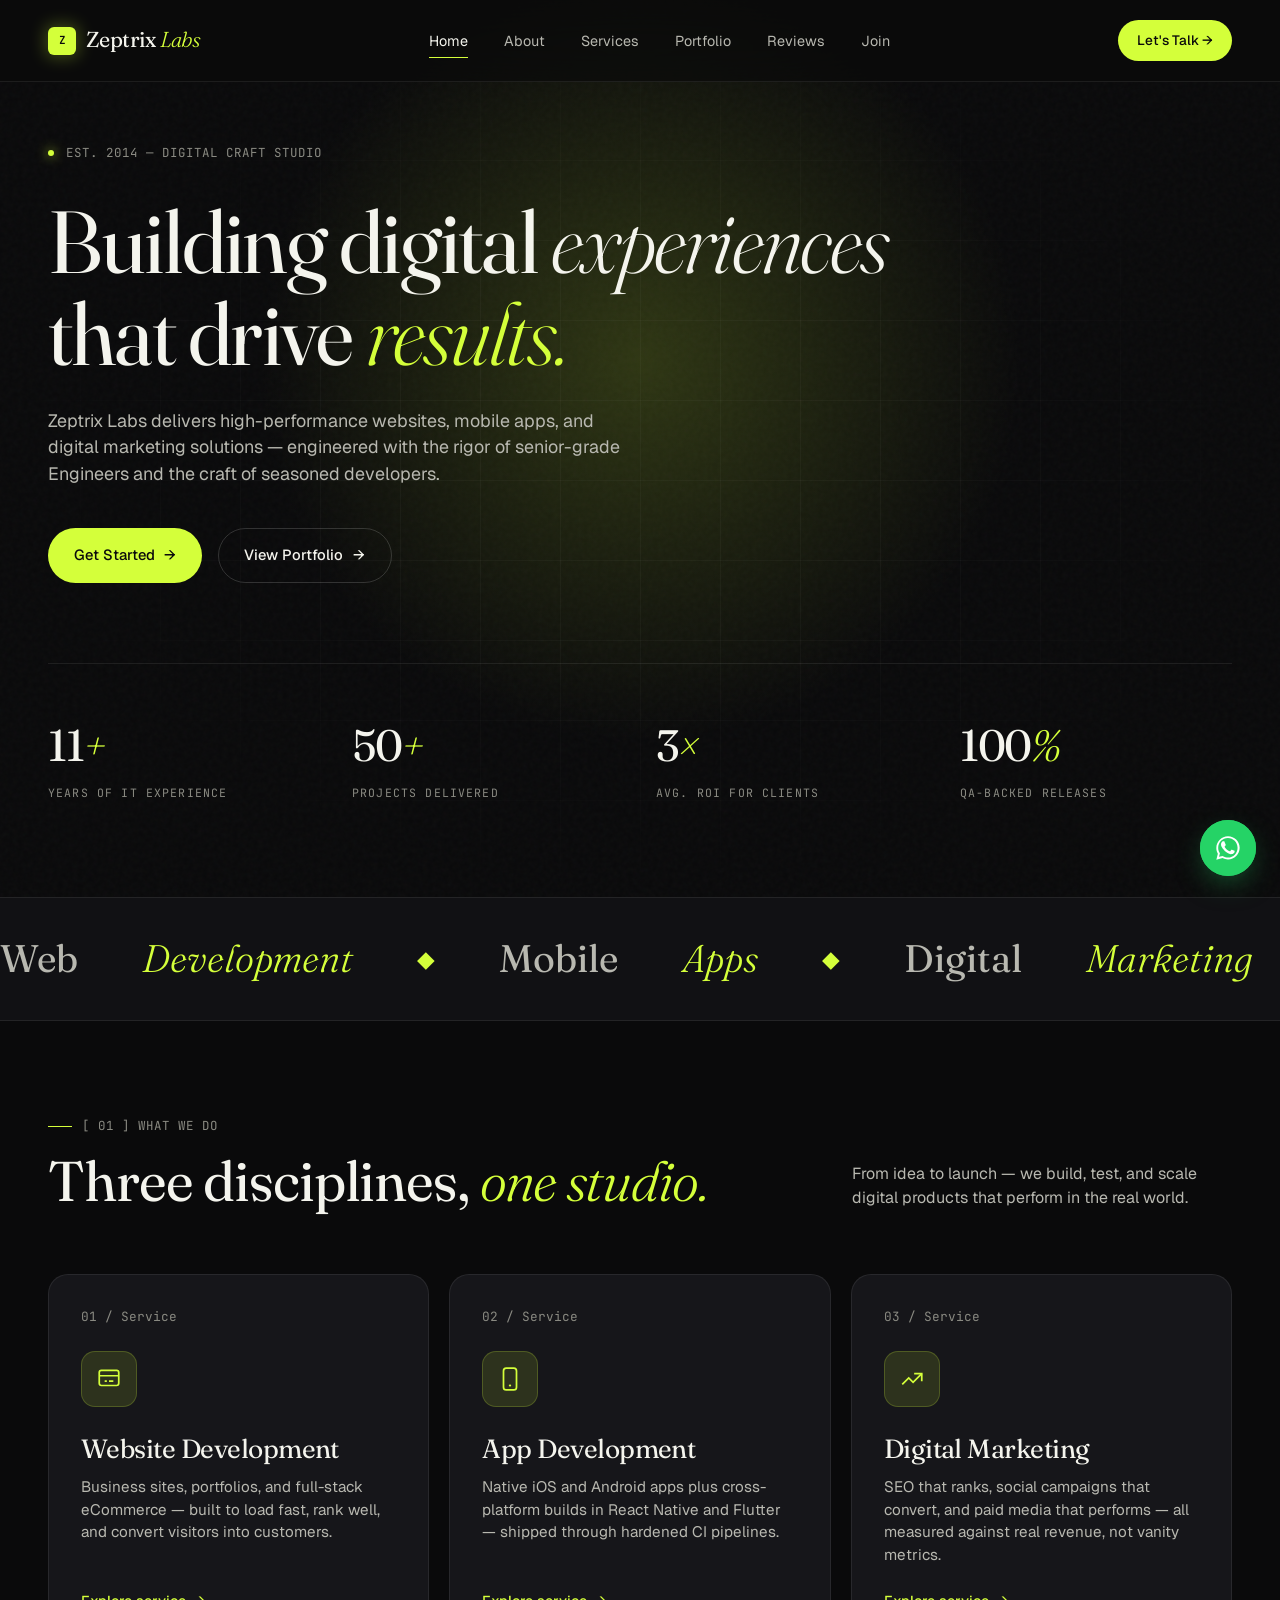
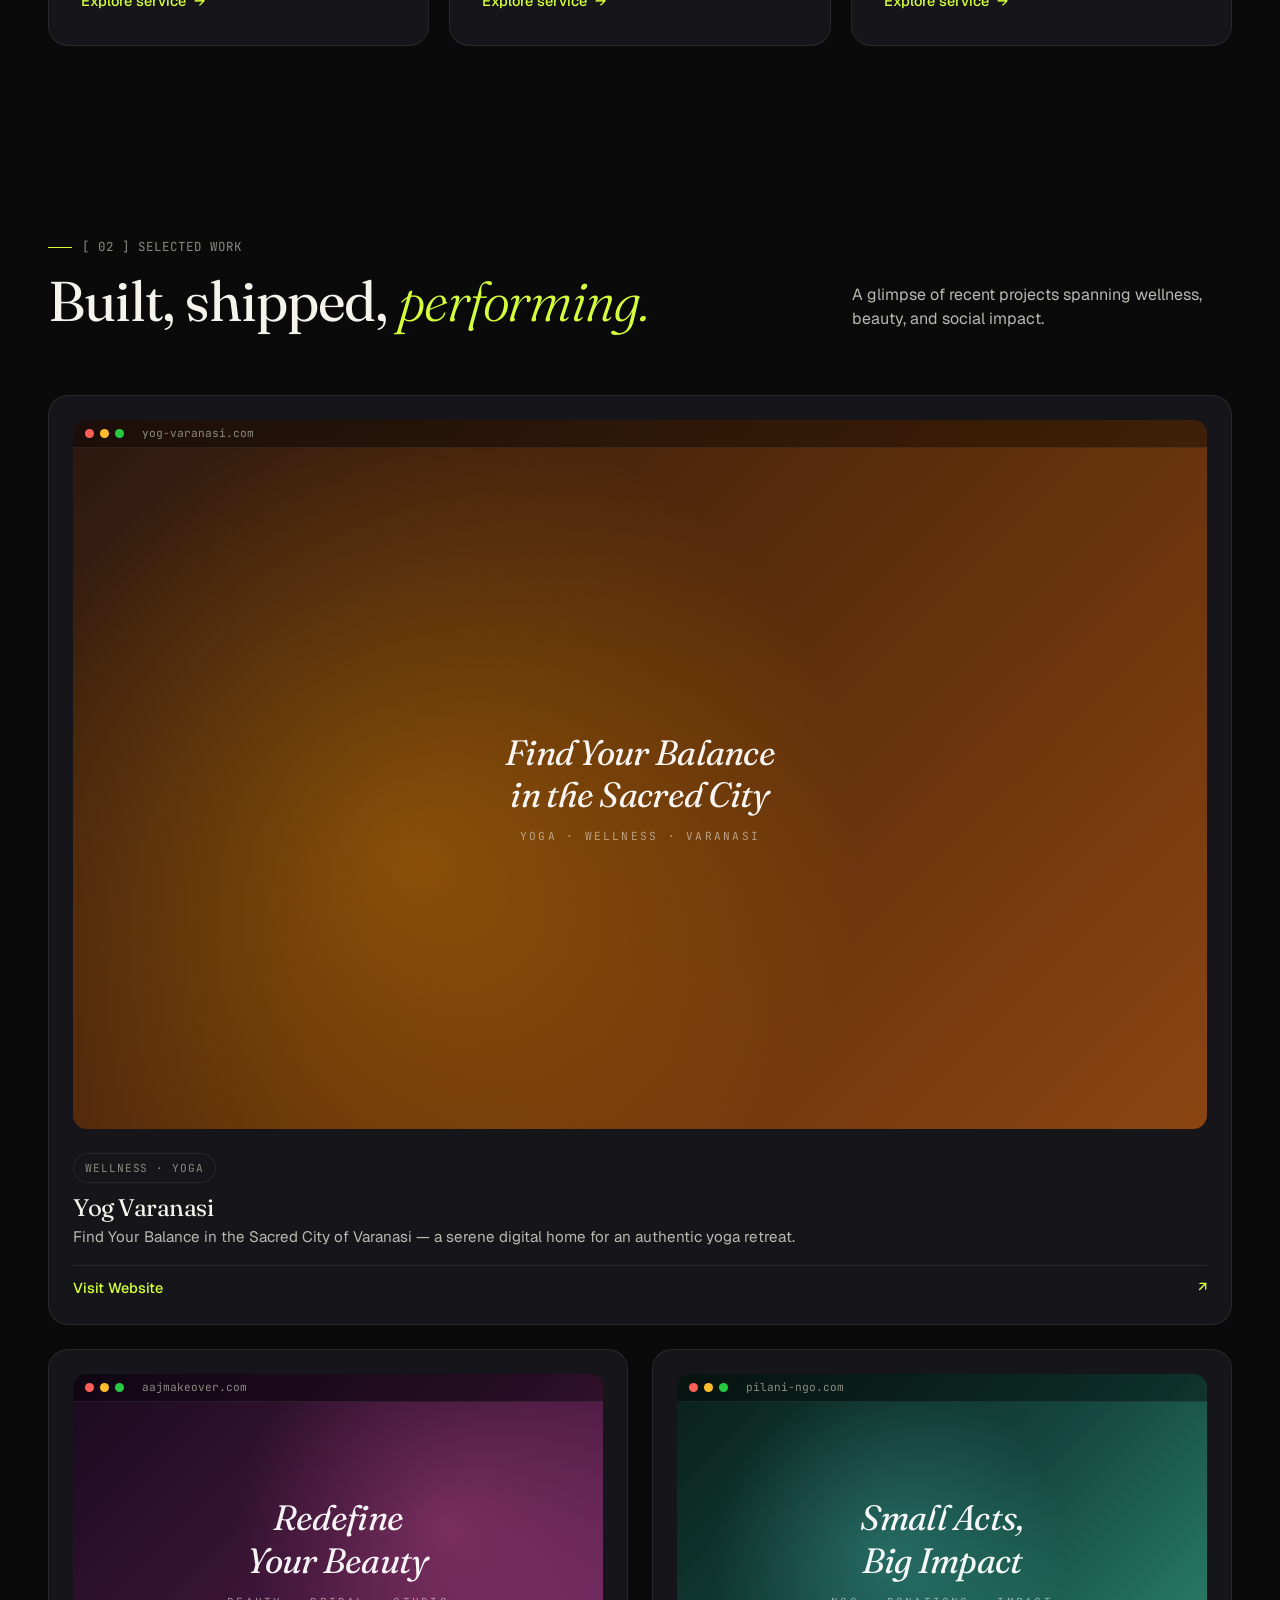
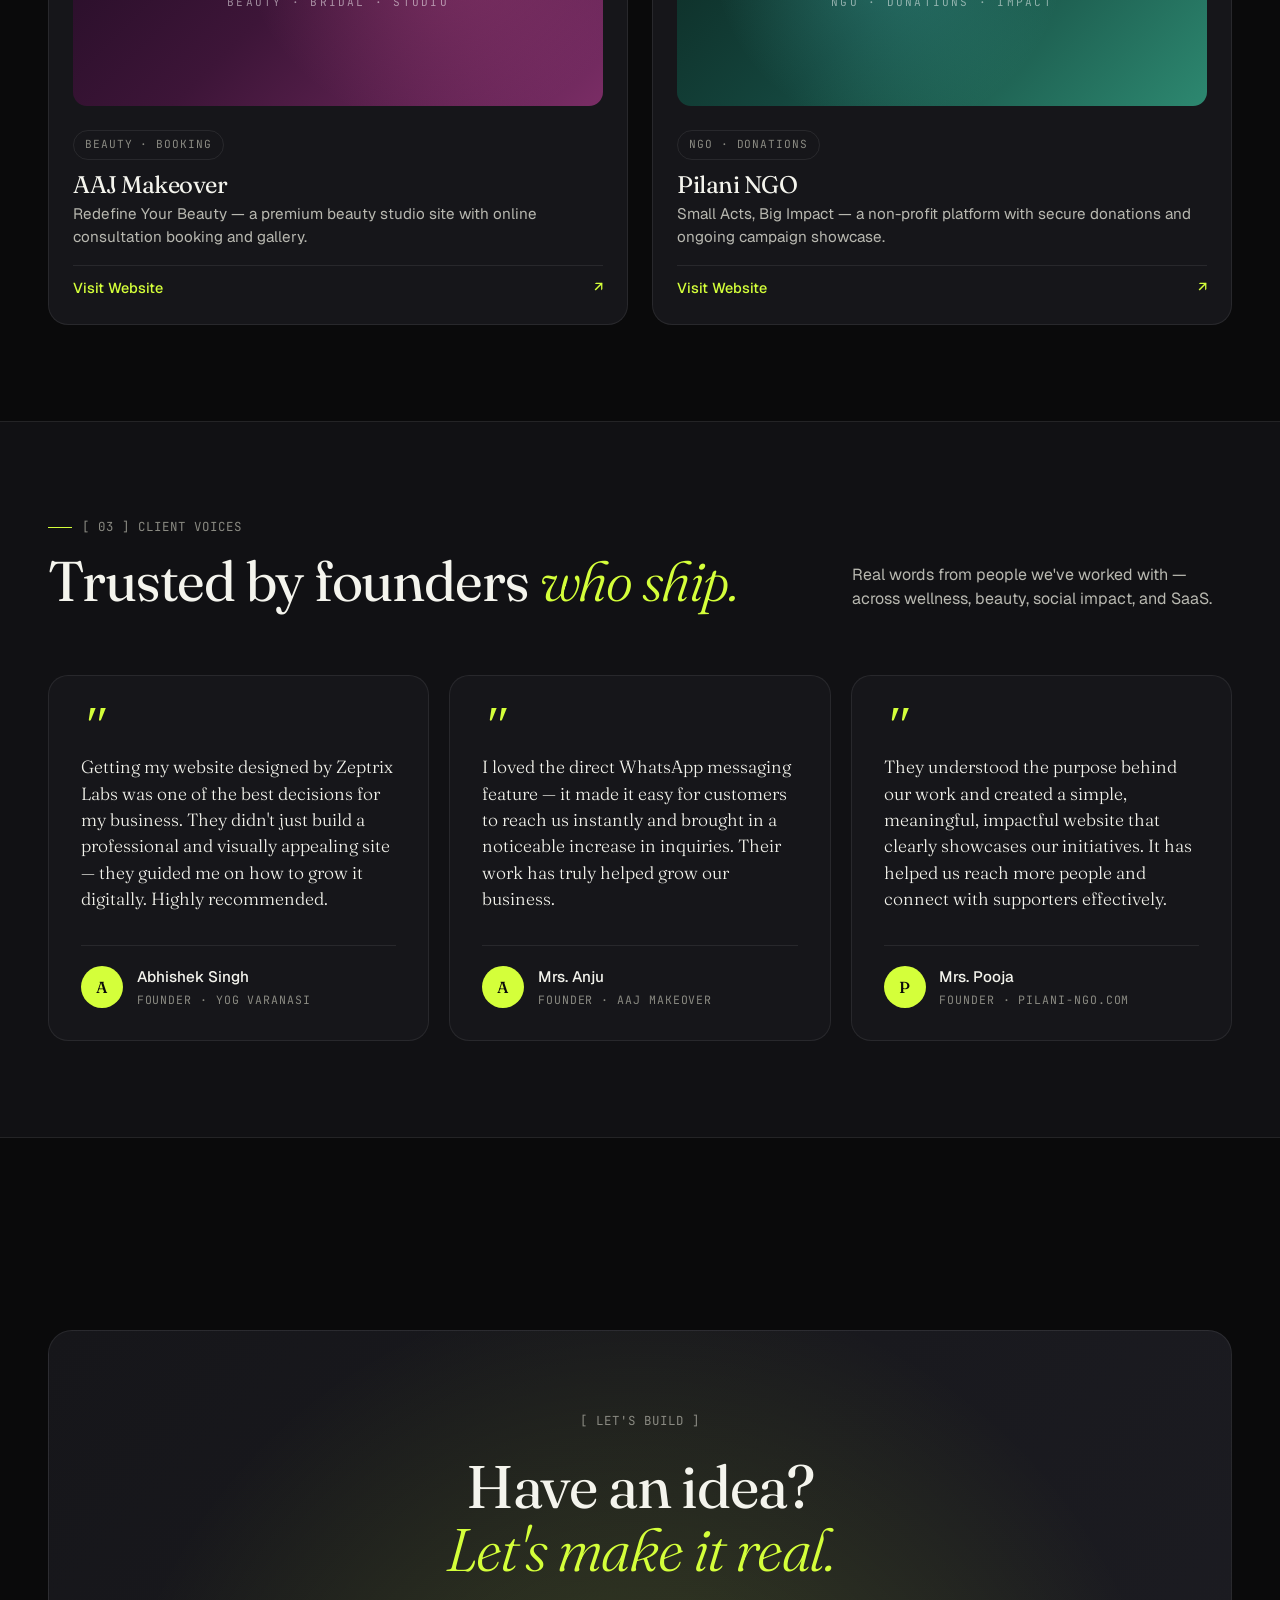
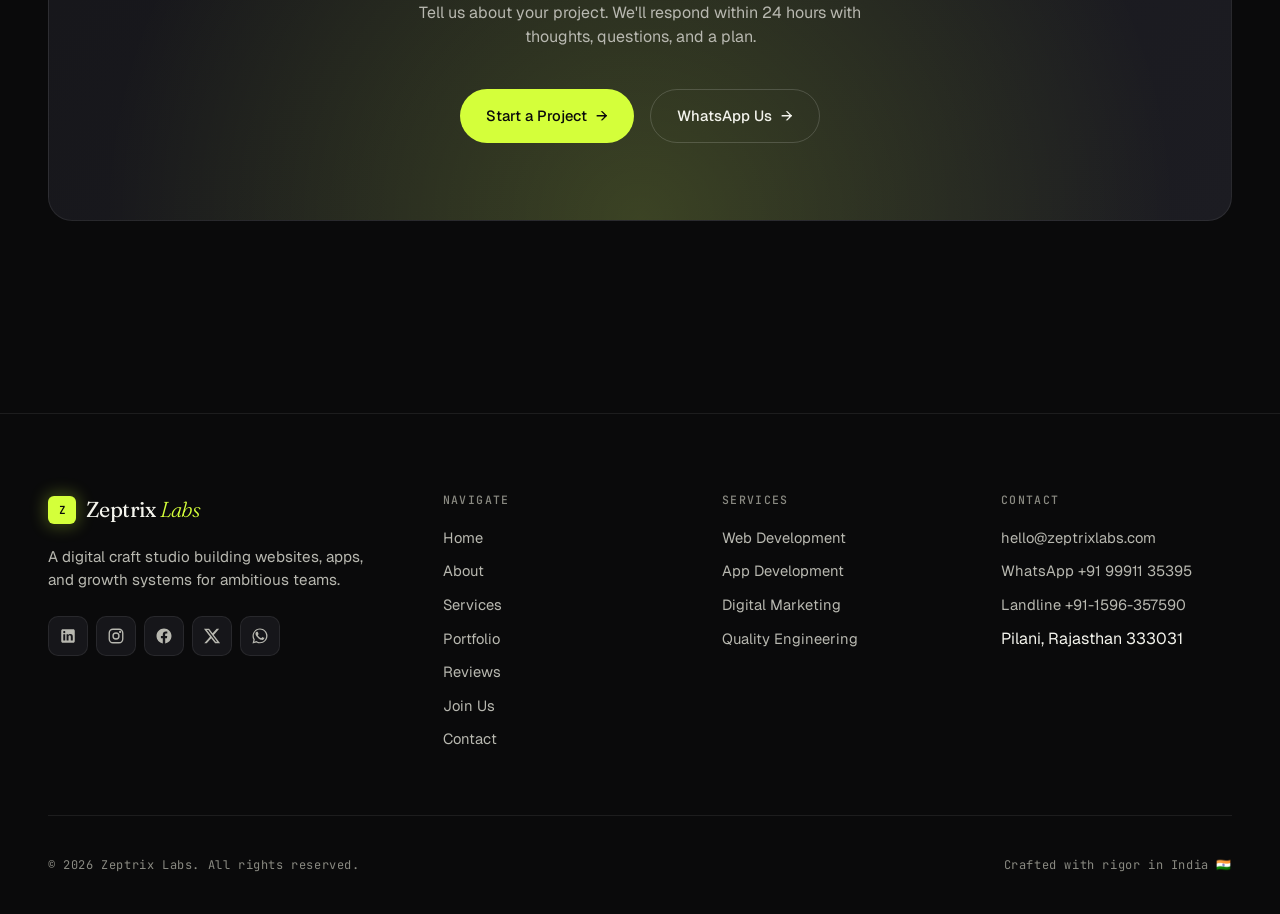
==== index.html @ 1b00766f "Add files via upload" ====
<!DOCTYPE html>
<html lang="en">
<head>
  <meta charset="UTF-8">
  <meta name="viewport" content="width=device-width, initial-scale=1.0">
  <title>Zeptrix Labs — Building Digital Experiences That Drive Results</title>
  <meta name="description" content="Zeptrix Labs delivers high-performance websites, mobile apps, and digital marketing solutions backed by 11+ years of IT experience.">
  <meta name="keywords" content="web development, app development, digital marketing, Zeptrix Labs, India">
  <link rel="stylesheet" href="styles.css">
  <link rel="icon" href="data:image/svg+xml,%3Csvg xmlns='http://www.w3.org/2000/svg' viewBox='0 0 100 100'%3E%3Crect width='100' height='100' rx='22' fill='%23d4ff3a'/%3E%3Ctext x='50' y='66' font-family='monospace' font-size='52' font-weight='600' text-anchor='middle' fill='%230a0a0b'%3EZ%3C/text%3E%3C/svg%3E">
</head>
<body>

  <!-- NAVIGATION -->
  <nav class="nav">
    <div class="container nav-inner">
      <a href="index.html" class="logo">
        <span class="logo-mark">Z</span>
        <span>Zeptrix <span class="italic">Labs</span></span>
      </a>
      <ul class="nav-links">
        <li><a href="index.html" class="active">Home</a></li>
        <li><a href="about.html">About</a></li>
        <li><a href="services.html">Services</a></li>
        <li><a href="portfolio.html">Portfolio</a></li>
        <li><a href="testimonials.html">Reviews</a></li>
        <li><a href="join.html">Join</a></li>
        <li class="nav-link-mobile"><a href="contact.html">Contact</a></li>
      </ul>
      <a href="contact.html" class="nav-cta">Let's Talk →</a>
      <button class="nav-toggle" aria-label="Menu"><span></span><span></span><span></span></button>
    </div>
  </nav>

  <!-- HERO -->
  <section class="hero">
    <div class="container">
      <div class="hero-meta mono">
        <span class="dot"></span>
        <span>EST. 2014 — DIGITAL CRAFT STUDIO</span>
      </div>
      <h1>
        Building digital <span class="italic">experiences</span><br>
        that drive <span class="lime italic">results.</span>
      </h1>
      <p class="lead">
        Zeptrix Labs delivers high-performance websites, mobile apps, and digital
        marketing solutions — engineered with the rigor of senior-grade Engineers
        and the craft of seasoned developers.
      </p>
      <div class="hero-actions">
        <a href="contact.html" class="btn btn-primary">Get Started <span class="arrow">→</span></a>
        <a href="portfolio.html" class="btn btn-ghost">View Portfolio <span class="arrow">→</span></a>
      </div>

      <div class="hero-stats">
        <div>
          <div class="stat-num">11<span class="italic">+</span></div>
          <div class="stat-label">Years of IT Experience</div>
        </div>
        <div>
          <div class="stat-num">50<span class="italic">+</span></div>
          <div class="stat-label">Projects Delivered</div>
        </div>
        <div>
          <div class="stat-num">3<span class="italic">×</span></div>
          <div class="stat-label">Avg. ROI for Clients</div>
        </div>
        <div>
          <div class="stat-num">100<span class="italic">%</span></div>
          <div class="stat-label">QA-Backed Releases</div>
        </div>
      </div>
    </div>
  </section>

  <!-- MARQUEE -->
  <div class="marquee">
    <div class="marquee-track">
      <span class="marquee-item">Web <span class="italic">Development</span></span>
      <span class="marquee-item">Mobile <span class="italic">Apps</span></span>
      <span class="marquee-item">Digital <span class="italic">Marketing</span></span>
      <span class="marquee-item">Quality <span class="italic">Engineering</span></span>
      <span class="marquee-item">UI/UX <span class="italic">Design</span></span>
      <span class="marquee-item">SEO <span class="italic">Optimization</span></span>
      <!-- duplicate for seamless loop -->
      <span class="marquee-item">Web <span class="italic">Development</span></span>
      <span class="marquee-item">Mobile <span class="italic">Apps</span></span>
      <span class="marquee-item">Digital <span class="italic">Marketing</span></span>
      <span class="marquee-item">Quality <span class="italic">Engineering</span></span>
      <span class="marquee-item">UI/UX <span class="italic">Design</span></span>
      <span class="marquee-item">SEO <span class="italic">Optimization</span></span>
    </div>
  </div>

  <!-- SERVICES OVERVIEW -->
  <section>
    <div class="container">
      <div class="section-header reveal">
        <div>
          <div class="label mono">[ 01 ] What We Do</div>
          <h2>Three disciplines, <span class="italic">one studio.</span></h2>
        </div>
        <p class="subtitle">From idea to launch — we build, test, and scale digital products that perform in the real world.</p>
      </div>

      <div class="services-grid" data-stagger>
        <article class="service-card reveal">
          <div class="service-num">01 / Service</div>
          <div class="service-icon">
            <svg width="26" height="26" viewBox="0 0 24 24" fill="none" stroke="currentColor" stroke-width="1.6">
              <rect x="3" y="4" width="18" height="14" rx="2"/>
              <path d="M3 9h18M8 14h2M12 14h4"/>
            </svg>
          </div>
          <h3>Website Development</h3>
          <p>Business sites, portfolios, and full-stack eCommerce — built to load fast, rank well, and convert visitors into customers.</p>
          <a href="services.html#web" class="link">Explore service <span class="arrow">→</span></a>
        </article>

        <article class="service-card reveal">
          <div class="service-num">02 / Service</div>
          <div class="service-icon">
            <svg width="26" height="26" viewBox="0 0 24 24" fill="none" stroke="currentColor" stroke-width="1.6">
              <rect x="6" y="2" width="12" height="20" rx="2.5"/>
              <line x1="11" y1="18" x2="13" y2="18"/>
            </svg>
          </div>
          <h3>App Development</h3>
          <p>Native iOS and Android apps plus cross-platform builds in React Native and Flutter — shipped through hardened CI pipelines.</p>
          <a href="services.html#apps" class="link">Explore service <span class="arrow">→</span></a>
        </article>

        <article class="service-card reveal">
          <div class="service-num">03 / Service</div>
          <div class="service-icon">
            <svg width="26" height="26" viewBox="0 0 24 24" fill="none" stroke="currentColor" stroke-width="1.6">
              <path d="M3 17l6-6 4 4 8-8"/>
              <path d="M14 7h7v7"/>
            </svg>
          </div>
          <h3>Digital Marketing</h3>
          <p>SEO that ranks, social campaigns that convert, and paid media that performs — all measured against real revenue, not vanity metrics.</p>
          <a href="services.html#marketing" class="link">Explore service <span class="arrow">→</span></a>
        </article>
      </div>
    </div>
  </section>

  <!-- PORTFOLIO PREVIEW -->
  <section>
    <div class="container">
      <div class="section-header reveal">
        <div>
          <div class="label mono">[ 02 ] Selected Work</div>
          <h2>Built, shipped, <span class="italic">performing.</span></h2>
        </div>
        <p class="subtitle">A glimpse of recent projects spanning wellness, beauty, and social impact.</p>
      </div>

      <div class="portfolio-grid" data-stagger>
        <article class="work-card reveal">
          <div class="work-preview mock-yog">
            <div class="browser-bar">
              <span class="dot"></span><span class="dot"></span><span class="dot"></span>
              <span class="url">yog-varanasi.com</span>
            </div>
            <div class="work-mock">
              <div class="mock-content">
                <div class="mock-title">Find Your Balance<br>in the Sacred City</div>
                <div class="mock-sub">Yoga · Wellness · Varanasi</div>
              </div>
            </div>
          </div>
          <div class="work-meta">
            <span class="work-tag">Wellness · Yoga</span>
          </div>
          <h3>Yog Varanasi</h3>
          <p>Find Your Balance in the Sacred City of Varanasi — a serene digital home for an authentic yoga retreat.</p>
          <a href="https://yog-varanasi.com/" target="_blank" rel="noopener" class="work-link">
            <span>Visit Website</span> <span class="arrow">↗</span>
          </a>
        </article>

        <article class="work-card reveal">
          <div class="work-preview mock-aaj">
            <div class="browser-bar">
              <span class="dot"></span><span class="dot"></span><span class="dot"></span>
              <span class="url">aajmakeover.com</span>
            </div>
            <div class="work-mock">
              <div class="mock-content">
                <div class="mock-title">Redefine<br>Your Beauty</div>
                <div class="mock-sub">Beauty · Bridal · Studio</div>
              </div>
            </div>
          </div>
          <div class="work-meta">
            <span class="work-tag">Beauty · Booking</span>
          </div>
          <h3>AAJ Makeover</h3>
          <p>Redefine Your Beauty — a premium beauty studio site with online consultation booking and gallery.</p>
          <a href="https://aajmakeover.com/" target="_blank" rel="noopener" class="work-link">
            <span>Visit Website</span> <span class="arrow">↗</span>
          </a>
        </article>

        <article class="work-card reveal">
          <div class="work-preview mock-pilani">
            <div class="browser-bar">
              <span class="dot"></span><span class="dot"></span><span class="dot"></span>
              <span class="url">pilani-ngo.com</span>
            </div>
            <div class="work-mock">
              <div class="mock-content">
                <div class="mock-title">Small Acts,<br>Big Impact</div>
                <div class="mock-sub">NGO · Donations · Impact</div>
              </div>
            </div>
          </div>
          <div class="work-meta">
            <span class="work-tag">NGO · Donations</span>
          </div>
          <h3>Pilani NGO</h3>
          <p>Small Acts, Big Impact — a non-profit platform with secure donations and ongoing campaign showcase.</p>
          <a href="https://pilani-ngo.com/" target="_blank" rel="noopener" class="work-link">
            <span>Visit Website</span> <span class="arrow">↗</span>
          </a>
        </article>
      </div>
    </div>
  </section>

  <!-- TESTIMONIALS -->
  <section class="testimonials">
    <div class="container">
      <div class="section-header reveal">
        <div>
          <div class="label mono">[ 03 ] Client Voices</div>
          <h2>Trusted by founders <span class="italic">who ship.</span></h2>
        </div>
        <p class="subtitle">Real words from people we've worked with — across wellness, beauty, social impact, and SaaS.</p>
      </div>

      <div class="testimonial-grid" data-stagger>
        <div class="testimonial reveal">
          <div class="quote-mark">"</div>
          <blockquote>Getting my website designed by Zeptrix Labs was one of the best decisions for my business. They didn't just build a professional and visually appealing site — they guided me on how to grow it digitally. Highly recommended.</blockquote>
          <div class="testimonial-author">
            <div class="testimonial-avatar">A</div>
            <div class="testimonial-meta">
              <div class="name">Abhishek Singh</div>
              <div class="role">Founder · Yog Varanasi</div>
            </div>
          </div>
        </div>

        <div class="testimonial reveal">
          <div class="quote-mark">"</div>
          <blockquote>I loved the direct WhatsApp messaging feature — it made it easy for customers to reach us instantly and brought in a noticeable increase in inquiries. Their work has truly helped grow our business.</blockquote>
          <div class="testimonial-author">
            <div class="testimonial-avatar">A</div>
            <div class="testimonial-meta">
              <div class="name">Mrs. Anju</div>
              <div class="role">Founder · AAJ Makeover</div>
            </div>
          </div>
        </div>

        <div class="testimonial reveal">
          <div class="quote-mark">"</div>
          <blockquote>They understood the purpose behind our work and created a simple, meaningful, impactful website that clearly showcases our initiatives. It has helped us reach more people and connect with supporters effectively.</blockquote>
          <div class="testimonial-author">
            <div class="testimonial-avatar">P</div>
            <div class="testimonial-meta">
              <div class="name">Mrs. Pooja</div>
              <div class="role">Founder · pilani-ngo.com</div>
            </div>
          </div>
        </div>
      </div>
    </div>
  </section>

  <!-- CTA BANNER -->
  <section>
    <div class="container">
      <div class="cta-banner reveal">
        <div class="label mono">[ Let's Build ]</div>
        <h2>Have an idea? <br><span class="italic">Let's make it real.</span></h2>
        <p>Tell us about your project. We'll respond within 24 hours with thoughts, questions, and a plan.</p>
        <div class="cta-banner-actions">
          <a href="contact.html" class="btn btn-primary">Start a Project <span class="arrow">→</span></a>
          <a href="https://wa.me/919991135395" target="_blank" rel="noopener" class="btn btn-ghost">WhatsApp Us <span class="arrow">→</span></a>
        </div>
      </div>
    </div>
  </section>

  <!-- FOOTER -->
  <footer class="footer">
    <div class="container">
      <div class="footer-top">
        <div class="footer-brand">
          <a href="index.html" class="logo">
            <span class="logo-mark">Z</span>
            <span>Zeptrix <span class="italic">Labs</span></span>
          </a>
          <p>A digital craft studio building websites, apps, and growth systems for ambitious teams.</p>
          <div class="footer-socials">
            <a href="#" aria-label="LinkedIn"><svg width="18" height="18" viewBox="0 0 24 24" fill="currentColor"><path d="M19 3H5C3.9 3 3 3.9 3 5v14c0 1.1.9 2 2 2h14c1.1 0 2-.9 2-2V5c0-1.1-.9-2-2-2zM8.3 18H5.7V9.5h2.6V18zM7 8.3c-.8 0-1.5-.7-1.5-1.5S6.2 5.3 7 5.3s1.5.7 1.5 1.5S7.8 8.3 7 8.3zM18.3 18h-2.6v-4.6c0-1 0-2.3-1.4-2.3s-1.6 1.1-1.6 2.2V18h-2.6V9.5h2.5v1.1h.1c.4-.7 1.2-1.4 2.5-1.4 2.7 0 3.2 1.7 3.2 4V18z"/></svg></a>
            <a href="#" aria-label="Instagram"><svg width="18" height="18" viewBox="0 0 24 24" fill="none" stroke="currentColor" stroke-width="1.8"><rect x="3" y="3" width="18" height="18" rx="5"/><circle cx="12" cy="12" r="4"/><circle cx="17.5" cy="6.5" r="0.6" fill="currentColor"/></svg></a>
            <a href="#" aria-label="Facebook"><svg width="18" height="18" viewBox="0 0 24 24" fill="currentColor"><path d="M22 12c0-5.5-4.5-10-10-10S2 6.5 2 12c0 5 3.7 9.1 8.4 9.9v-7H7.9V12h2.5V9.8c0-2.5 1.5-3.9 3.8-3.9 1.1 0 2.2.2 2.2.2v2.5h-1.3c-1.2 0-1.6.8-1.6 1.6V12h2.8l-.4 2.9h-2.3v7C18.3 21.1 22 17 22 12z"/></svg></a>
            <a href="#" aria-label="Twitter"><svg width="18" height="18" viewBox="0 0 24 24" fill="currentColor"><path d="M18.244 2.25h3.308l-7.227 8.26 8.502 11.24H16.17l-5.214-6.817L4.99 21.75H1.68l7.73-8.835L1.254 2.25H8.08l4.713 6.231zm-1.161 17.52h1.833L7.084 4.126H5.117z"/></svg></a>
            <a href="https://wa.me/919991135395" target="_blank" rel="noopener" aria-label="WhatsApp"><svg width="18" height="18" viewBox="0 0 24 24" fill="currentColor"><path d="M17.5 14.4c-.3-.1-1.7-.8-2-.9-.3-.1-.5-.1-.7.1-.2.3-.7.9-.9 1.1-.2.2-.3.2-.6.1-.3-.1-1.3-.5-2.4-1.5-.9-.8-1.5-1.8-1.7-2.1-.2-.3 0-.4.1-.6.1-.1.3-.3.4-.5.1-.2.2-.3.3-.5.1-.2 0-.4 0-.5 0-.1-.7-1.7-.9-2.3-.2-.6-.5-.5-.7-.5h-.6c-.2 0-.5.1-.8.4-.3.3-1 1-1 2.4 0 1.4 1 2.8 1.2 3 .1.2 2 3.1 4.9 4.4.7.3 1.2.5 1.6.6.7.2 1.3.2 1.8.1.5-.1 1.7-.7 2-1.4.2-.7.2-1.2.2-1.4-.1-.1-.3-.2-.6-.3zM12 2C6.5 2 2 6.5 2 12c0 1.7.4 3.4 1.3 4.9L2 22l5.3-1.4c1.4.8 3 1.2 4.7 1.2 5.5 0 10-4.5 10-10S17.5 2 12 2zm0 18.2c-1.5 0-3-.4-4.3-1.2l-.3-.2-3.1.8.8-3-.2-.3c-.9-1.4-1.3-3-1.3-4.6 0-4.6 3.7-8.3 8.3-8.3 4.6 0 8.3 3.7 8.3 8.3.1 4.6-3.6 8.5-8.2 8.5z"/></svg></a>
          </div>
        </div>

        <div class="footer-col">
          <h4>Navigate</h4>
          <ul>
            <li><a href="index.html">Home</a></li>
            <li><a href="about.html">About</a></li>
            <li><a href="services.html">Services</a></li>
            <li><a href="portfolio.html">Portfolio</a></li>
            <li><a href="testimonials.html">Reviews</a></li>
            <li><a href="join.html">Join Us</a></li>
            <li><a href="contact.html">Contact</a></li>
          </ul>
        </div>

        <div class="footer-col">
          <h4>Services</h4>
          <ul>
            <li><a href="services.html#web">Web Development</a></li>
            <li><a href="services.html#apps">App Development</a></li>
            <li><a href="services.html#marketing">Digital Marketing</a></li>
            <li><a href="services.html">Quality Engineering</a></li>
          </ul>
        </div>

        <div class="footer-col">
          <h4>Contact</h4>
          <ul>
            <li><a href="mailto:hello@zeptrixlabs.com">hello@zeptrixlabs.com</a></li>
            <li><a href="https://wa.me/919991135395">WhatsApp +91 99911 35395</a></li>
            <li><a href="tel:+911596357590">Landline +91-1596-357590</a></li>
            <li>Pilani, Rajasthan 333031</li>
          </ul>
        </div>
      </div>

      <div class="footer-bottom">
        <p>© 2026 Zeptrix Labs. All rights reserved.</p>
        <p>Crafted with rigor in India 🇮🇳</p>
      </div>
    </div>
  </footer>

  <a href="https://wa.me/919991135395" class="whatsapp-float" target="_blank" rel="noopener" aria-label="Chat on WhatsApp">
    <svg width="28" height="28" viewBox="0 0 24 24" fill="currentColor">
      <path d="M17.5 14.4c-.3-.1-1.7-.8-2-.9-.3-.1-.5-.1-.7.1-.2.3-.7.9-.9 1.1-.2.2-.3.2-.6.1-.3-.1-1.3-.5-2.4-1.5-.9-.8-1.5-1.8-1.7-2.1-.2-.3 0-.4.1-.6.1-.1.3-.3.4-.5.1-.2.2-.3.3-.5.1-.2 0-.4 0-.5 0-.1-.7-1.7-.9-2.3-.2-.6-.5-.5-.7-.5h-.6c-.2 0-.5.1-.8.4-.3.3-1 1-1 2.4 0 1.4 1 2.8 1.2 3 .1.2 2 3.1 4.9 4.4.7.3 1.2.5 1.6.6.7.2 1.3.2 1.8.1.5-.1 1.7-.7 2-1.4.2-.7.2-1.2.2-1.4-.1-.1-.3-.2-.6-.3zM12 2C6.5 2 2 6.5 2 12c0 1.7.4 3.4 1.3 4.9L2 22l5.3-1.4c1.4.8 3 1.2 4.7 1.2 5.5 0 10-4.5 10-10S17.5 2 12 2zm0 18.2c-1.5 0-3-.4-4.3-1.2l-.3-.2-3.1.8.8-3-.2-.3c-.9-1.4-1.3-3-1.3-4.6 0-4.6 3.7-8.3 8.3-8.3 4.6 0 8.3 3.7 8.3 8.3.1 4.6-3.6 8.5-8.2 8.5z"/>
    </svg>
  </a>

  <script src="script.js"></script>
</body>
</html>
---- styles.css ----
/* ============================================
   ZEPTRIX LABS — DESIGN SYSTEM
   Editorial tech aesthetic | Dark + electric lime
   ============================================ */

@import url('https://fonts.googleapis.com/css2?family=Fraunces:ital,opsz,wght@0,9..144,300;0,9..144,400;0,9..144,500;0,9..144,600;1,9..144,400;1,9..144,500&family=Geist:wght@300;400;500;600;700&family=JetBrains+Mono:wght@400;500&display=swap');

:root {
  /* Surfaces */
  --bg: #0a0a0b;
  --bg-elevated: #111114;
  --surface: #16161a;
  --surface-2: #1c1c22;
  --border: rgba(255, 255, 255, 0.08);
  --border-strong: rgba(255, 255, 255, 0.16);

  /* Text */
  --text: #f4f4ed;
  --text-muted: #8a8a82;
  --text-soft: #b8b8b0;

  /* Accents */
  --lime: #d4ff3a;
  --lime-soft: rgba(212, 255, 58, 0.12);
  --amber: #ff8a3d;
  --cyan: #5ee7df;

  /* Fonts */
  --font-display: 'Fraunces', 'Times New Roman', serif;
  --font-body: 'Geist', system-ui, sans-serif;
  --font-mono: 'JetBrains Mono', 'Courier New', monospace;

  /* Layout */
  --container: 1280px;
  --gutter: clamp(1.25rem, 4vw, 3rem);

  /* Motion */
  --ease: cubic-bezier(0.22, 1, 0.36, 1);
}

/* Reset */
*, *::before, *::after { box-sizing: border-box; margin: 0; padding: 0; }
html { scroll-behavior: smooth; -webkit-font-smoothing: antialiased; }
body {
  font-family: var(--font-body);
  background: var(--bg);
  color: var(--text);
  line-height: 1.5;
  font-weight: 400;
  overflow-x: hidden;
  position: relative;
}

/* Subtle grain overlay */
body::before {
  content: '';
  position: fixed;
  inset: 0;
  pointer-events: none;
  z-index: 1;
  opacity: 0.03;
  background-image: url("data:image/svg+xml,%3Csvg viewBox='0 0 200 200' xmlns='http://www.w3.org/2000/svg'%3E%3Cfilter id='n'%3E%3CfeTurbulence type='fractalNoise' baseFrequency='0.9' numOctaves='3'/%3E%3C/filter%3E%3Crect width='100%25' height='100%25' filter='url(%23n)'/%3E%3C/svg%3E");
}

img { max-width: 100%; display: block; }
a { color: inherit; text-decoration: none; }
button { font: inherit; cursor: pointer; border: none; background: none; color: inherit; }
input, textarea { font: inherit; color: inherit; }

/* Typography */
h1, h2, h3, h4 { font-family: var(--font-display); font-weight: 400; letter-spacing: -0.02em; line-height: 1.05; }
.italic { font-style: italic; font-weight: 300; }
.mono { font-family: var(--font-mono); font-size: 0.78rem; letter-spacing: 0.08em; text-transform: uppercase; }

/* Layout */
.container {
  max-width: var(--container);
  margin: 0 auto;
  padding: 0 var(--gutter);
  position: relative;
  z-index: 2;
}

/* ============================================
   NAVIGATION
   ============================================ */
.nav {
  position: fixed;
  top: 0; left: 0; right: 0;
  z-index: 100;
  padding: 1.25rem 0;
  background: rgba(10, 10, 11, 0.7);
  backdrop-filter: blur(20px);
  -webkit-backdrop-filter: blur(20px);
  border-bottom: 1px solid var(--border);
  transition: padding 0.3s var(--ease);
}
.nav-inner {
  display: flex;
  align-items: center;
  justify-content: space-between;
  gap: 2rem;
}
.logo {
  display: flex;
  align-items: center;
  gap: 0.6rem;
  font-family: var(--font-display);
  font-size: 1.35rem;
  letter-spacing: -0.02em;
}
.logo-mark {
  width: 28px; height: 28px;
  background: var(--lime);
  border-radius: 6px;
  position: relative;
  display: grid;
  place-items: center;
  color: var(--bg);
  font-family: var(--font-mono);
  font-size: 0.7rem;
  font-weight: 600;
}
.logo-mark::after {
  content: '';
  position: absolute;
  inset: -3px;
  background: var(--lime);
  border-radius: 8px;
  opacity: 0.25;
  filter: blur(8px);
  z-index: -1;
}
.logo span.italic { font-style: italic; color: var(--lime); }

.nav-links {
  display: flex;
  gap: 2.25rem;
  list-style: none;
}
.nav-links a {
  font-size: 0.9rem;
  color: var(--text-soft);
  position: relative;
  padding: 0.25rem 0;
  transition: color 0.2s var(--ease);
}
.nav-links a:hover, .nav-links a.active { color: var(--text); }
.nav-links a.active::after {
  content: '';
  position: absolute;
  bottom: -4px; left: 0;
  width: 100%; height: 1px;
  background: var(--lime);
}

.nav-cta {
  padding: 0.65rem 1.2rem;
  background: var(--lime);
  color: var(--bg);
  border-radius: 100px;
  font-size: 0.85rem;
  font-weight: 500;
  transition: transform 0.2s var(--ease), box-shadow 0.2s var(--ease);
}
.nav-cta:hover {
  transform: translateY(-1px);
  box-shadow: 0 8px 30px -8px rgba(212, 255, 58, 0.5);
}

.nav-toggle {
  display: none;
  width: 40px; height: 40px;
  flex-direction: column;
  justify-content: center;
  gap: 5px;
  padding: 0 10px;
}
.nav-toggle span {
  width: 100%; height: 1.5px;
  background: var(--text);
  transition: transform 0.3s var(--ease);
}

@media (max-width: 900px) {
  .nav-links, .nav-cta { display: none; }
  .nav-toggle { display: flex; }
  .nav-links.open {
    display: flex;
    position: absolute;
    top: 100%; left: 0; right: 0;
    flex-direction: column;
    background: var(--bg-elevated);
    padding: 1.5rem var(--gutter);
    gap: 1rem;
    border-bottom: 1px solid var(--border);
  }
}

/* ============================================
   BUTTONS
   ============================================ */
.btn {
  display: inline-flex;
  align-items: center;
  gap: 0.6rem;
  padding: 0.95rem 1.6rem;
  border-radius: 100px;
  font-size: 0.92rem;
  font-weight: 500;
  transition: transform 0.25s var(--ease), background 0.25s var(--ease), box-shadow 0.25s var(--ease);
  white-space: nowrap;
}
.btn-primary {
  background: var(--lime);
  color: var(--bg);
}
.btn-primary:hover {
  transform: translateY(-2px);
  box-shadow: 0 12px 40px -10px rgba(212, 255, 58, 0.6);
}
.btn-ghost {
  background: transparent;
  color: var(--text);
  border: 1px solid var(--border-strong);
}
.btn-ghost:hover {
  background: var(--surface);
  border-color: var(--text);
}
.btn .arrow {
  display: inline-block;
  transition: transform 0.25s var(--ease);
}
.btn:hover .arrow { transform: translateX(4px); }

/* ============================================
   HERO
   ============================================ */
.hero {
  padding: 9rem 0 6rem;
  position: relative;
  overflow: hidden;
}
.hero::before {
  content: '';
  position: absolute;
  top: -10%; left: 50%;
  transform: translateX(-50%);
  width: 900px; height: 900px;
  background: radial-gradient(circle, rgba(212, 255, 58, 0.18) 0%, transparent 60%);
  pointer-events: none;
}
.hero::after {
  content: '';
  position: absolute;
  inset: 0;
  background-image:
    linear-gradient(rgba(255, 255, 255, 0.03) 1px, transparent 1px),
    linear-gradient(90deg, rgba(255, 255, 255, 0.03) 1px, transparent 1px);
  background-size: 80px 80px;
  mask-image: radial-gradient(ellipse at center, black 30%, transparent 75%);
  -webkit-mask-image: radial-gradient(ellipse at center, black 30%, transparent 75%);
  pointer-events: none;
}

.hero-meta {
  display: flex;
  align-items: center;
  gap: 0.75rem;
  margin-bottom: 2rem;
  color: var(--text-muted);
  opacity: 0;
  animation: fadeUp 0.8s var(--ease) 0.1s forwards;
}
.hero-meta .dot {
  width: 6px; height: 6px;
  border-radius: 50%;
  background: var(--lime);
  box-shadow: 0 0 12px var(--lime);
  animation: pulse 2s ease-in-out infinite;
}
.hero h1 {
  font-size: clamp(2.5rem, 7vw, 5.5rem);
  margin-bottom: 1.75rem;
  max-width: 1100px;
  opacity: 0;
  animation: fadeUp 0.9s var(--ease) 0.2s forwards;
}
.hero h1 .lime { color: var(--lime); }
.hero p.lead {
  font-size: clamp(1.05rem, 1.4vw, 1.2rem);
  color: var(--text-soft);
  max-width: 600px;
  margin-bottom: 2.5rem;
  opacity: 0;
  animation: fadeUp 0.9s var(--ease) 0.35s forwards;
}
.hero-actions {
  display: flex;
  gap: 1rem;
  flex-wrap: wrap;
  opacity: 0;
  animation: fadeUp 0.9s var(--ease) 0.5s forwards;
}

.hero-stats {
  display: grid;
  grid-template-columns: repeat(auto-fit, minmax(180px, 1fr));
  gap: 2rem;
  margin-top: 5rem;
  padding-top: 3rem;
  border-top: 1px solid var(--border);
  opacity: 0;
  animation: fadeUp 0.9s var(--ease) 0.7s forwards;
}
.stat-num {
  font-family: var(--font-display);
  font-size: 2.75rem;
  letter-spacing: -0.03em;
  color: var(--text);
}
.stat-num .italic { color: var(--lime); }
.stat-label {
  font-family: var(--font-mono);
  font-size: 0.72rem;
  text-transform: uppercase;
  letter-spacing: 0.1em;
  color: var(--text-muted);
  margin-top: 0.4rem;
}

@keyframes fadeUp {
  from { opacity: 0; transform: translateY(20px); }
  to { opacity: 1; transform: translateY(0); }
}
@keyframes pulse {
  0%, 100% { opacity: 1; transform: scale(1); }
  50% { opacity: 0.5; transform: scale(1.3); }
}

/* ============================================
   SECTIONS — GENERAL
   ============================================ */
section { padding: 6rem 0; position: relative; }
.section-header {
  display: flex;
  align-items: flex-end;
  justify-content: space-between;
  gap: 2rem;
  margin-bottom: 4rem;
  flex-wrap: wrap;
}
.section-header .label {
  display: flex;
  align-items: center;
  gap: 0.6rem;
  color: var(--text-muted);
  margin-bottom: 1rem;
}
.section-header .label::before {
  content: '';
  width: 24px; height: 1px;
  background: var(--lime);
}
.section-header h2 {
  font-size: clamp(2rem, 4.5vw, 3.5rem);
  max-width: 700px;
}
.section-header h2 .italic { color: var(--lime); }
.section-header .subtitle {
  color: var(--text-soft);
  max-width: 380px;
  font-size: 1rem;
}

/* ============================================
   SERVICES CARDS
   ============================================ */
.services-grid {
  display: grid;
  grid-template-columns: repeat(3, 1fr);
  gap: 1.25rem;
}
@media (max-width: 900px) {
  .services-grid { grid-template-columns: 1fr; }
}

.service-card {
  background: var(--surface);
  border: 1px solid var(--border);
  border-radius: 20px;
  padding: 2rem;
  position: relative;
  overflow: hidden;
  transition: transform 0.4s var(--ease), border-color 0.4s var(--ease);
  display: flex;
  flex-direction: column;
  min-height: 360px;
}
.service-card::before {
  content: '';
  position: absolute;
  inset: 0;
  background: radial-gradient(circle at 50% -20%, rgba(212, 255, 58, 0.18), transparent 60%);
  opacity: 0;
  transition: opacity 0.5s var(--ease);
  pointer-events: none;
}
.service-card:hover {
  transform: translateY(-6px);
  border-color: rgba(212, 255, 58, 0.3);
}
.service-card:hover::before { opacity: 1; }

.service-num {
  font-family: var(--font-mono);
  font-size: 0.8rem;
  color: var(--text-muted);
  margin-bottom: 1.5rem;
}
.service-icon {
  width: 56px; height: 56px;
  border-radius: 14px;
  background: var(--lime-soft);
  border: 1px solid rgba(212, 255, 58, 0.2);
  display: grid;
  place-items: center;
  margin-bottom: 1.75rem;
  color: var(--lime);
}
.service-card h3 {
  font-size: 1.65rem;
  margin-bottom: 0.85rem;
}
.service-card p {
  color: var(--text-soft);
  font-size: 0.95rem;
  margin-bottom: 1.5rem;
  flex: 1;
}
.service-card .link {
  display: inline-flex;
  align-items: center;
  gap: 0.5rem;
  color: var(--lime);
  font-size: 0.9rem;
  font-weight: 500;
}
.service-card .link .arrow { transition: transform 0.25s var(--ease); }
.service-card:hover .link .arrow { transform: translateX(4px); }

/* ============================================
   PORTFOLIO
   ============================================ */
.portfolio-grid {
  display: grid;
  grid-template-columns: 1fr 1fr;
  gap: 1.5rem;
}
.portfolio-grid > :first-child { grid-column: 1 / -1; }
@media (max-width: 900px) {
  .portfolio-grid { grid-template-columns: 1fr; }
}

.work-card {
  background: var(--surface);
  border: 1px solid var(--border);
  border-radius: 20px;
  padding: 1.5rem;
  position: relative;
  overflow: hidden;
  transition: border-color 0.4s var(--ease);
}
.work-card:hover { border-color: var(--border-strong); }

.work-preview {
  aspect-ratio: 16 / 10;
  border-radius: 14px;
  overflow: hidden;
  margin-bottom: 1.5rem;
  position: relative;
  background: var(--surface-2);
}
.work-preview .browser-bar {
  position: absolute;
  top: 0; left: 0; right: 0;
  height: 28px;
  background: rgba(0, 0, 0, 0.4);
  display: flex;
  align-items: center;
  padding: 0 12px;
  gap: 6px;
  z-index: 2;
  border-bottom: 1px solid var(--border);
}
.work-preview .browser-bar .dot {
  width: 9px; height: 9px;
  border-radius: 50%;
}
.work-preview .browser-bar .dot:nth-child(1) { background: #ff5f57; }
.work-preview .browser-bar .dot:nth-child(2) { background: #ffbd2e; }
.work-preview .browser-bar .dot:nth-child(3) { background: #28ca42; }
.work-preview .browser-bar .url {
  margin-left: 12px;
  font-family: var(--font-mono);
  font-size: 0.7rem;
  color: var(--text-muted);
}

.work-mock {
  position: absolute;
  inset: 28px 0 0 0;
  display: grid;
  place-items: center;
  text-align: center;
  padding: 2rem;
  transition: transform 0.6s var(--ease);
}
.work-card:hover .work-mock { transform: scale(1.04); }

/* Project-specific mocks */
.mock-yog {
  background: linear-gradient(135deg, #2c1810 0%, #5d2e0a 50%, #8b4513 100%);
}
.mock-yog::before {
  content: '';
  position: absolute;
  inset: 28px 0 0 0;
  background: radial-gradient(circle at 30% 60%, rgba(255, 165, 0, 0.3), transparent 50%);
}
.mock-aaj {
  background: linear-gradient(135deg, #1a0a1f 0%, #3d1538 50%, #7a2d65 100%);
}
.mock-aaj::before {
  content: '';
  position: absolute;
  inset: 28px 0 0 0;
  background: radial-gradient(circle at 70% 40%, rgba(255, 105, 180, 0.25), transparent 50%);
}
.mock-pilani {
  background: linear-gradient(135deg, #0a1f1a 0%, #14453d 50%, #2d8870 100%);
}
.mock-pilani::before {
  content: '';
  position: absolute;
  inset: 28px 0 0 0;
  background: radial-gradient(circle at 40% 50%, rgba(94, 231, 223, 0.25), transparent 50%);
}

.mock-content {
  position: relative;
  z-index: 1;
  font-family: var(--font-display);
}
.mock-content .mock-title {
  font-size: clamp(1.4rem, 3vw, 2.2rem);
  font-style: italic;
  color: rgba(255, 255, 255, 0.95);
  line-height: 1.2;
  letter-spacing: -0.02em;
}
.mock-content .mock-sub {
  font-family: var(--font-mono);
  font-size: 0.7rem;
  letter-spacing: 0.2em;
  color: rgba(255, 255, 255, 0.5);
  text-transform: uppercase;
  margin-top: 0.75rem;
}

.work-meta {
  display: flex;
  align-items: flex-end;
  justify-content: space-between;
  gap: 1rem;
  margin-bottom: 0.75rem;
  flex-wrap: wrap;
}
.work-tag {
  display: inline-flex;
  align-items: center;
  gap: 0.4rem;
  padding: 0.35rem 0.7rem;
  border: 1px solid var(--border);
  border-radius: 100px;
  font-family: var(--font-mono);
  font-size: 0.7rem;
  text-transform: uppercase;
  letter-spacing: 0.08em;
  color: var(--text-muted);
}
.work-card h3 {
  font-size: 1.5rem;
  margin-bottom: 0.4rem;
}
.work-card p {
  color: var(--text-soft);
  font-size: 0.95rem;
  margin-bottom: 1rem;
}
.work-link {
  display: inline-flex;
  align-items: center;
  gap: 0.5rem;
  color: var(--lime);
  font-size: 0.9rem;
  font-weight: 500;
  padding-top: 0.75rem;
  border-top: 1px solid var(--border);
  width: 100%;
  justify-content: space-between;
}
.work-link .arrow { transition: transform 0.25s var(--ease); }
.work-card:hover .work-link .arrow { transform: translate(4px, -4px); }

/* ============================================
   TESTIMONIALS
   ============================================ */
.testimonials {
  background: var(--bg-elevated);
  border-top: 1px solid var(--border);
  border-bottom: 1px solid var(--border);
}
.testimonial-grid {
  display: grid;
  grid-template-columns: repeat(3, 1fr);
  gap: 1.25rem;
}
@media (max-width: 900px) {
  .testimonial-grid { grid-template-columns: 1fr; }
}
@media (min-width: 901px) and (max-width: 1100px) {
  .testimonial-grid { grid-template-columns: 1fr 1fr; }
}

.testimonial {
  background: var(--surface);
  border: 1px solid var(--border);
  border-radius: 20px;
  padding: 2rem;
  display: flex;
  flex-direction: column;
  position: relative;
  transition: border-color 0.3s var(--ease), transform 0.3s var(--ease);
}
.testimonial:hover {
  border-color: var(--border-strong);
  transform: translateY(-3px);
}
.testimonial .quote-mark {
  font-family: var(--font-display);
  font-style: italic;
  font-size: 4rem;
  line-height: 0.6;
  color: var(--lime);
  margin-bottom: 1rem;
  height: 30px;
  overflow: hidden;
}
.testimonial blockquote {
  font-family: var(--font-display);
  font-size: 1.1rem;
  line-height: 1.5;
  color: var(--text);
  margin-bottom: 2rem;
  flex: 1;
  font-weight: 300;
}
.testimonial-author {
  display: flex;
  align-items: center;
  gap: 0.85rem;
  padding-top: 1.25rem;
  border-top: 1px solid var(--border);
}
.testimonial-avatar {
  width: 42px; height: 42px;
  border-radius: 50%;
  display: grid;
  place-items: center;
  font-family: var(--font-display);
  font-size: 1rem;
  color: var(--bg);
  font-weight: 500;
  background: var(--lime);
}
.testimonial-meta .name { font-size: 0.95rem; font-weight: 500; }
.testimonial-meta .role {
  font-family: var(--font-mono);
  font-size: 0.72rem;
  text-transform: uppercase;
  letter-spacing: 0.08em;
  color: var(--text-muted);
  margin-top: 0.15rem;
}

/* ============================================
   MARQUEE
   ============================================ */
.marquee {
  overflow: hidden;
  padding: 2rem 0;
  border-top: 1px solid var(--border);
  border-bottom: 1px solid var(--border);
  background: var(--bg-elevated);
  position: relative;
  z-index: 2;
}
.marquee-track {
  display: flex;
  gap: 4rem;
  animation: scroll 30s linear infinite;
  white-space: nowrap;
  width: max-content;
}
.marquee-item {
  font-family: var(--font-display);
  font-size: clamp(1.5rem, 3vw, 2.4rem);
  color: var(--text-soft);
  display: inline-flex;
  align-items: center;
  gap: 4rem;
}
.marquee-item .italic { color: var(--lime); font-weight: 300; }
.marquee-item::after {
  content: '◆';
  color: var(--lime);
  font-size: 0.6em;
}
@keyframes scroll {
  to { transform: translateX(-50%); }
}

/* ============================================
   CTA BANNER
   ============================================ */
.cta-banner {
  margin: 6rem auto 0;
  background: linear-gradient(135deg, var(--surface) 0%, var(--surface-2) 100%);
  border: 1px solid var(--border);
  border-radius: 24px;
  padding: clamp(3rem, 6vw, 5rem);
  position: relative;
  overflow: hidden;
  text-align: center;
}
.cta-banner::before {
  content: '';
  position: absolute;
  inset: 0;
  background: radial-gradient(circle at 50% 100%, rgba(212, 255, 58, 0.18), transparent 70%);
  pointer-events: none;
}
.cta-banner .label {
  display: inline-flex;
  align-items: center;
  gap: 0.5rem;
  color: var(--text-muted);
  margin-bottom: 1.5rem;
  position: relative;
}
.cta-banner h2 {
  font-size: clamp(2rem, 5vw, 3.75rem);
  margin-bottom: 1.25rem;
  position: relative;
}
.cta-banner h2 .italic { color: var(--lime); }
.cta-banner p {
  color: var(--text-soft);
  max-width: 500px;
  margin: 0 auto 2.5rem;
  position: relative;
}
.cta-banner-actions {
  display: flex;
  justify-content: center;
  gap: 1rem;
  flex-wrap: wrap;
  position: relative;
}

/* ============================================
   ABOUT PAGE
   ============================================ */
.about-hero {
  padding: 9rem 0 4rem;
  position: relative;
}
.about-hero h1 {
  font-size: clamp(2.5rem, 7vw, 5rem);
  max-width: 1000px;
  margin-bottom: 2rem;
}
.about-hero h1 .italic { color: var(--lime); }
.about-hero p {
  font-size: 1.15rem;
  color: var(--text-soft);
  max-width: 600px;
}

.about-grid {
  display: grid;
  grid-template-columns: 1fr 1fr;
  gap: 1.5rem;
  margin-top: 4rem;
}
@media (max-width: 900px) { .about-grid { grid-template-columns: 1fr; } }
.about-card {
  background: var(--surface);
  border: 1px solid var(--border);
  border-radius: 20px;
  padding: 2.5rem;
  transition: border-color 0.3s var(--ease);
}
.about-card:hover { border-color: rgba(212, 255, 58, 0.3); }
.about-card .label { margin-bottom: 1.5rem; color: var(--lime); }
.about-card h2 {
  font-size: 2rem;
  margin-bottom: 1rem;
}
.about-card h2 .italic { color: var(--lime); }
.about-card p { color: var(--text-soft); }

.values-list {
  list-style: none;
  margin-top: 3rem;
}
.values-list li {
  display: grid;
  grid-template-columns: 80px 200px 1fr;
  gap: 2rem;
  padding: 2rem 0;
  border-top: 1px solid var(--border);
  align-items: baseline;
}
.values-list li:last-child { border-bottom: 1px solid var(--border); }
.values-list .num {
  font-family: var(--font-mono);
  color: var(--text-muted);
  font-size: 0.85rem;
}
.values-list h3 {
  font-size: 1.5rem;
}
.values-list p { color: var(--text-soft); }
@media (max-width: 700px) {
  .values-list li { grid-template-columns: 1fr; gap: 0.5rem; }
}

/* ============================================
   SERVICES PAGE — DETAILED
   ============================================ */
.service-detail {
  padding: 5rem 0;
  border-top: 1px solid var(--border);
}
.service-detail:first-of-type { border-top: none; }
.service-detail-grid {
  display: grid;
  grid-template-columns: 1fr 1fr;
  gap: 4rem;
  align-items: start;
}
@media (max-width: 900px) {
  .service-detail-grid { grid-template-columns: 1fr; gap: 2rem; }
}
.service-detail .label { color: var(--lime); margin-bottom: 1.25rem; }
.service-detail h2 {
  font-size: clamp(2rem, 4vw, 3rem);
  margin-bottom: 1.5rem;
}
.service-detail h2 .italic { color: var(--lime); }
.service-detail p.intro {
  color: var(--text-soft);
  font-size: 1.05rem;
  margin-bottom: 2rem;
}
.feature-list {
  list-style: none;
  display: grid;
  gap: 0.85rem;
  margin-bottom: 2.5rem;
}
.feature-list li {
  display: flex;
  align-items: flex-start;
  gap: 0.85rem;
  padding-left: 1.25rem;
  position: relative;
  color: var(--text);
}
.feature-list li::before {
  content: '';
  position: absolute;
  left: 0; top: 10px;
  width: 6px; height: 6px;
  background: var(--lime);
  border-radius: 50%;
  box-shadow: 0 0 10px var(--lime);
}

.service-visual {
  background: var(--surface);
  border: 1px solid var(--border);
  border-radius: 20px;
  padding: 2.5rem;
  aspect-ratio: 1;
  display: grid;
  place-items: center;
  text-align: center;
  position: relative;
  overflow: hidden;
}
.service-visual::before {
  content: '';
  position: absolute;
  inset: 0;
  background: radial-gradient(circle at center, rgba(212, 255, 58, 0.1), transparent 70%);
}
.service-visual-num {
  font-family: var(--font-display);
  font-size: clamp(8rem, 18vw, 14rem);
  color: var(--lime);
  font-style: italic;
  font-weight: 300;
  line-height: 0.85;
  position: relative;
  z-index: 1;
}
.service-visual-label {
  font-family: var(--font-mono);
  font-size: 0.8rem;
  letter-spacing: 0.15em;
  color: var(--text-muted);
  text-transform: uppercase;
  margin-top: 1rem;
  position: relative;
  z-index: 1;
}

/* ============================================
   CONTACT PAGE
   ============================================ */
.contact-hero h1 { font-size: clamp(2.5rem, 6vw, 4.5rem); margin-bottom: 1.5rem; max-width: 900px; }
.contact-hero h1 .italic { color: var(--lime); }
.contact-hero p { font-size: 1.15rem; color: var(--text-soft); max-width: 540px; }

.contact-grid {
  display: grid;
  grid-template-columns: 1.2fr 1fr;
  gap: 3rem;
  margin-top: 4rem;
}
@media (max-width: 900px) { .contact-grid { grid-template-columns: 1fr; } }

.contact-form {
  background: var(--surface);
  border: 1px solid var(--border);
  border-radius: 20px;
  padding: clamp(2rem, 4vw, 3rem);
}
.form-row {
  margin-bottom: 1.5rem;
}
.form-row label {
  display: block;
  font-family: var(--font-mono);
  font-size: 0.72rem;
  letter-spacing: 0.1em;
  text-transform: uppercase;
  color: var(--text-muted);
  margin-bottom: 0.6rem;
}
.form-row input, .form-row textarea {
  width: 100%;
  background: transparent;
  border: none;
  border-bottom: 1px solid var(--border-strong);
  padding: 0.75rem 0;
  font-size: 1rem;
  font-family: var(--font-body);
  transition: border-color 0.25s var(--ease);
}
.form-row textarea { resize: vertical; min-height: 100px; }
.form-row input:focus, .form-row textarea:focus {
  outline: none;
  border-bottom-color: var(--lime);
}
.contact-form button { width: 100%; justify-content: center; margin-top: 1rem; }

.contact-info {
  display: flex;
  flex-direction: column;
  gap: 1rem;
}
.info-card {
  background: var(--surface);
  border: 1px solid var(--border);
  border-radius: 16px;
  padding: 1.5rem 1.75rem;
  display: flex;
  align-items: center;
  gap: 1.25rem;
  transition: border-color 0.3s var(--ease), transform 0.3s var(--ease);
}
.info-card:hover { border-color: rgba(212, 255, 58, 0.3); transform: translateY(-2px); }
.info-card .icon {
  width: 42px; height: 42px;
  border-radius: 10px;
  display: grid;
  place-items: center;
  background: var(--lime-soft);
  color: var(--lime);
  flex-shrink: 0;
}
.info-card .label-mini {
  font-family: var(--font-mono);
  font-size: 0.7rem;
  letter-spacing: 0.1em;
  text-transform: uppercase;
  color: var(--text-muted);
  margin-bottom: 0.2rem;
}
.info-card .value {
  font-size: 0.95rem;
  color: var(--text);
}

.map-card {
  margin-top: 4rem;
  background: var(--surface);
  border: 1px solid var(--border);
  border-radius: 20px;
  aspect-ratio: 21 / 9;
  position: relative;
  overflow: hidden;
  display: grid;
  place-items: center;
  text-align: center;
  background-image:
    linear-gradient(rgba(212, 255, 58, 0.05) 1px, transparent 1px),
    linear-gradient(90deg, rgba(212, 255, 58, 0.05) 1px, transparent 1px);
  background-size: 40px 40px;
}
.map-card::before {
  content: '';
  position: absolute;
  inset: 0;
  background: radial-gradient(circle at center, rgba(212, 255, 58, 0.15), transparent 60%);
}
.map-pin {
  position: relative;
  z-index: 1;
  width: 56px;
  height: 56px;
  background: var(--lime);
  border-radius: 50% 50% 50% 0;
  transform: rotate(-45deg);
  display: grid;
  place-items: center;
  margin: 0 auto;
  box-shadow: 0 0 40px rgba(212, 255, 58, 0.6);
}
.map-pin::before {
  content: '';
  width: 16px; height: 16px;
  background: var(--bg);
  border-radius: 50%;
}
.map-card .map-text {
  position: relative;
  z-index: 1;
  margin-top: 1.5rem;
}
.map-card h3 { font-size: 1.5rem; }
.map-card p { color: var(--text-muted); font-family: var(--font-mono); font-size: 0.78rem; letter-spacing: 0.1em; text-transform: uppercase; margin-top: 0.4rem; }

/* ============================================
   PORTFOLIO PAGE — FULL GRID
   ============================================ */
.portfolio-hero h1 { font-size: clamp(2.5rem, 6vw, 4.5rem); margin-bottom: 1.5rem; max-width: 900px; }
.portfolio-hero h1 .italic { color: var(--lime); }
.portfolio-hero p { font-size: 1.15rem; color: var(--text-soft); max-width: 540px; }

.portfolio-full {
  display: grid;
  grid-template-columns: 1fr 1fr;
  gap: 1.5rem;
  margin-top: 4rem;
}
@media (max-width: 900px) { .portfolio-full { grid-template-columns: 1fr; } }

/* ============================================
   TESTIMONIALS PAGE
   ============================================ */
.testimonials-hero h1 { font-size: clamp(2.5rem, 6vw, 4.5rem); margin-bottom: 1.5rem; max-width: 900px; }
.testimonials-hero h1 .italic { color: var(--lime); }
.testimonials-hero p { font-size: 1.15rem; color: var(--text-soft); max-width: 540px; }

/* ============================================
   FOOTER
   ============================================ */
.footer {
  border-top: 1px solid var(--border);
  padding: 5rem 0 2.5rem;
  margin-top: 6rem;
  position: relative;
  z-index: 2;
}
.footer-top {
  display: grid;
  grid-template-columns: 1.5fr 1fr 1fr 1fr;
  gap: 3rem;
  margin-bottom: 4rem;
}
@media (max-width: 900px) {
  .footer-top { grid-template-columns: 1fr 1fr; }
}
@media (max-width: 600px) {
  .footer-top { grid-template-columns: 1fr; }
}

.footer-brand .logo { margin-bottom: 1.25rem; }
.footer-brand p {
  color: var(--text-soft);
  max-width: 320px;
  font-size: 0.95rem;
  margin-bottom: 1.5rem;
}
.footer-socials {
  display: flex;
  gap: 0.5rem;
}
.footer-socials a {
  width: 40px; height: 40px;
  border-radius: 10px;
  background: var(--surface);
  border: 1px solid var(--border);
  display: grid;
  place-items: center;
  color: var(--text-soft);
  transition: all 0.25s var(--ease);
}
.footer-socials a:hover {
  background: var(--lime);
  color: var(--bg);
  border-color: var(--lime);
  transform: translateY(-2px);
}

.footer-col h4 {
  font-family: var(--font-mono);
  font-size: 0.72rem;
  letter-spacing: 0.12em;
  text-transform: uppercase;
  color: var(--text-muted);
  font-weight: 500;
  margin-bottom: 1.25rem;
}
.footer-col ul {
  list-style: none;
  display: flex;
  flex-direction: column;
  gap: 0.6rem;
}
.footer-col a {
  color: var(--text-soft);
  font-size: 0.92rem;
  transition: color 0.2s var(--ease);
}
.footer-col a:hover { color: var(--lime); }

.footer-bottom {
  padding-top: 2.5rem;
  border-top: 1px solid var(--border);
  display: flex;
  justify-content: space-between;
  align-items: center;
  flex-wrap: wrap;
  gap: 1rem;
}
.footer-bottom p, .footer-bottom a {
  font-family: var(--font-mono);
  font-size: 0.75rem;
  letter-spacing: 0.05em;
  color: var(--text-muted);
}

/* ============================================
   REVEAL ANIMATION
   ============================================ */
.reveal {
  opacity: 0;
  transform: translateY(24px);
  transition: opacity 0.9s var(--ease), transform 0.9s var(--ease);
}
.reveal.visible {
  opacity: 1;
  transform: translateY(0);
}

/* ============================================
   WHATSAPP FLOAT
   ============================================ */
.whatsapp-float {
  position: fixed;
  bottom: 1.5rem; right: 1.5rem;
  width: 56px; height: 56px;
  background: #25D366;
  border-radius: 50%;
  display: grid;
  place-items: center;
  z-index: 50;
  box-shadow: 0 10px 30px -8px rgba(37, 211, 102, 0.5);
  transition: transform 0.3s var(--ease);
  color: white;
}
.whatsapp-float:hover { transform: scale(1.08); }
.whatsapp-float::after {
  content: '';
  position: absolute;
  inset: 0;
  border-radius: 50%;
  border: 2px solid #25D366;
  animation: ringPulse 2s ease-out infinite;
}
@keyframes ringPulse {
  0% { transform: scale(1); opacity: 1; }
  100% { transform: scale(1.5); opacity: 0; }
}

/* ============================================
   FORM NOTE
   ============================================ */
.form-note {
  margin-top: 1rem;
  color: var(--text-muted);
  font-size: 0.7rem;
  letter-spacing: 0.05em;
  line-height: 1.5;
  text-align: center;
}

/* ============================================
   MOBILE RESPONSIVE — fine-tuning
   ============================================ */
@media (max-width: 900px) {
  /* Section padding */
  section { padding: 4rem 0; }
  .hero, .about-hero, .contact-hero, .portfolio-hero, .testimonials-hero {
    padding: 7rem 0 3rem;
  }
  .section-header { margin-bottom: 2.5rem; }
  .section-header .subtitle { max-width: 100%; }
  .hero-stats { margin-top: 3rem; padding-top: 2rem; gap: 1.25rem; }
  .stat-num { font-size: 2.2rem; }
  .footer { padding: 4rem 0 2rem; margin-top: 4rem; }
  .footer-top { gap: 2.5rem; margin-bottom: 3rem; }
  .cta-banner { padding: 2.5rem 1.5rem; margin-top: 4rem; }

  /* CTA banner buttons full-width on mobile */
  .cta-banner-actions { flex-direction: column; align-items: stretch; }
  .cta-banner-actions .btn { justify-content: center; }

  /* Hero buttons stack and center */
  .hero-actions { flex-direction: column; align-items: stretch; }
  .hero-actions .btn { justify-content: center; }

  /* Service detail grid order: visual under content */
  .service-detail-grid > .service-visual { order: -1; }
  .service-visual { aspect-ratio: 16/9; }
  .service-visual-num { font-size: clamp(5rem, 18vw, 8rem); }

  /* About cards & values list spacing */
  .about-card { padding: 2rem 1.5rem; }
  .values-list li { padding: 1.25rem 0; }
  .values-list h3 { font-size: 1.25rem; }

  /* Service cards a little tighter */
  .service-card { padding: 1.75rem 1.5rem; min-height: 0; }

  /* Testimonials — readable on phones */
  .testimonial { padding: 1.75rem 1.5rem; }
  .testimonial blockquote { font-size: 1rem; line-height: 1.6; }

  /* Work cards */
  .work-card { padding: 1rem; }
  .work-meta { gap: 0.5rem; }

  /* Map card */
  .map-card { aspect-ratio: 4/3; margin-top: 2.5rem; }
  .map-card h3 { font-size: 1.25rem; }

  /* Contact info & form spacing */
  .contact-grid { margin-top: 2.5rem; gap: 2rem; }
  .contact-form { padding: 1.75rem 1.5rem; }
  .info-card { padding: 1.25rem; }

  /* Footer bottom stack */
  .footer-bottom { flex-direction: column; align-items: flex-start; gap: 0.75rem; }
}

@media (max-width: 600px) {
  :root { --gutter: 1.1rem; }

  /* Nav mobile: tighter */
  .nav { padding: 0.85rem 0; }
  .logo { font-size: 1.15rem; }
  .logo-mark { width: 26px; height: 26px; font-size: 0.65rem; }

  /* Hero stats: 2 cols on phone */
  .hero-stats { grid-template-columns: 1fr 1fr; gap: 1.5rem 1rem; }
  .stat-num { font-size: 1.8rem; }
  .stat-label { font-size: 0.65rem; }

  /* Hero meta wrap */
  .hero-meta { font-size: 0.7rem; }

  /* Smaller decorative quote mark on phones */
  .testimonial .quote-mark { font-size: 3rem; height: 22px; }
  .testimonial blockquote { font-size: 0.95rem; }

  /* Section header: smaller subtitle gap */
  .section-header { gap: 1rem; }

  /* Marquee a bit smaller on phones */
  .marquee { padding: 1.25rem 0; }
  .marquee-track { gap: 2.5rem; animation-duration: 22s; }
  .marquee-item { gap: 2.5rem; font-size: 1.4rem; }

  /* CTA banner padding */
  .cta-banner { padding: 2.25rem 1.25rem; border-radius: 18px; }
  .cta-banner h2 { font-size: clamp(1.6rem, 7vw, 2.2rem); }

  /* WhatsApp float a touch smaller and tighter */
  .whatsapp-float { width: 50px; height: 50px; bottom: 1rem; right: 1rem; }
  .whatsapp-float svg { width: 24px; height: 24px; }

  /* Service visual */
  .service-visual { aspect-ratio: 1.4/1; padding: 1.5rem; }

  /* Values list tighter */
  .values-list li { gap: 0.35rem; }

  /* Work preview text smaller on tiny screens */
  .mock-content .mock-title { font-size: 1.3rem; }

  /* Buttons fill width by default on tiny screens */
  .btn { padding: 0.85rem 1.3rem; font-size: 0.88rem; }
}

/* Prevent horizontal scroll on tiny edge cases */
@media (max-width: 380px) {
  .hero h1 { font-size: 2.1rem; }
  .stat-num { font-size: 1.6rem; }
  .nav-cta { display: none !important; } /* already hidden, just be safe */
}

/* Reduce motion for users who prefer it */
@media (prefers-reduced-motion: reduce) {
  *, *::before, *::after {
    animation-duration: 0.01ms !important;
    animation-iteration-count: 1 !important;
    transition-duration: 0.01ms !important;
    scroll-behavior: auto !important;
  }
  .reveal { opacity: 1 !important; transform: none !important; }
}

/* Mobile-only Contact link in nav */
.nav-link-mobile { display: none; }
@media (max-width: 900px) {
  .nav-link-mobile { display: list-item; }
  .nav-links.open {
    padding: 1.25rem var(--gutter) 1.75rem;
    gap: 0.85rem;
  }
  .nav-links.open li a {
    display: block;
    padding: 0.6rem 0;
    font-size: 1rem;
  }
  .nav-links.open .nav-link-mobile a {
    margin-top: 0.5rem;
    background: var(--lime);
    color: var(--bg);
    padding: 0.85rem 1.25rem;
    border-radius: 100px;
    text-align: center;
    font-weight: 500;
  }
  .nav-links.open .nav-link-mobile a::after { content: ' →'; }
}

/* ============================================
   CAREERS / JOIN PAGE
   ============================================ */

/* Stronger pulse for "now hiring" indicator */
.dot.pulse-strong {
  width: 8px; height: 8px;
  background: var(--lime);
  border-radius: 50%;
  box-shadow: 0 0 0 0 rgba(212, 255, 58, 0.7);
  animation: pulseStrong 1.6s ease-out infinite;
  display: inline-block;
}
@keyframes pulseStrong {
  0% { box-shadow: 0 0 0 0 rgba(212, 255, 58, 0.7); }
  70% { box-shadow: 0 0 0 12px rgba(212, 255, 58, 0); }
  100% { box-shadow: 0 0 0 0 rgba(212, 255, 58, 0); }
}

/* Hiring marquee — top of page */
.hiring-marquee {
  margin-top: 4.5rem; /* sit right under fixed nav */
  background: var(--lime);
  border: none;
  padding: 0.85rem 0;
}
.hiring-marquee .marquee-item {
  font-size: clamp(1rem, 1.6vw, 1.3rem);
  color: var(--bg);
  font-family: var(--font-display);
  letter-spacing: -0.01em;
  font-weight: 400;
}
.hiring-marquee .marquee-item .italic { color: var(--bg); font-style: italic; opacity: 0.65; }
.hiring-marquee .marquee-item::after {
  content: '✦';
  color: var(--bg);
  opacity: 0.5;
  font-size: 0.8em;
}
.hiring-marquee .marquee-track {
  animation-duration: 28s;
}

/* Careers Hero */
.careers-hero {
  padding: 4rem 0 5rem;
  position: relative;
  overflow: hidden;
}
.careers-hero::before {
  content: '';
  position: absolute;
  top: 0; left: 50%;
  transform: translateX(-50%);
  width: 1100px; height: 700px;
  background: radial-gradient(ellipse at center, rgba(212, 255, 58, 0.16) 0%, transparent 60%);
  pointer-events: none;
}
.careers-hero::after {
  content: '';
  position: absolute;
  inset: 0;
  background-image:
    linear-gradient(rgba(255, 255, 255, 0.025) 1px, transparent 1px),
    linear-gradient(90deg, rgba(255, 255, 255, 0.025) 1px, transparent 1px);
  background-size: 60px 60px;
  mask-image: radial-gradient(ellipse at top, black 20%, transparent 70%);
  -webkit-mask-image: radial-gradient(ellipse at top, black 20%, transparent 70%);
  pointer-events: none;
}
.careers-hero h1 {
  font-size: clamp(2.5rem, 7.5vw, 6rem);
  margin-bottom: 1.75rem;
  max-width: 1100px;
  position: relative;
  opacity: 0;
  animation: fadeUp 0.9s var(--ease) 0.2s forwards;
}
.careers-hero h1 .italic { color: var(--lime); }
.careers-hero p.lead {
  font-size: clamp(1.05rem, 1.4vw, 1.25rem);
  color: var(--text-soft);
  max-width: 640px;
  margin-bottom: 2.5rem;
  position: relative;
  opacity: 0;
  animation: fadeUp 0.9s var(--ease) 0.35s forwards;
}
.careers-hero .hero-actions {
  position: relative;
  opacity: 0;
  animation: fadeUp 0.9s var(--ease) 0.5s forwards;
}

.careers-stats {
  display: grid;
  grid-template-columns: repeat(4, 1fr);
  gap: 1rem;
  margin-top: 4rem;
  padding-top: 2.5rem;
  border-top: 1px solid var(--border);
  position: relative;
  opacity: 0;
  animation: fadeUp 0.9s var(--ease) 0.7s forwards;
}
.careers-stat {
  padding: 1rem 0;
}
.careers-stat .stat-num {
  font-size: 2.5rem;
  font-family: var(--font-display);
  color: var(--text);
  letter-spacing: -0.03em;
  line-height: 1;
}
.careers-stat .stat-num .italic { color: var(--lime); font-style: italic; font-weight: 300; }
.careers-stat .stat-label {
  font-family: var(--font-mono);
  font-size: 0.7rem;
  letter-spacing: 0.1em;
  text-transform: uppercase;
  color: var(--text-muted);
  margin-top: 0.5rem;
}
@media (max-width: 700px) {
  .careers-stats { grid-template-columns: 1fr 1fr; gap: 1.5rem 1rem; }
  .careers-stat .stat-num { font-size: 2rem; }
}

/* Roles grid */
.roles-grid {
  display: grid;
  grid-template-columns: 1fr 1fr;
  gap: 1.25rem;
}
@media (max-width: 900px) {
  .roles-grid { grid-template-columns: 1fr; }
}

.role-card {
  background: var(--surface);
  border: 1px solid var(--border);
  border-radius: 22px;
  padding: 2.25rem;
  position: relative;
  overflow: hidden;
  display: flex;
  flex-direction: column;
  transition: transform 0.4s var(--ease), border-color 0.4s var(--ease);
}
.role-card::before {
  content: '';
  position: absolute;
  inset: 0;
  background: radial-gradient(circle at 20% 0%, rgba(212, 255, 58, 0.14), transparent 55%);
  opacity: 0;
  transition: opacity 0.5s var(--ease);
  pointer-events: none;
}
.role-card:hover {
  transform: translateY(-6px);
  border-color: rgba(212, 255, 58, 0.35);
}
.role-card:hover::before { opacity: 1; }

.role-num {
  font-family: var(--font-display);
  font-size: 4rem;
  line-height: 0.85;
  color: var(--text);
  letter-spacing: -0.04em;
  margin-bottom: 1.25rem;
  font-weight: 300;
  position: relative;
}
.role-num .italic { color: var(--lime); font-style: italic; font-weight: 300; }

.role-tags {
  display: flex;
  flex-wrap: wrap;
  gap: 0.4rem;
  margin-bottom: 1.25rem;
}
.role-chip {
  display: inline-flex;
  align-items: center;
  padding: 0.35rem 0.75rem;
  border: 1px solid var(--border);
  border-radius: 100px;
  font-family: var(--font-mono);
  font-size: 0.7rem;
  letter-spacing: 0.06em;
  text-transform: uppercase;
  color: var(--text-muted);
  background: rgba(0, 0, 0, 0.25);
}
.role-chip.role-chip-warm {
  background: rgba(212, 255, 58, 0.1);
  border-color: rgba(212, 255, 58, 0.3);
  color: var(--lime);
}

.role-card h3 {
  font-size: 1.7rem;
  margin-bottom: 0.85rem;
  letter-spacing: -0.02em;
}
.role-card > p {
  color: var(--text-soft);
  font-size: 0.95rem;
  margin-bottom: 1.5rem;
  line-height: 1.6;
}
.role-skills {
  list-style: none;
  margin: 0 0 2rem;
  display: grid;
  gap: 0.5rem;
  flex: 1;
}
.role-skills li {
  position: relative;
  padding-left: 1.1rem;
  font-size: 0.9rem;
  color: var(--text-soft);
}
.role-skills li::before {
  content: '';
  position: absolute;
  left: 0; top: 0.55em;
  width: 5px; height: 5px;
  background: var(--lime);
  border-radius: 50%;
  opacity: 0.7;
}

.role-apply {
  display: inline-flex;
  align-items: center;
  justify-content: space-between;
  gap: 1rem;
  padding: 0.95rem 1.25rem;
  border: 1px solid var(--border-strong);
  border-radius: 100px;
  color: var(--text);
  font-size: 0.9rem;
  font-weight: 500;
  transition: background 0.25s var(--ease), border-color 0.25s var(--ease), color 0.25s var(--ease);
  margin-top: auto;
}
.role-apply:hover {
  background: var(--lime);
  border-color: var(--lime);
  color: var(--bg);
}
.role-apply .arrow { transition: transform 0.25s var(--ease); }
.role-apply:hover .arrow { transform: translateX(4px); }

/* Internship card — slightly different vibe */
.role-card-intern {
  background: linear-gradient(135deg, var(--surface) 0%, rgba(212, 255, 58, 0.04) 100%);
  border-color: rgba(212, 255, 58, 0.18);
}

/* ============================================
   APPLY FORM SECTION
   ============================================ */
.apply-section {
  padding: 6rem 0;
  position: relative;
  scroll-margin-top: 80px;
}
.apply-section::before {
  content: '';
  position: absolute;
  top: 0; left: 50%;
  transform: translateX(-50%);
  width: 100%; height: 100%;
  background: radial-gradient(ellipse at top, rgba(212, 255, 58, 0.06), transparent 60%);
  pointer-events: none;
}

.apply-header {
  text-align: center;
  margin-bottom: 3.5rem;
  position: relative;
  z-index: 1;
}
.apply-header .label {
  display: inline-flex;
  align-items: center;
  gap: 0.5rem;
  color: var(--text-muted);
  margin-bottom: 1.5rem;
  justify-content: center;
}
.apply-header h2 {
  font-size: clamp(2.25rem, 5vw, 3.75rem);
  margin-bottom: 1rem;
}
.apply-header h2 .italic { color: var(--lime); }
.apply-header p {
  color: var(--text-soft);
  max-width: 540px;
  margin: 0 auto;
  font-size: 1.05rem;
}

.apply-form {
  max-width: 880px;
  margin: 0 auto;
  background: var(--surface);
  border: 1px solid var(--border);
  border-radius: 28px;
  padding: clamp(2rem, 4vw, 3.5rem);
  position: relative;
  z-index: 1;
  box-shadow: 0 30px 80px -40px rgba(0, 0, 0, 0.6);
}

.apply-section-block {
  padding: 2rem 0;
  border-top: 1px solid var(--border);
}
.apply-section-block:first-of-type {
  border-top: none;
  padding-top: 0;
}
.apply-section-label {
  color: var(--lime);
  margin-bottom: 1.75rem;
  font-size: 0.75rem;
  letter-spacing: 0.12em;
}

.form-grid {
  display: grid;
  grid-template-columns: 1fr 1fr;
  gap: 1.25rem 2rem;
}
@media (max-width: 700px) {
  .form-grid { grid-template-columns: 1fr; gap: 1rem; }
}

.form-row .optional {
  font-family: var(--font-mono);
  font-size: 0.65rem;
  letter-spacing: 0.08em;
  color: var(--text-muted);
  text-transform: uppercase;
  margin-left: 0.4rem;
  font-weight: 400;
}

/* Chip group — radio buttons styled as pill chips */
.chip-group {
  display: flex;
  flex-wrap: wrap;
  gap: 0.5rem;
  margin-top: 0.25rem;
}
.chip-group input[type="radio"] {
  position: absolute;
  opacity: 0;
  pointer-events: none;
}
.chip-group label {
  display: inline-flex;
  align-items: center;
  padding: 0.6rem 1.1rem;
  border: 1px solid var(--border-strong);
  border-radius: 100px;
  font-size: 0.88rem;
  font-family: var(--font-body);
  font-weight: 400;
  color: var(--text-soft);
  cursor: pointer;
  transition: all 0.2s var(--ease);
  letter-spacing: 0;
  text-transform: none;
  margin-bottom: 0;
  background: rgba(0, 0, 0, 0.2);
}
.chip-group label:hover {
  border-color: rgba(212, 255, 58, 0.5);
  color: var(--text);
}
.chip-group input[type="radio"]:checked + label {
  background: var(--lime);
  border-color: var(--lime);
  color: var(--bg);
  font-weight: 500;
}
.chip-group input[type="radio"]:focus-visible + label {
  outline: 2px solid var(--lime);
  outline-offset: 2px;
}

/* Apply button — extra emphasis */
.btn-apply {
  width: 100%;
  justify-content: center;
  padding: 1.15rem 1.6rem;
  font-size: 1rem;
  margin-top: 1rem;
}

/* Reduce big numbers on mobile role cards */
@media (max-width: 700px) {
  .role-num { font-size: 3rem; }
  .role-card { padding: 1.75rem 1.5rem; }
  .role-card h3 { font-size: 1.4rem; }
  .apply-form { padding: 1.75rem 1.25rem; border-radius: 20px; }
  .apply-section-block { padding: 1.5rem 0; }
  .chip-group label { padding: 0.55rem 0.95rem; font-size: 0.82rem; }
}
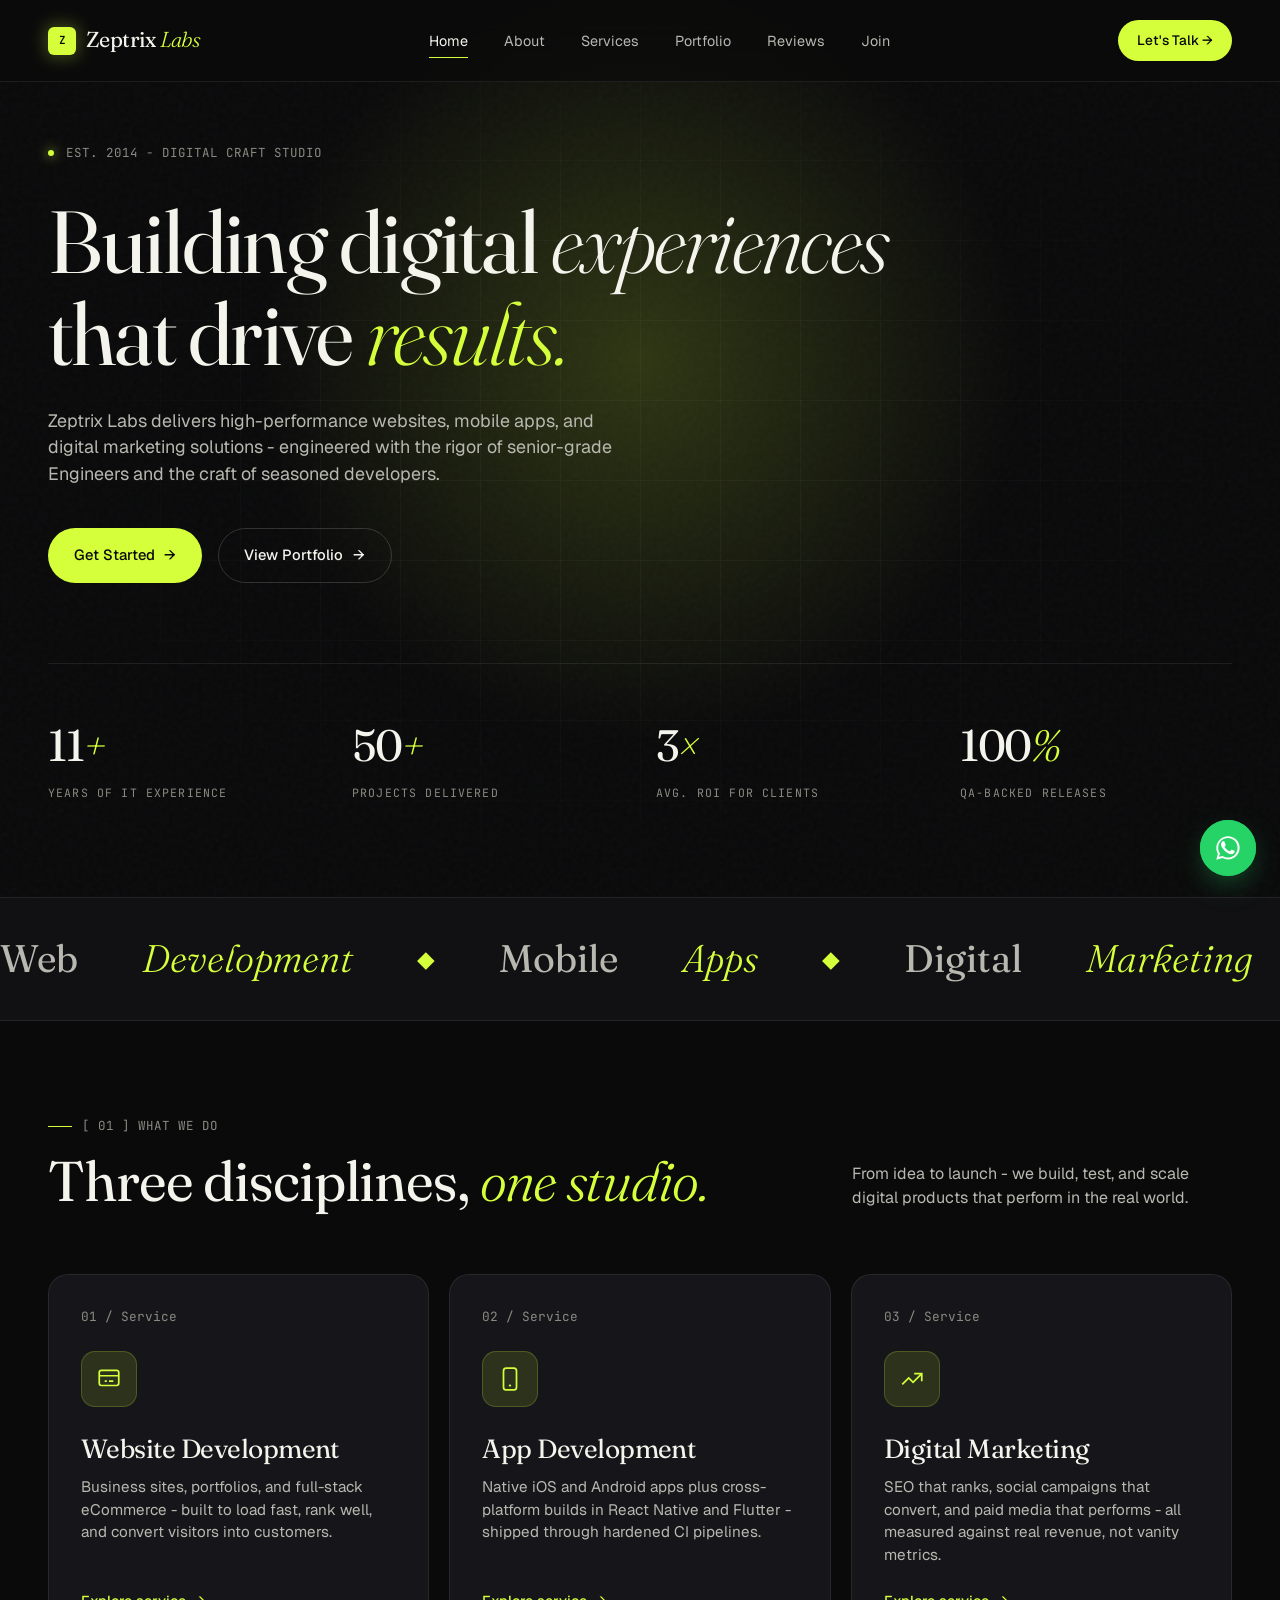
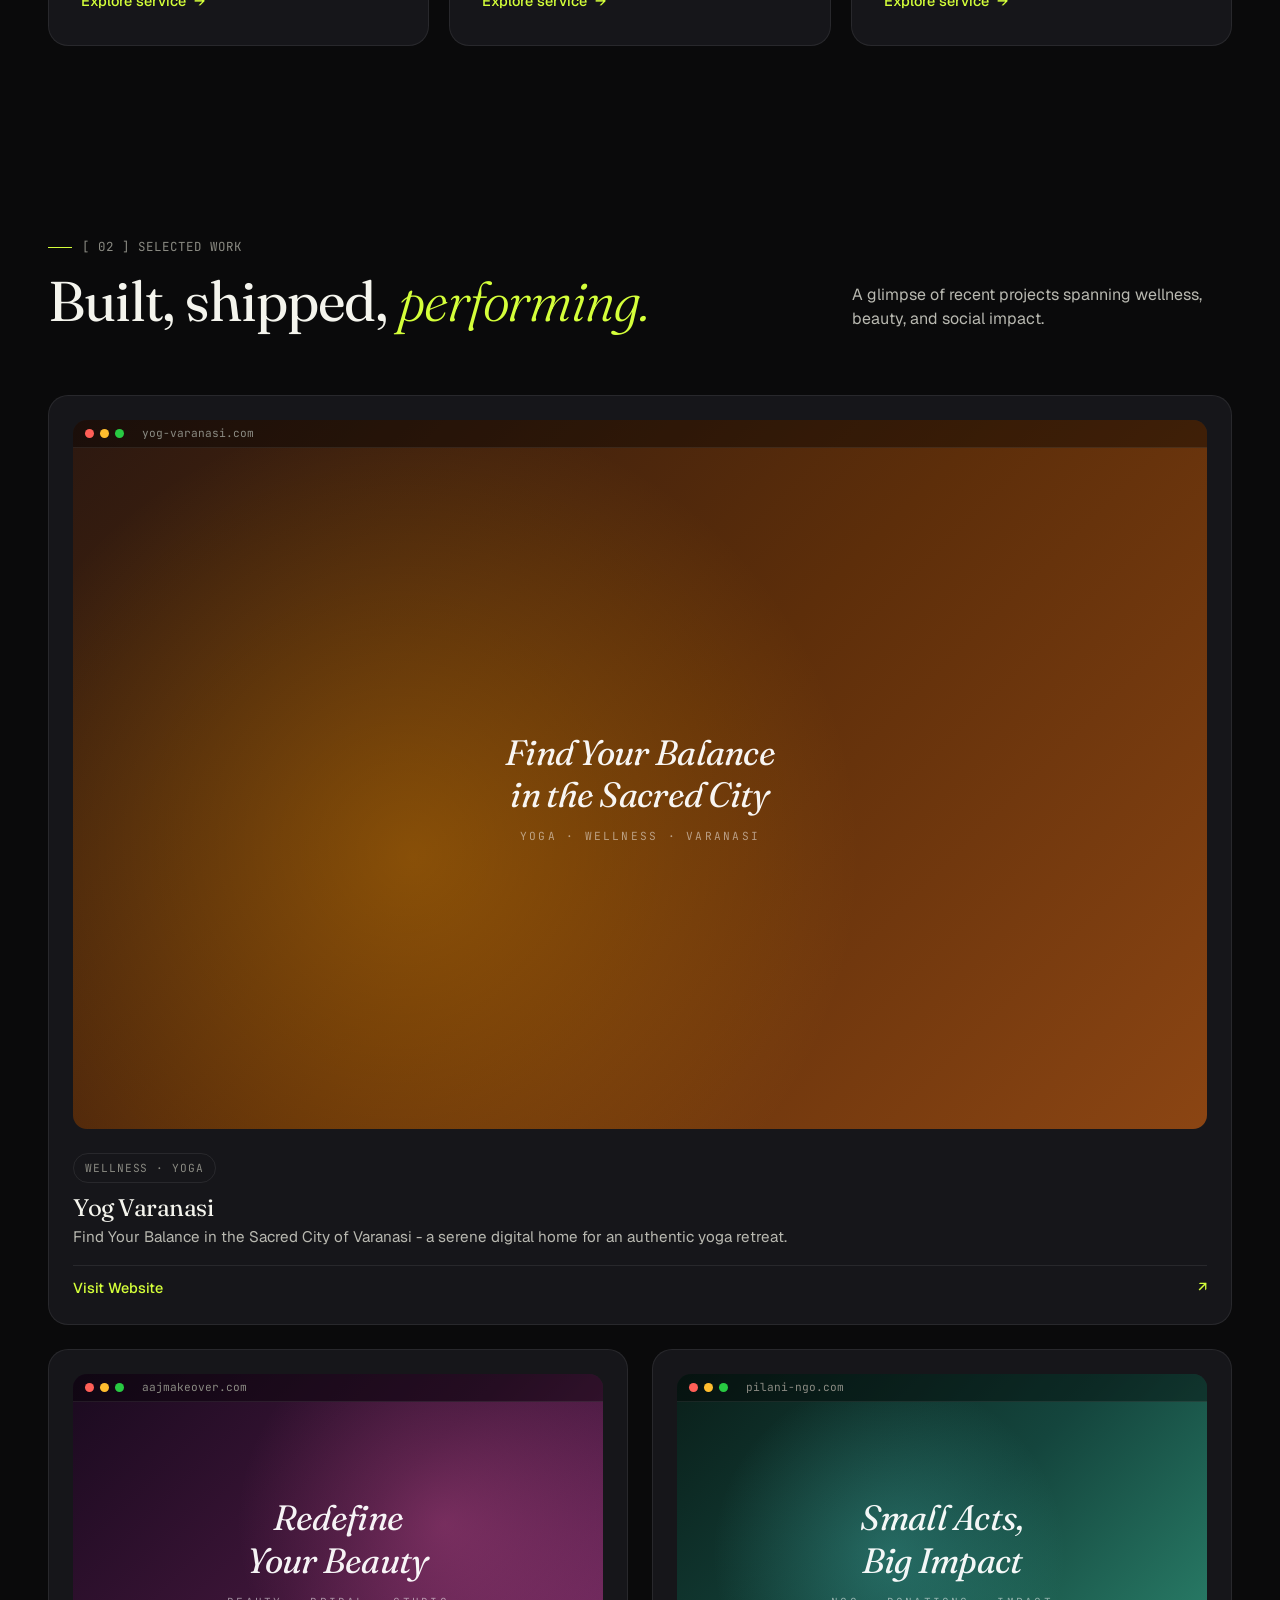
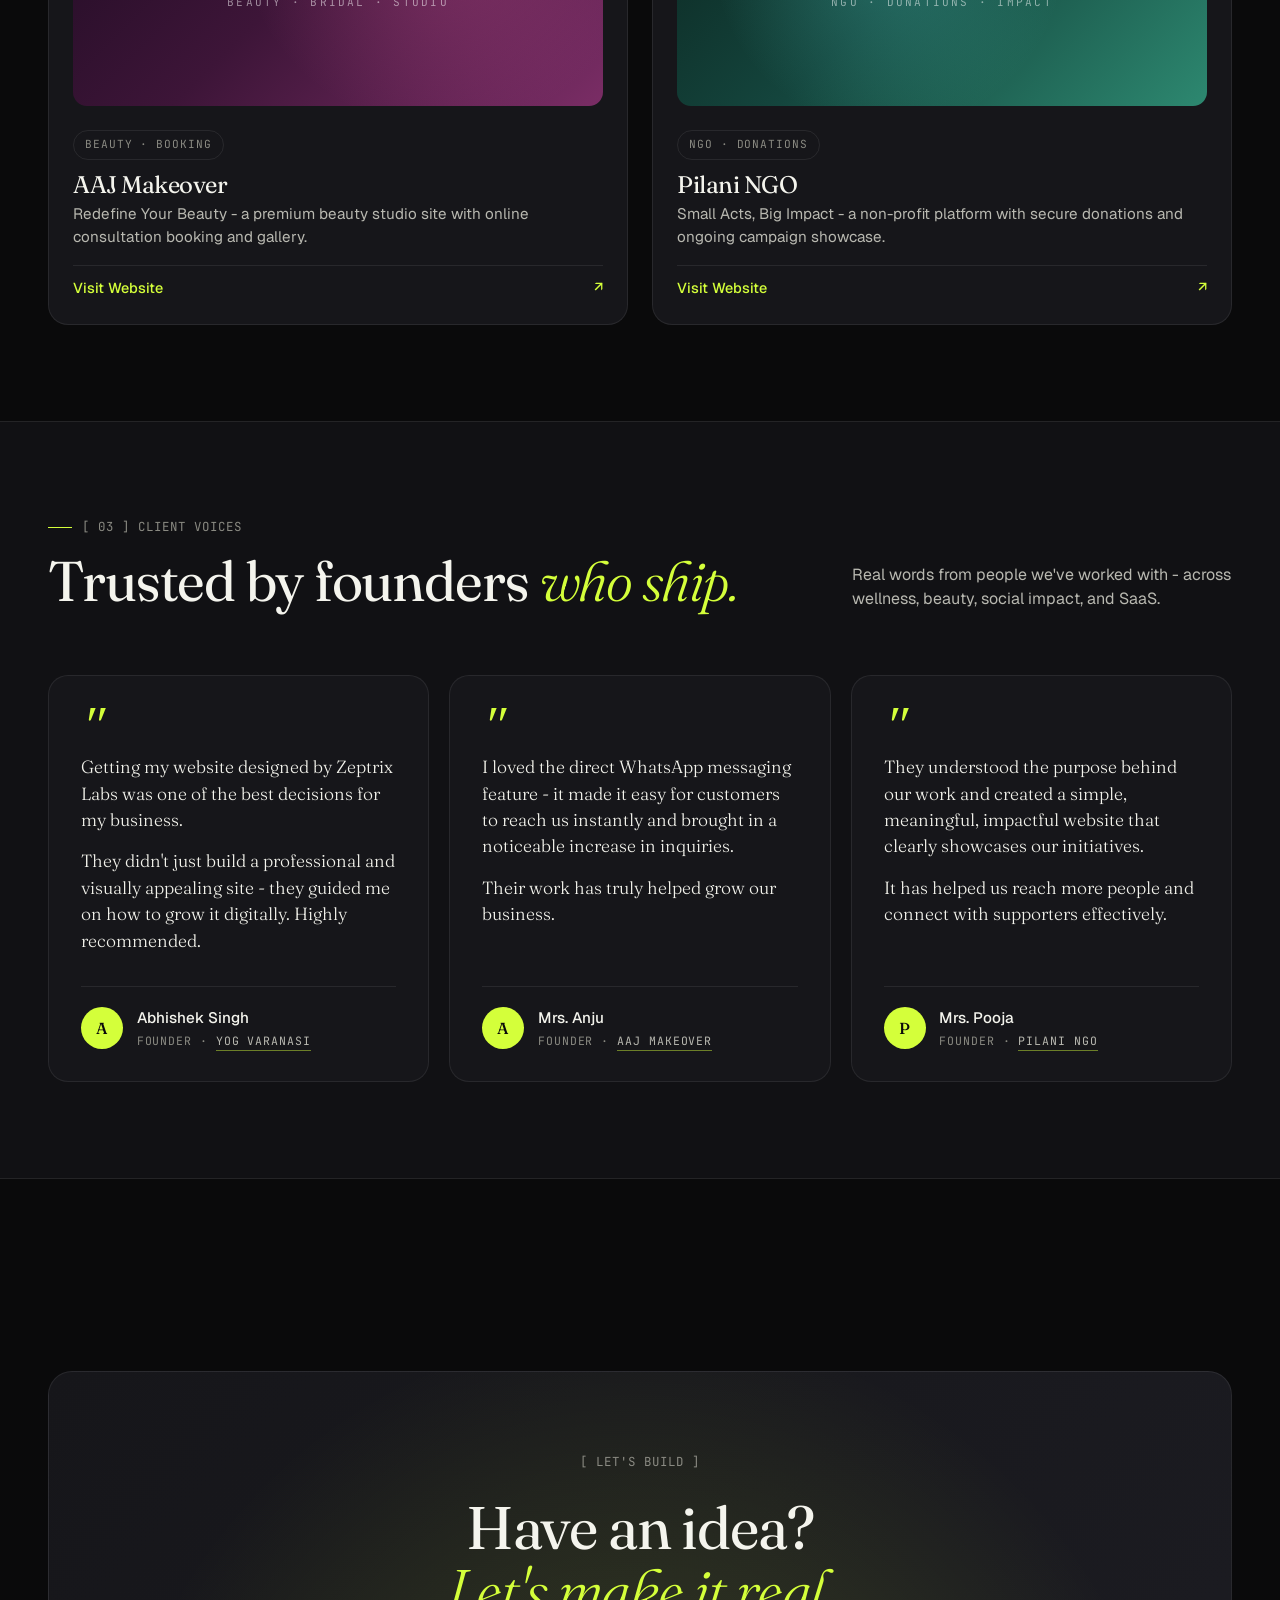
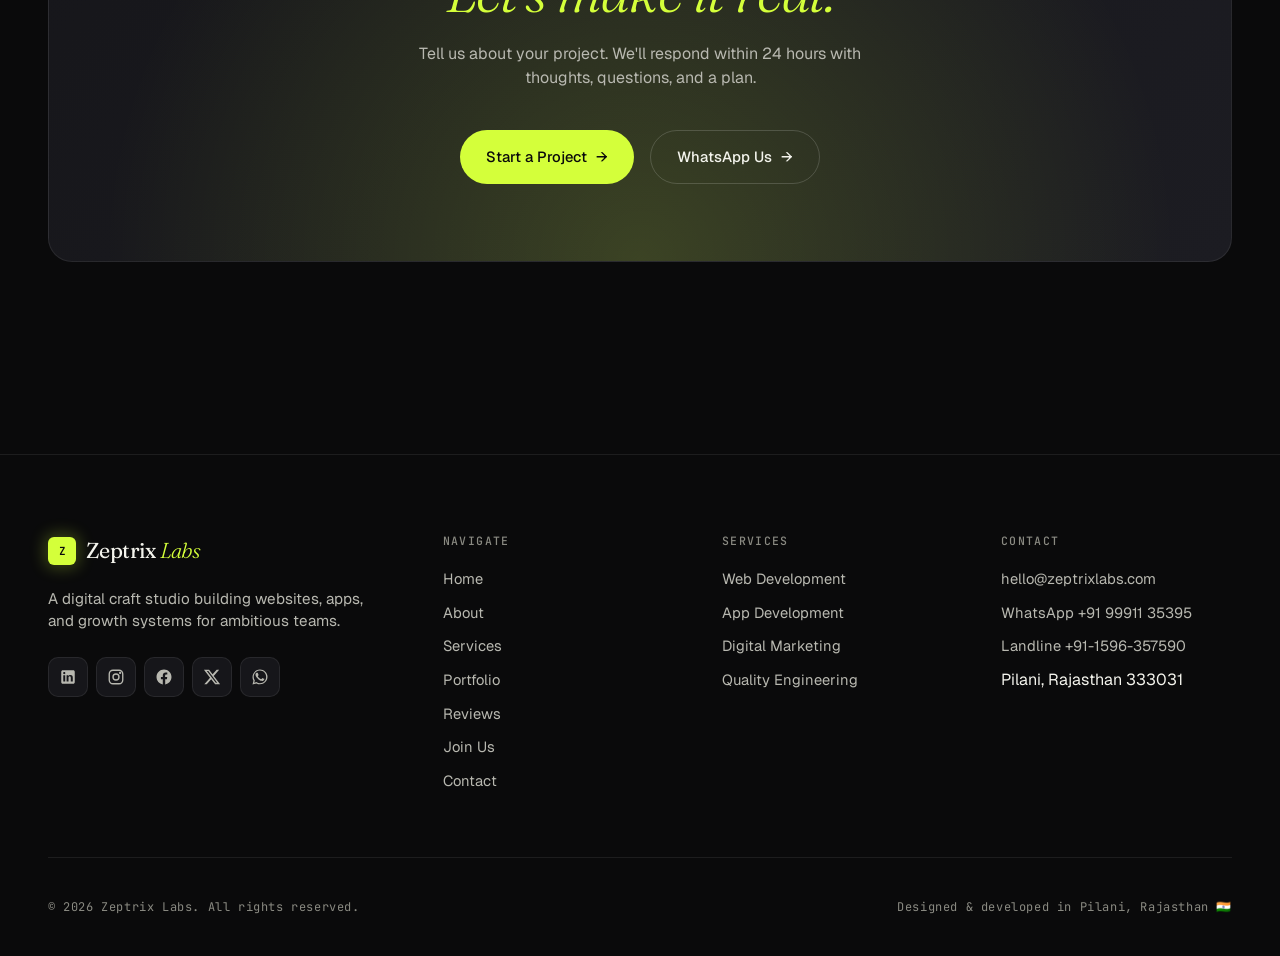
==== commit 7f519d64: "fixes ui issues" ====
--- a/index.html
+++ b/index.html
@@ -3,7 +3,7 @@
 <head>
   <meta charset="UTF-8">
   <meta name="viewport" content="width=device-width, initial-scale=1.0">
-  <title>Zeptrix Labs — Building Digital Experiences That Drive Results</title>
+  <title>Zeptrix Labs - Building Digital Experiences That Drive Results</title>
   <meta name="description" content="Zeptrix Labs delivers high-performance websites, mobile apps, and digital marketing solutions backed by 11+ years of IT experience.">
   <meta name="keywords" content="web development, app development, digital marketing, Zeptrix Labs, India">
   <link rel="stylesheet" href="styles.css">
@@ -37,7 +37,7 @@
     <div class="container">
       <div class="hero-meta mono">
         <span class="dot"></span>
-        <span>EST. 2014 — DIGITAL CRAFT STUDIO</span>
+        <span>EST. 2014 - DIGITAL CRAFT STUDIO</span>
       </div>
       <h1>
         Building digital <span class="italic">experiences</span><br>
@@ -45,7 +45,7 @@
       </h1>
       <p class="lead">
         Zeptrix Labs delivers high-performance websites, mobile apps, and digital
-        marketing solutions — engineered with the rigor of senior-grade Engineers
+        marketing solutions - engineered with the rigor of senior-grade Engineers
         and the craft of seasoned developers.
       </p>
       <div class="hero-actions">
@@ -101,7 +101,7 @@
           <div class="label mono">[ 01 ] What We Do</div>
           <h2>Three disciplines, <span class="italic">one studio.</span></h2>
         </div>
-        <p class="subtitle">From idea to launch — we build, test, and scale digital products that perform in the real world.</p>
+        <p class="subtitle">From idea to launch - we build, test, and scale digital products that perform in the real world.</p>
       </div>
 
       <div class="services-grid" data-stagger>
@@ -114,7 +114,7 @@
             </svg>
           </div>
           <h3>Website Development</h3>
-          <p>Business sites, portfolios, and full-stack eCommerce — built to load fast, rank well, and convert visitors into customers.</p>
+          <p>Business sites, portfolios, and full-stack eCommerce - built to load fast, rank well, and convert visitors into customers.</p>
           <a href="services.html#web" class="link">Explore service <span class="arrow">→</span></a>
         </article>
 
@@ -127,7 +127,7 @@
             </svg>
           </div>
           <h3>App Development</h3>
-          <p>Native iOS and Android apps plus cross-platform builds in React Native and Flutter — shipped through hardened CI pipelines.</p>
+          <p>Native iOS and Android apps plus cross-platform builds in React Native and Flutter - shipped through hardened CI pipelines.</p>
           <a href="services.html#apps" class="link">Explore service <span class="arrow">→</span></a>
         </article>
 
@@ -140,7 +140,7 @@
             </svg>
           </div>
           <h3>Digital Marketing</h3>
-          <p>SEO that ranks, social campaigns that convert, and paid media that performs — all measured against real revenue, not vanity metrics.</p>
+          <p>SEO that ranks, social campaigns that convert, and paid media that performs - all measured against real revenue, not vanity metrics.</p>
           <a href="services.html#marketing" class="link">Explore service <span class="arrow">→</span></a>
         </article>
       </div>
@@ -176,7 +176,7 @@
             <span class="work-tag">Wellness · Yoga</span>
           </div>
           <h3>Yog Varanasi</h3>
-          <p>Find Your Balance in the Sacred City of Varanasi — a serene digital home for an authentic yoga retreat.</p>
+          <p>Find Your Balance in the Sacred City of Varanasi - a serene digital home for an authentic yoga retreat.</p>
           <a href="https://yog-varanasi.com/" target="_blank" rel="noopener" class="work-link">
             <span>Visit Website</span> <span class="arrow">↗</span>
           </a>
@@ -199,7 +199,7 @@
             <span class="work-tag">Beauty · Booking</span>
           </div>
           <h3>AAJ Makeover</h3>
-          <p>Redefine Your Beauty — a premium beauty studio site with online consultation booking and gallery.</p>
+          <p>Redefine Your Beauty - a premium beauty studio site with online consultation booking and gallery.</p>
           <a href="https://aajmakeover.com/" target="_blank" rel="noopener" class="work-link">
             <span>Visit Website</span> <span class="arrow">↗</span>
           </a>
@@ -222,7 +222,7 @@
             <span class="work-tag">NGO · Donations</span>
           </div>
           <h3>Pilani NGO</h3>
-          <p>Small Acts, Big Impact — a non-profit platform with secure donations and ongoing campaign showcase.</p>
+          <p>Small Acts, Big Impact - a non-profit platform with secure donations and ongoing campaign showcase.</p>
           <a href="https://pilani-ngo.com/" target="_blank" rel="noopener" class="work-link">
             <span>Visit Website</span> <span class="arrow">↗</span>
           </a>
@@ -239,42 +239,51 @@
           <div class="label mono">[ 03 ] Client Voices</div>
           <h2>Trusted by founders <span class="italic">who ship.</span></h2>
         </div>
-        <p class="subtitle">Real words from people we've worked with — across wellness, beauty, social impact, and SaaS.</p>
+        <p class="subtitle">Real words from people we've worked with - across wellness, beauty, social impact, and SaaS.</p>
       </div>
 
       <div class="testimonial-grid" data-stagger>
         <div class="testimonial reveal">
           <div class="quote-mark">"</div>
-          <blockquote>Getting my website designed by Zeptrix Labs was one of the best decisions for my business. They didn't just build a professional and visually appealing site — they guided me on how to grow it digitally. Highly recommended.</blockquote>
+          <blockquote>
+            <p>Getting my website designed by Zeptrix Labs was one of the best decisions for my business.</p>
+            <p>They didn't just build a professional and visually appealing site - they guided me on how to grow it digitally. Highly recommended.</p>
+          </blockquote>
           <div class="testimonial-author">
             <div class="testimonial-avatar">A</div>
             <div class="testimonial-meta">
               <div class="name">Abhishek Singh</div>
-              <div class="role">Founder · Yog Varanasi</div>
+              <div class="role">Founder · <a href="https://yog-varanasi.com" target="_blank" rel="noopener">Yog Varanasi</a></div>
             </div>
           </div>
         </div>
 
         <div class="testimonial reveal">
           <div class="quote-mark">"</div>
-          <blockquote>I loved the direct WhatsApp messaging feature — it made it easy for customers to reach us instantly and brought in a noticeable increase in inquiries. Their work has truly helped grow our business.</blockquote>
+          <blockquote>
+            <p>I loved the direct WhatsApp messaging feature - it made it easy for customers to reach us instantly and brought in a noticeable increase in inquiries.</p>
+            <p>Their work has truly helped grow our business.</p>
+          </blockquote>
           <div class="testimonial-author">
             <div class="testimonial-avatar">A</div>
             <div class="testimonial-meta">
               <div class="name">Mrs. Anju</div>
-              <div class="role">Founder · AAJ Makeover</div>
+              <div class="role">Founder · <a href="https://aajmakeover.com" target="_blank" rel="noopener">AAJ Makeover</a></div>
             </div>
           </div>
         </div>
 
         <div class="testimonial reveal">
           <div class="quote-mark">"</div>
-          <blockquote>They understood the purpose behind our work and created a simple, meaningful, impactful website that clearly showcases our initiatives. It has helped us reach more people and connect with supporters effectively.</blockquote>
+          <blockquote>
+            <p>They understood the purpose behind our work and created a simple, meaningful, impactful website that clearly showcases our initiatives.</p>
+            <p>It has helped us reach more people and connect with supporters effectively.</p>
+          </blockquote>
           <div class="testimonial-author">
             <div class="testimonial-avatar">P</div>
             <div class="testimonial-meta">
               <div class="name">Mrs. Pooja</div>
-              <div class="role">Founder · pilani-ngo.com</div>
+              <div class="role">Founder · <a href="https://pilani-ngo.com" target="_blank" rel="noopener">Pilani NGO</a></div>
             </div>
           </div>
         </div>
@@ -352,7 +361,7 @@
 
       <div class="footer-bottom">
         <p>© 2026 Zeptrix Labs. All rights reserved.</p>
-        <p>Crafted with rigor in India 🇮🇳</p>
+        <p>Designed & developed in Pilani, Rajasthan 🇮🇳</p>
       </div>
     </div>
   </footer>
--- a/styles.css
+++ b/styles.css
@@ -1810,3 +1810,38 @@
   .apply-section-block { padding: 1.5rem 0; }
   .chip-group label { padding: 0.55rem 0.95rem; font-size: 0.82rem; }
 }
+
+/* ============================================
+   TESTIMONIAL — paragraph spacing & company links
+   ============================================ */
+.testimonial blockquote p {
+  margin: 0;
+}
+.testimonial blockquote p + p {
+  margin-top: 0.85em;
+}
+
+/* Subtle linked company names in author byline */
+.testimonial-meta .role a {
+  color: var(--text-soft);
+  text-decoration: none;
+  position: relative;
+  transition: color 0.25s var(--ease);
+  display: inline-block;
+}
+.testimonial-meta .role a::after {
+  content: '';
+  position: absolute;
+  left: 0; right: 0;
+  bottom: -2px;
+  height: 1px;
+  background: rgba(212, 255, 58, 0.45);
+  transition: background 0.25s var(--ease), bottom 0.25s var(--ease);
+}
+.testimonial-meta .role a:hover {
+  color: var(--lime);
+}
+.testimonial-meta .role a:hover::after {
+  background: var(--lime);
+  bottom: -3px;
+}
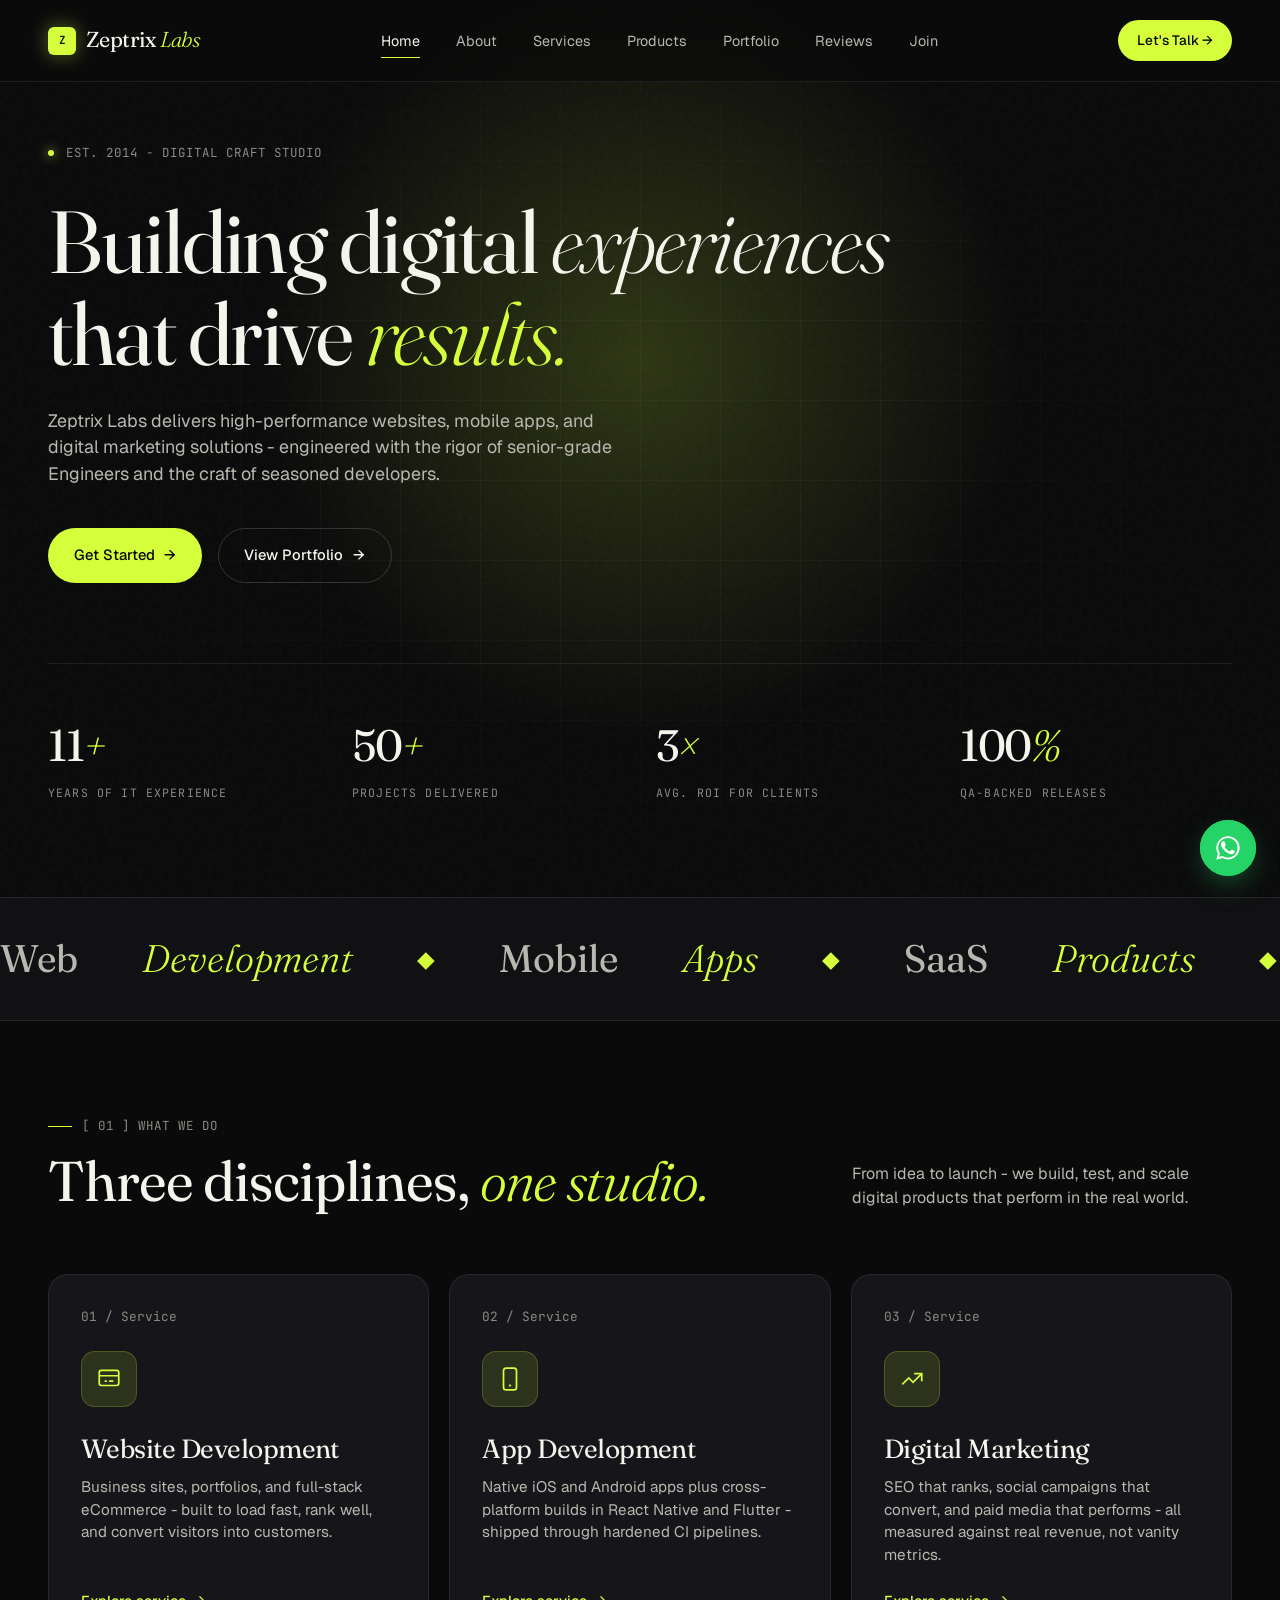
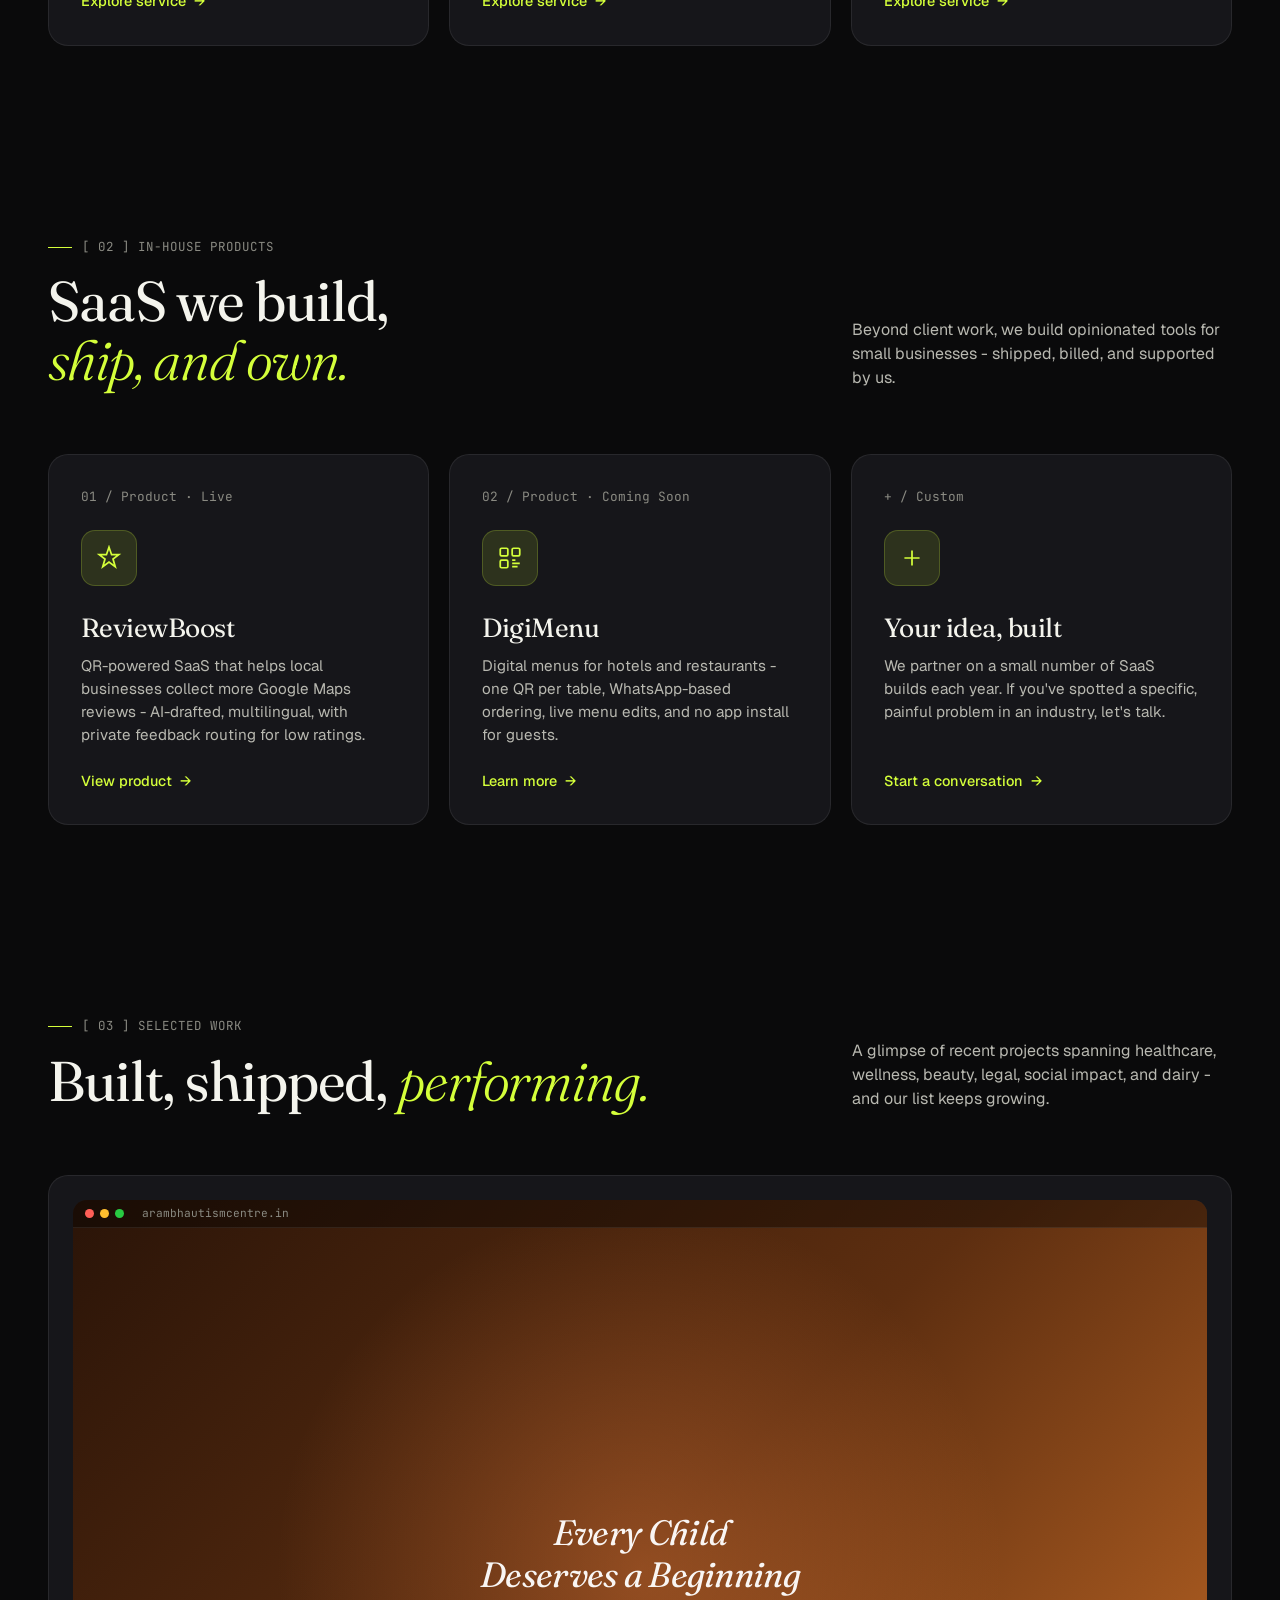
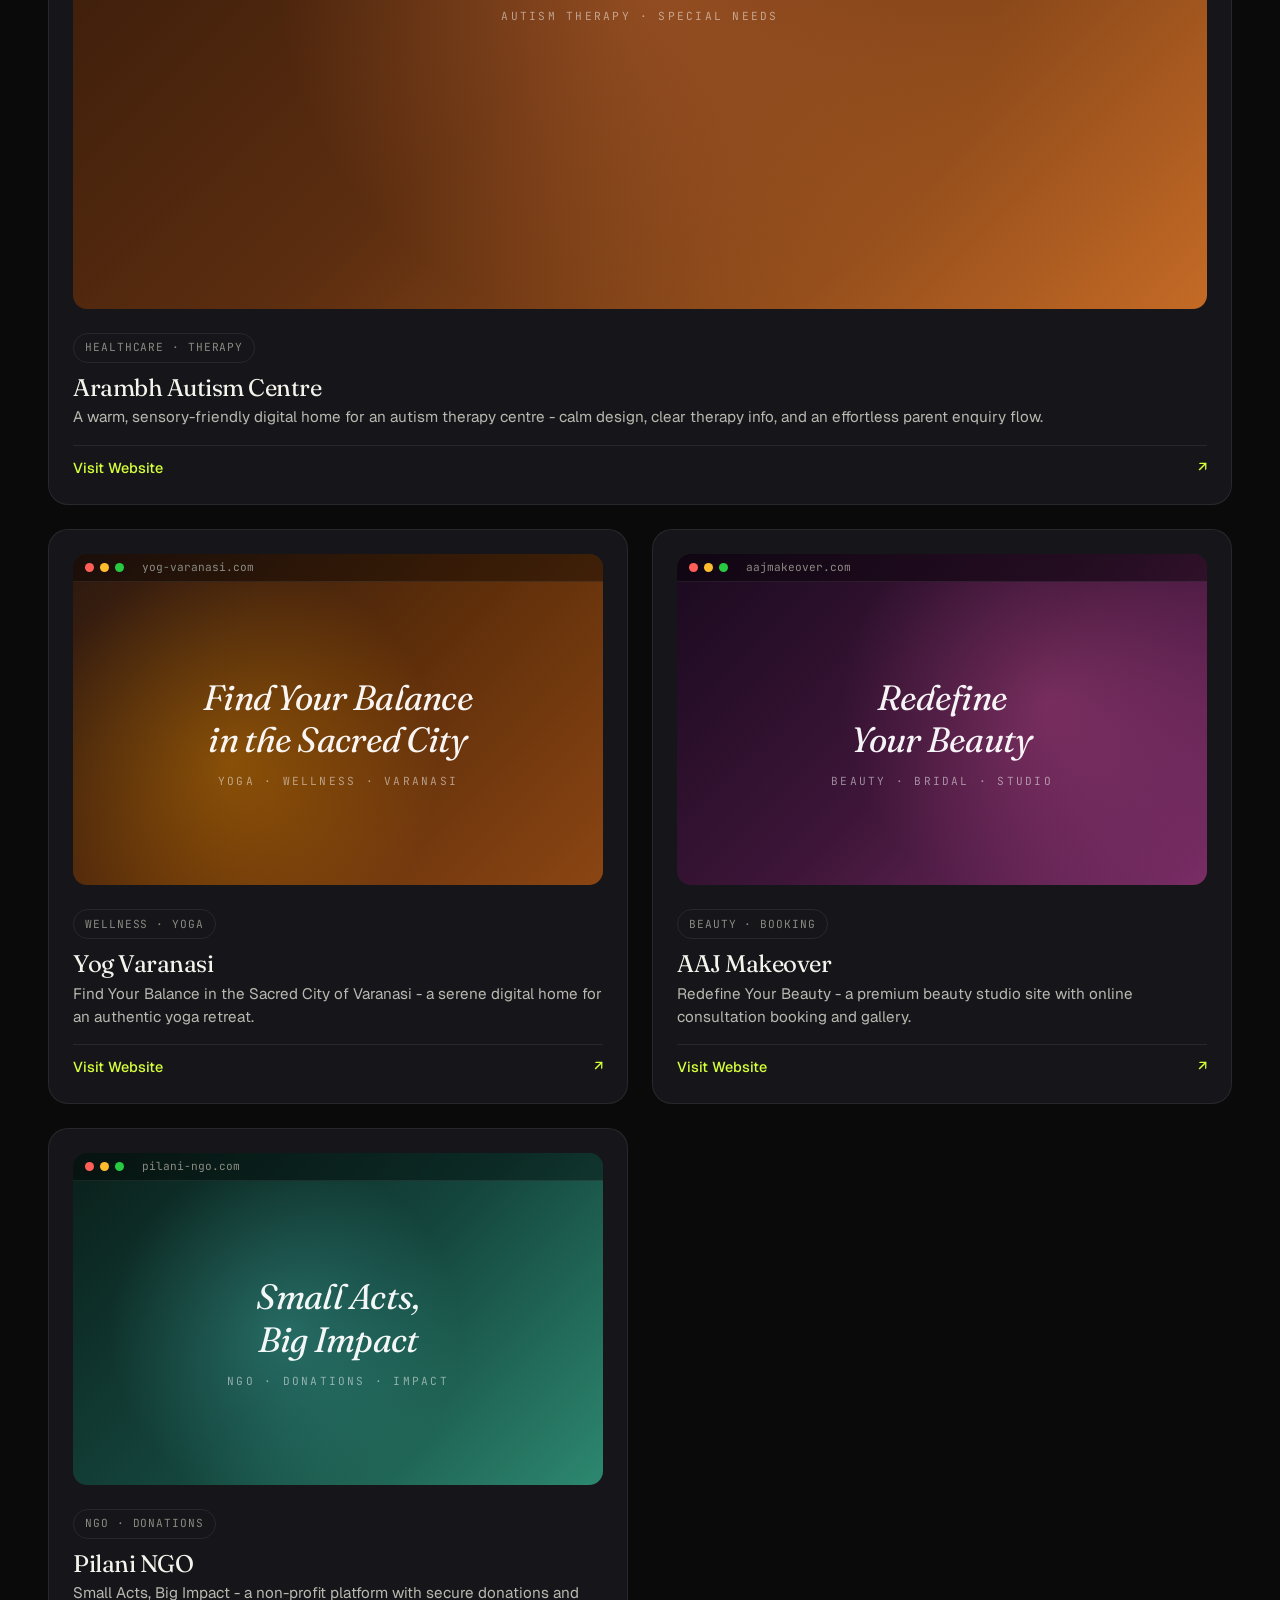
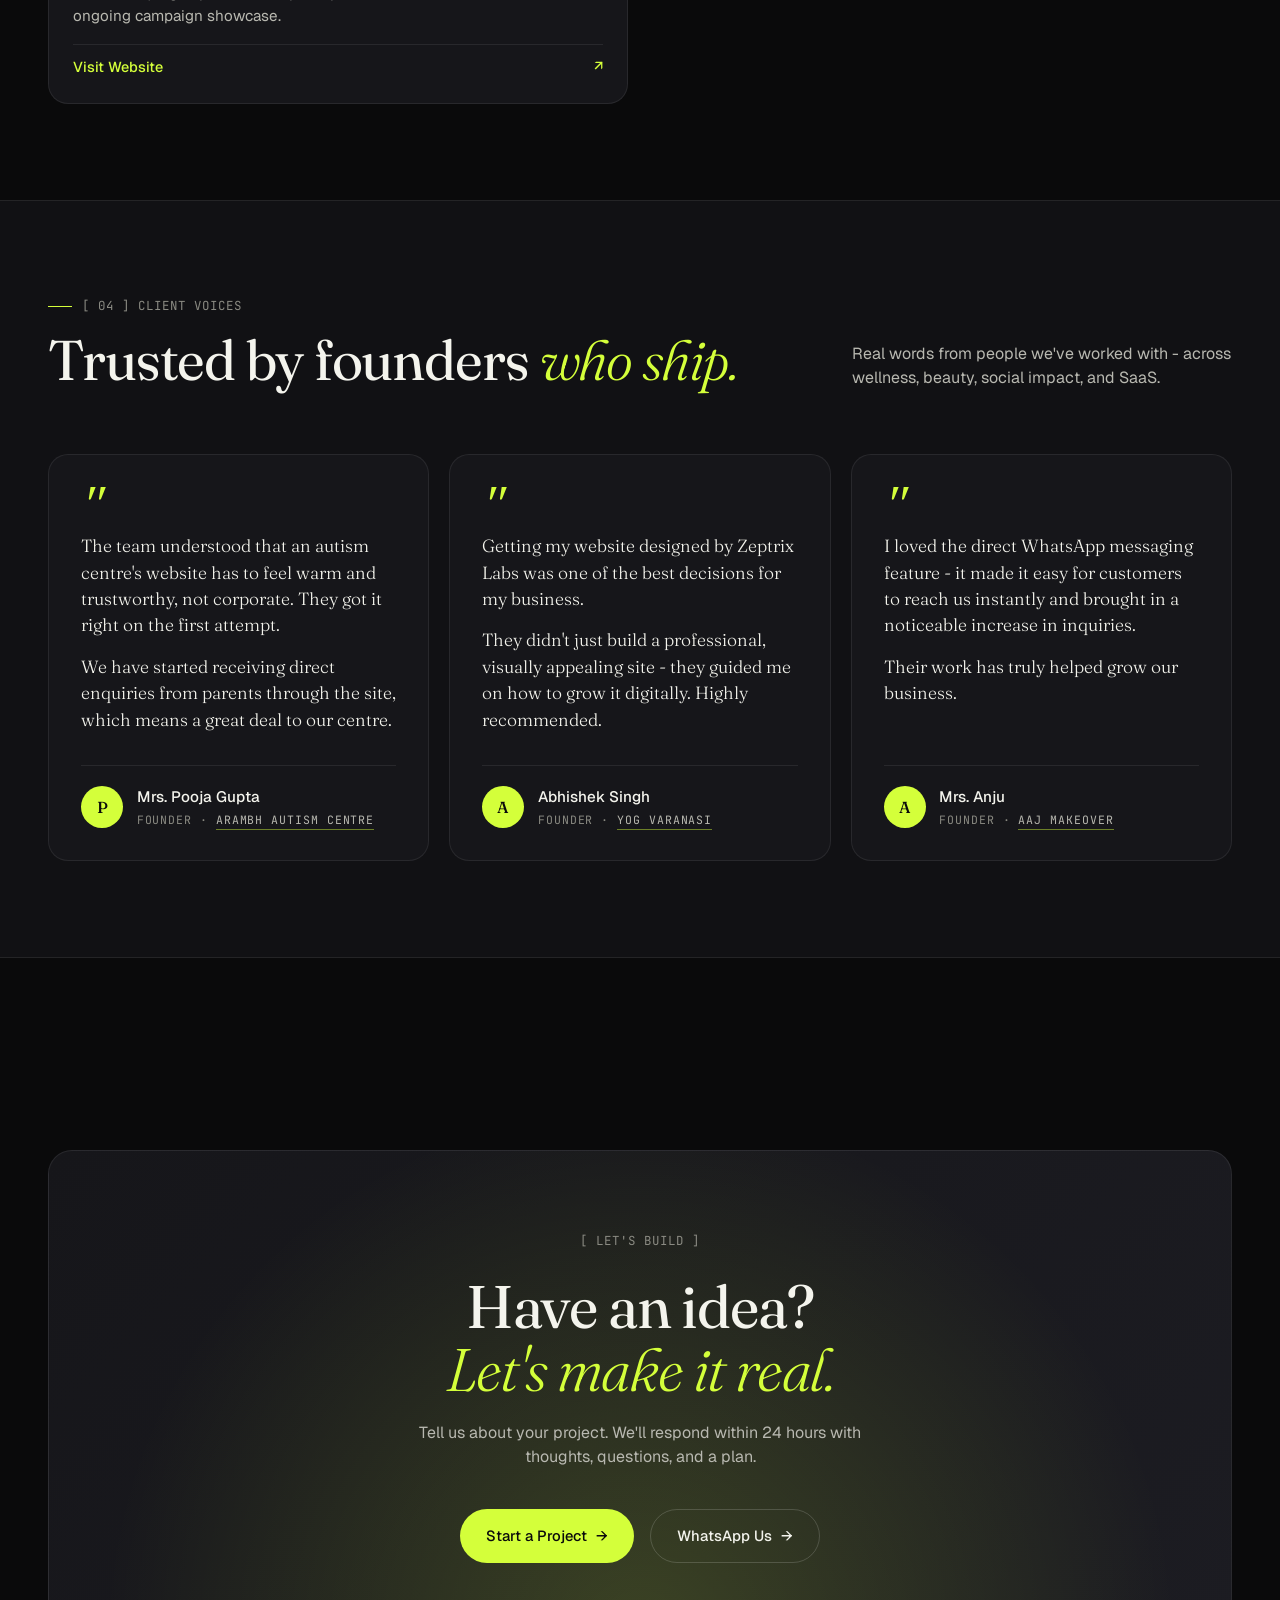
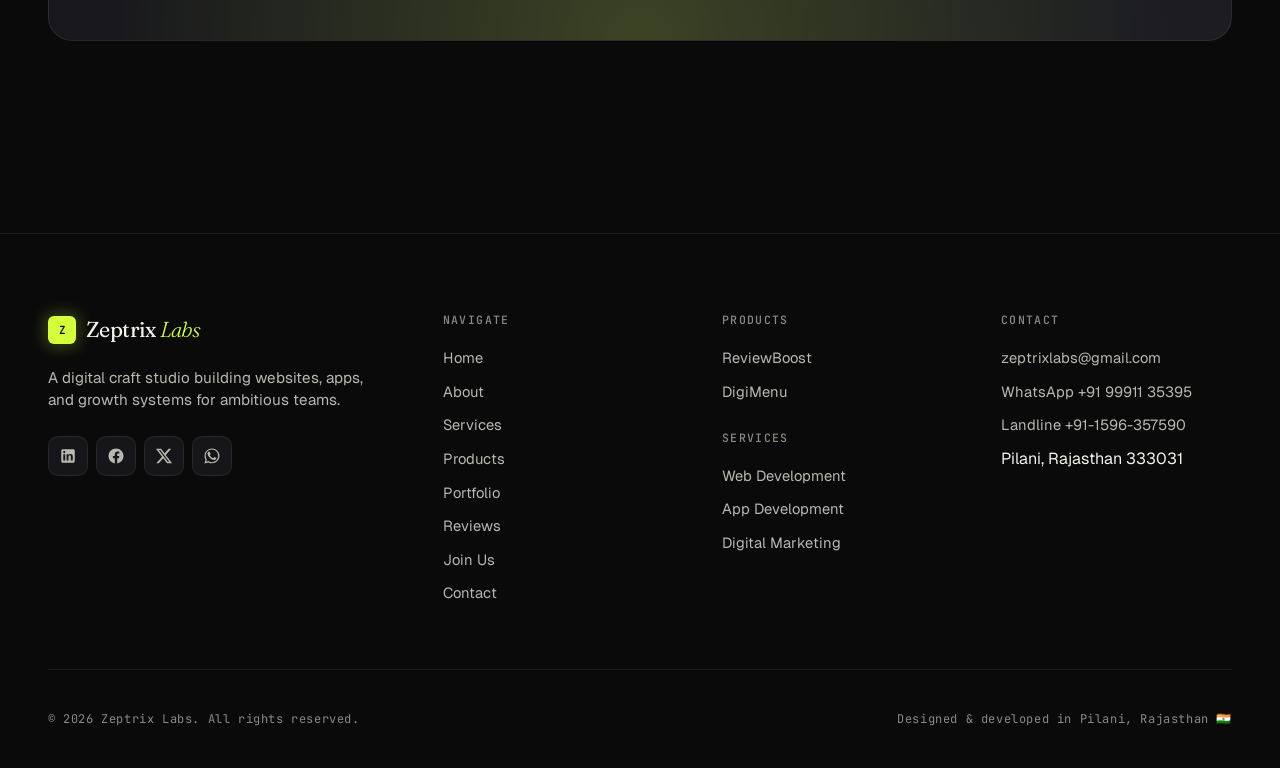
==== commit fb9ab342: "Add Products page; expand portfolio with Arambh, Sheoran Farms, TechTrekAmit; add 4 new testimonials" ====
--- a/index.html
+++ b/index.html
@@ -22,6 +22,7 @@
         <li><a href="index.html" class="active">Home</a></li>
         <li><a href="about.html">About</a></li>
         <li><a href="services.html">Services</a></li>
+        <li><a href="products.html">Products</a></li>
         <li><a href="portfolio.html">Portfolio</a></li>
         <li><a href="testimonials.html">Reviews</a></li>
         <li><a href="join.html">Join</a></li>
@@ -79,6 +80,7 @@
     <div class="marquee-track">
       <span class="marquee-item">Web <span class="italic">Development</span></span>
       <span class="marquee-item">Mobile <span class="italic">Apps</span></span>
+      <span class="marquee-item">SaaS <span class="italic">Products</span></span>
       <span class="marquee-item">Digital <span class="italic">Marketing</span></span>
       <span class="marquee-item">Quality <span class="italic">Engineering</span></span>
       <span class="marquee-item">UI/UX <span class="italic">Design</span></span>
@@ -86,6 +88,7 @@
       <!-- duplicate for seamless loop -->
       <span class="marquee-item">Web <span class="italic">Development</span></span>
       <span class="marquee-item">Mobile <span class="italic">Apps</span></span>
+      <span class="marquee-item">SaaS <span class="italic">Products</span></span>
       <span class="marquee-item">Digital <span class="italic">Marketing</span></span>
       <span class="marquee-item">Quality <span class="italic">Engineering</span></span>
       <span class="marquee-item">UI/UX <span class="italic">Design</span></span>
@@ -147,18 +150,95 @@
     </div>
   </section>
 
+  <!-- PRODUCTS PREVIEW -->
+  <section>
+    <div class="container">
+      <div class="section-header reveal">
+        <div>
+          <div class="label mono">[ 02 ] In-House Products</div>
+          <h2>SaaS we build,<br><span class="italic">ship, and own.</span></h2>
+        </div>
+        <p class="subtitle">Beyond client work, we build opinionated tools for small businesses - shipped, billed, and supported by us.</p>
+      </div>
+
+      <div class="services-grid" data-stagger>
+        <article class="service-card reveal">
+          <div class="service-num">01 / Product · Live</div>
+          <div class="service-icon">
+            <svg width="26" height="26" viewBox="0 0 24 24" fill="none" stroke="currentColor" stroke-width="1.6">
+              <path d="M12 2l2.39 6.96H21l-5.3 4.07L17.78 20 12 15.77 6.22 20l2.08-6.97L3 8.96h6.61z"/>
+            </svg>
+          </div>
+          <h3>ReviewBoost</h3>
+          <p>QR-powered SaaS that helps local businesses collect more Google Maps reviews - AI-drafted, multilingual, with private feedback routing for low ratings.</p>
+          <a href="products.html#reviewboost" class="link">View product <span class="arrow">→</span></a>
+        </article>
+
+        <article class="service-card reveal">
+          <div class="service-num">02 / Product · Coming Soon</div>
+          <div class="service-icon">
+            <svg width="26" height="26" viewBox="0 0 24 24" fill="none" stroke="currentColor" stroke-width="1.6">
+              <rect x="3" y="3" width="7" height="7" rx="1.2"/>
+              <rect x="14" y="3" width="7" height="7" rx="1.2"/>
+              <rect x="3" y="14" width="7" height="7" rx="1.2"/>
+              <path d="M14 14h3M14 17h7M14 20h5"/>
+            </svg>
+          </div>
+          <h3>DigiMenu</h3>
+          <p>Digital menus for hotels and restaurants - one QR per table, WhatsApp-based ordering, live menu edits, and no app install for guests.</p>
+          <a href="products.html#digimenu" class="link">Learn more <span class="arrow">→</span></a>
+        </article>
+
+        <article class="service-card reveal">
+          <div class="service-num">+ / Custom</div>
+          <div class="service-icon">
+            <svg width="26" height="26" viewBox="0 0 24 24" fill="none" stroke="currentColor" stroke-width="1.6">
+              <path d="M12 5v14M5 12h14"/>
+            </svg>
+          </div>
+          <h3>Your idea, built</h3>
+          <p>We partner on a small number of SaaS builds each year. If you've spotted a specific, painful problem in an industry, let's talk.</p>
+          <a href="contact.html" class="link">Start a conversation <span class="arrow">→</span></a>
+        </article>
+      </div>
+    </div>
+  </section>
+
   <!-- PORTFOLIO PREVIEW -->
   <section>
     <div class="container">
       <div class="section-header reveal">
         <div>
-          <div class="label mono">[ 02 ] Selected Work</div>
+          <div class="label mono">[ 03 ] Selected Work</div>
           <h2>Built, shipped, <span class="italic">performing.</span></h2>
         </div>
-        <p class="subtitle">A glimpse of recent projects spanning wellness, beauty, and social impact.</p>
+        <p class="subtitle">A glimpse of recent projects spanning healthcare, wellness, beauty, legal, social impact, and dairy - and our list keeps growing.</p>
       </div>
 
       <div class="portfolio-grid" data-stagger>
+        <article class="work-card reveal">
+          <div class="work-preview mock-arambh">
+            <div class="browser-bar">
+              <span class="dot"></span><span class="dot"></span><span class="dot"></span>
+              <span class="url">arambhautismcentre.in</span>
+            </div>
+            <div class="work-mock">
+              <div class="mock-content">
+                <div class="mock-title">Every Child<br>Deserves a Beginning</div>
+                <div class="mock-sub">Autism Therapy · Special Needs</div>
+              </div>
+            </div>
+          </div>
+          <div class="work-meta">
+            <span class="work-tag">Healthcare · Therapy</span>
+          </div>
+          <h3>Arambh Autism Centre</h3>
+          <p>A warm, sensory-friendly digital home for an autism therapy centre - calm design, clear therapy info, and an effortless parent enquiry flow.</p>
+          <a href="https://arambhautismcentre.in/" target="_blank" rel="noopener" class="work-link">
+            <span>Visit Website</span> <span class="arrow">↗</span>
+          </a>
+        </article>
+
         <article class="work-card reveal">
           <div class="work-preview mock-yog">
             <div class="browser-bar">
@@ -236,7 +316,7 @@
     <div class="container">
       <div class="section-header reveal">
         <div>
-          <div class="label mono">[ 03 ] Client Voices</div>
+          <div class="label mono">[ 04 ] Client Voices</div>
           <h2>Trusted by founders <span class="italic">who ship.</span></h2>
         </div>
         <p class="subtitle">Real words from people we've worked with - across wellness, beauty, social impact, and SaaS.</p>
@@ -246,8 +326,23 @@
         <div class="testimonial reveal">
           <div class="quote-mark">"</div>
           <blockquote>
+            <p>The team understood that an autism centre's website has to feel warm and trustworthy, not corporate. They got it right on the first attempt.</p>
+            <p>We have started receiving direct enquiries from parents through the site, which means a great deal to our centre.</p>
+          </blockquote>
+          <div class="testimonial-author">
+            <div class="testimonial-avatar">P</div>
+            <div class="testimonial-meta">
+              <div class="name">Mrs. Pooja Gupta</div>
+              <div class="role">Founder · <a href="https://arambhautismcentre.in" target="_blank" rel="noopener">Arambh Autism Centre</a></div>
+            </div>
+          </div>
+        </div>
+
+        <div class="testimonial reveal">
+          <div class="quote-mark">"</div>
+          <blockquote>
             <p>Getting my website designed by Zeptrix Labs was one of the best decisions for my business.</p>
-            <p>They didn't just build a professional and visually appealing site - they guided me on how to grow it digitally. Highly recommended.</p>
+            <p>They didn't just build a professional, visually appealing site - they guided me on how to grow it digitally. Highly recommended.</p>
           </blockquote>
           <div class="testimonial-author">
             <div class="testimonial-avatar">A</div>
@@ -272,21 +367,6 @@
             </div>
           </div>
         </div>
-
-        <div class="testimonial reveal">
-          <div class="quote-mark">"</div>
-          <blockquote>
-            <p>They understood the purpose behind our work and created a simple, meaningful, impactful website that clearly showcases our initiatives.</p>
-            <p>It has helped us reach more people and connect with supporters effectively.</p>
-          </blockquote>
-          <div class="testimonial-author">
-            <div class="testimonial-avatar">P</div>
-            <div class="testimonial-meta">
-              <div class="name">Mrs. Pooja</div>
-              <div class="role">Founder · <a href="https://pilani-ngo.com" target="_blank" rel="noopener">Pilani NGO</a></div>
-            </div>
-          </div>
-        </div>
       </div>
     </div>
   </section>
@@ -317,10 +397,10 @@
           </a>
           <p>A digital craft studio building websites, apps, and growth systems for ambitious teams.</p>
           <div class="footer-socials">
-            <a href="#" aria-label="LinkedIn"><svg width="18" height="18" viewBox="0 0 24 24" fill="currentColor"><path d="M19 3H5C3.9 3 3 3.9 3 5v14c0 1.1.9 2 2 2h14c1.1 0 2-.9 2-2V5c0-1.1-.9-2-2-2zM8.3 18H5.7V9.5h2.6V18zM7 8.3c-.8 0-1.5-.7-1.5-1.5S6.2 5.3 7 5.3s1.5.7 1.5 1.5S7.8 8.3 7 8.3zM18.3 18h-2.6v-4.6c0-1 0-2.3-1.4-2.3s-1.6 1.1-1.6 2.2V18h-2.6V9.5h2.5v1.1h.1c.4-.7 1.2-1.4 2.5-1.4 2.7 0 3.2 1.7 3.2 4V18z"/></svg></a>
-            <a href="#" aria-label="Instagram"><svg width="18" height="18" viewBox="0 0 24 24" fill="none" stroke="currentColor" stroke-width="1.8"><rect x="3" y="3" width="18" height="18" rx="5"/><circle cx="12" cy="12" r="4"/><circle cx="17.5" cy="6.5" r="0.6" fill="currentColor"/></svg></a>
-            <a href="#" aria-label="Facebook"><svg width="18" height="18" viewBox="0 0 24 24" fill="currentColor"><path d="M22 12c0-5.5-4.5-10-10-10S2 6.5 2 12c0 5 3.7 9.1 8.4 9.9v-7H7.9V12h2.5V9.8c0-2.5 1.5-3.9 3.8-3.9 1.1 0 2.2.2 2.2.2v2.5h-1.3c-1.2 0-1.6.8-1.6 1.6V12h2.8l-.4 2.9h-2.3v7C18.3 21.1 22 17 22 12z"/></svg></a>
-            <a href="#" aria-label="Twitter"><svg width="18" height="18" viewBox="0 0 24 24" fill="currentColor"><path d="M18.244 2.25h3.308l-7.227 8.26 8.502 11.24H16.17l-5.214-6.817L4.99 21.75H1.68l7.73-8.835L1.254 2.25H8.08l4.713 6.231zm-1.161 17.52h1.833L7.084 4.126H5.117z"/></svg></a>
+            <a href="https://www.linkedin.com/company/zeptrix-labs" target="_blank" rel="noopener" aria-label="LinkedIn"><svg width="18" height="18" viewBox="0 0 24 24" fill="currentColor"><path d="M19 3H5C3.9 3 3 3.9 3 5v14c0 1.1.9 2 2 2h14c1.1 0 2-.9 2-2V5c0-1.1-.9-2-2-2zM8.3 18H5.7V9.5h2.6V18zM7 8.3c-.8 0-1.5-.7-1.5-1.5S6.2 5.3 7 5.3s1.5.7 1.5 1.5S7.8 8.3 7 8.3zM18.3 18h-2.6v-4.6c0-1 0-2.3-1.4-2.3s-1.6 1.1-1.6 2.2V18h-2.6V9.5h2.5v1.1h.1c.4-.7 1.2-1.4 2.5-1.4 2.7 0 3.2 1.7 3.2 4V18z"/></svg></a>
+            <a href="#" aria-label="Instagram" class="social-hidden"><svg width="18" height="18" viewBox="0 0 24 24" fill="none" stroke="currentColor" stroke-width="1.8"><rect x="3" y="3" width="18" height="18" rx="5"/><circle cx="12" cy="12" r="4"/><circle cx="17.5" cy="6.5" r="0.6" fill="currentColor"/></svg></a>
+            <a href="https://www.facebook.com/zeptrixlabs" target="_blank" rel="noopener" aria-label="Facebook"><svg width="18" height="18" viewBox="0 0 24 24" fill="currentColor"><path d="M22 12c0-5.5-4.5-10-10-10S2 6.5 2 12c0 5 3.7 9.1 8.4 9.9v-7H7.9V12h2.5V9.8c0-2.5 1.5-3.9 3.8-3.9 1.1 0 2.2.2 2.2.2v2.5h-1.3c-1.2 0-1.6.8-1.6 1.6V12h2.8l-.4 2.9h-2.3v7C18.3 21.1 22 17 22 12z"/></svg></a>
+            <a href="https://x.com/zeptrixlabs" target="_blank" rel="noopener" aria-label="X"><svg width="18" height="18" viewBox="0 0 24 24" fill="currentColor"><path d="M18.244 2.25h3.308l-7.227 8.26 8.502 11.24H16.17l-5.214-6.817L4.99 21.75H1.68l7.73-8.835L1.254 2.25H8.08l4.713 6.231zm-1.161 17.52h1.833L7.084 4.126H5.117z"/></svg></a>
             <a href="https://wa.me/919991135395" target="_blank" rel="noopener" aria-label="WhatsApp"><svg width="18" height="18" viewBox="0 0 24 24" fill="currentColor"><path d="M17.5 14.4c-.3-.1-1.7-.8-2-.9-.3-.1-.5-.1-.7.1-.2.3-.7.9-.9 1.1-.2.2-.3.2-.6.1-.3-.1-1.3-.5-2.4-1.5-.9-.8-1.5-1.8-1.7-2.1-.2-.3 0-.4.1-.6.1-.1.3-.3.4-.5.1-.2.2-.3.3-.5.1-.2 0-.4 0-.5 0-.1-.7-1.7-.9-2.3-.2-.6-.5-.5-.7-.5h-.6c-.2 0-.5.1-.8.4-.3.3-1 1-1 2.4 0 1.4 1 2.8 1.2 3 .1.2 2 3.1 4.9 4.4.7.3 1.2.5 1.6.6.7.2 1.3.2 1.8.1.5-.1 1.7-.7 2-1.4.2-.7.2-1.2.2-1.4-.1-.1-.3-.2-.6-.3zM12 2C6.5 2 2 6.5 2 12c0 1.7.4 3.4 1.3 4.9L2 22l5.3-1.4c1.4.8 3 1.2 4.7 1.2 5.5 0 10-4.5 10-10S17.5 2 12 2zm0 18.2c-1.5 0-3-.4-4.3-1.2l-.3-.2-3.1.8.8-3-.2-.3c-.9-1.4-1.3-3-1.3-4.6 0-4.6 3.7-8.3 8.3-8.3 4.6 0 8.3 3.7 8.3 8.3.1 4.6-3.6 8.5-8.2 8.5z"/></svg></a>
           </div>
         </div>
@@ -331,6 +411,7 @@
             <li><a href="index.html">Home</a></li>
             <li><a href="about.html">About</a></li>
             <li><a href="services.html">Services</a></li>
+            <li><a href="products.html">Products</a></li>
             <li><a href="portfolio.html">Portfolio</a></li>
             <li><a href="testimonials.html">Reviews</a></li>
             <li><a href="join.html">Join Us</a></li>
@@ -339,19 +420,23 @@
         </div>
 
         <div class="footer-col">
-          <h4>Services</h4>
+          <h4>Products</h4>
+          <ul>
+            <li><a href="products.html#reviewboost">ReviewBoost</a></li>
+            <li><a href="products.html#digimenu">DigiMenu</a></li>
+          </ul>
+          <h4 style="margin-top: 1.75rem;">Services</h4>
           <ul>
             <li><a href="services.html#web">Web Development</a></li>
             <li><a href="services.html#apps">App Development</a></li>
             <li><a href="services.html#marketing">Digital Marketing</a></li>
-            <li><a href="services.html">Quality Engineering</a></li>
           </ul>
         </div>
 
         <div class="footer-col">
           <h4>Contact</h4>
           <ul>
-            <li><a href="mailto:hello@zeptrixlabs.com">hello@zeptrixlabs.com</a></li>
+            <li><a href="mailto:zeptrixlabs@gmail.com">zeptrixlabs@gmail.com</a></li>
             <li><a href="https://wa.me/919991135395">WhatsApp +91 99911 35395</a></li>
             <li><a href="tel:+911596357590">Landline +91-1596-357590</a></li>
             <li>Pilani, Rajasthan 333031</li>
--- a/styles.css
+++ b/styles.css
@@ -546,6 +546,78 @@
   position: absolute;
   inset: 28px 0 0 0;
   background: radial-gradient(circle at 40% 50%, rgba(94, 231, 223, 0.25), transparent 50%);
+}
+.mock-anushka {
+  background: linear-gradient(135deg, #2a0a1f 0%, #5d1a3d 50%, #9c2d65 100%);
+}
+.mock-anushka::before {
+  content: '';
+  position: absolute;
+  inset: 28px 0 0 0;
+  background: radial-gradient(circle at 60% 50%, rgba(255, 140, 180, 0.3), transparent 55%);
+}
+.mock-mahabir {
+  background: linear-gradient(135deg, #0a141f 0%, #14253d 50%, #1f3a5c 100%);
+}
+.mock-mahabir::before {
+  content: '';
+  position: absolute;
+  inset: 28px 0 0 0;
+  background: radial-gradient(circle at 35% 55%, rgba(212, 180, 100, 0.22), transparent 55%);
+}
+.mock-arambh {
+  background: linear-gradient(135deg, #2a1408 0%, #5d2e10 50%, #c46a26 100%);
+}
+.mock-arambh::before {
+  content: '';
+  position: absolute;
+  inset: 28px 0 0 0;
+  background: radial-gradient(circle at 50% 50%, rgba(255, 139, 69, 0.32), transparent 55%);
+}
+.mock-sheoran {
+  background: linear-gradient(135deg, #1a1408 0%, #4a3812 50%, #c9820a 100%);
+}
+.mock-sheoran::before {
+  content: '';
+  position: absolute;
+  inset: 28px 0 0 0;
+  background: radial-gradient(circle at 45% 55%, rgba(218, 165, 32, 0.3), transparent 55%);
+}
+.mock-techtrek {
+  background: linear-gradient(135deg, #060609 0%, #0e1a14 50%, #143523 100%);
+}
+.mock-techtrek::before {
+  content: '';
+  position: absolute;
+  inset: 28px 0 0 0;
+  background: radial-gradient(circle at 50% 60%, rgba(57, 255, 133, 0.28), transparent 55%);
+}
+.mock-reviewboost {
+  background: linear-gradient(135deg, #0a1a0f 0%, #0f3325 50%, #1a6b48 100%);
+}
+.mock-reviewboost::before {
+  content: '';
+  position: absolute;
+  inset: 28px 0 0 0;
+  background: radial-gradient(circle at 50% 50%, rgba(212, 255, 58, 0.28), transparent 55%);
+}
+.mock-reviewboost-client {
+  background: linear-gradient(135deg, #0b0f1f 0%, #1c2347 50%, #364080 100%);
+}
+.mock-reviewboost-client::before {
+  content: '';
+  position: absolute;
+  inset: 28px 0 0 0;
+  background: radial-gradient(circle at 50% 45%, rgba(94, 231, 223, 0.28), transparent 55%);
+}
+.mock-digimenu {
+  background: linear-gradient(135deg, #1f0a0a 0%, #3d1414 50%, #7a2828 100%);
+}
+.mock-digimenu::before {
+  content: '';
+  position: absolute;
+  inset: 28px 0 0 0;
+  background: radial-gradient(circle at 50% 50%, rgba(255, 140, 80, 0.28), transparent 55%);
 }
 
 .mock-content {
@@ -1845,3 +1917,284 @@
   background: var(--lime);
   bottom: -3px;
 }
+
+
+/* Hide social icons that are not yet active */
+.footer-socials a.social-hidden { display: none !important; }
+
+/* ============================================
+   PRODUCTS PAGE
+   ============================================ */
+.products-hero h1 { font-size: clamp(2.5rem, 6vw, 4.5rem); margin-bottom: 1.5rem; max-width: 900px; }
+.products-hero h1 .italic { color: var(--lime); }
+.products-hero p { font-size: 1.15rem; color: var(--text-soft); max-width: 600px; }
+
+.product-block {
+  border-top: 1px solid var(--border);
+  padding: 6rem 0;
+  position: relative;
+}
+.product-block:first-of-type { border-top: none; padding-top: 3rem; }
+
+.product-header {
+  display: flex;
+  align-items: flex-end;
+  justify-content: space-between;
+  gap: 2rem;
+  flex-wrap: wrap;
+  margin-bottom: 3rem;
+}
+.product-header-left .label {
+  display: flex;
+  align-items: center;
+  gap: 0.6rem;
+  color: var(--text-muted);
+  margin-bottom: 1.25rem;
+}
+.product-header-left .label::before {
+  content: '';
+  width: 24px; height: 1px;
+  background: var(--lime);
+}
+.product-header-left h2 {
+  font-size: clamp(2.25rem, 5vw, 3.75rem);
+  margin-bottom: 1rem;
+  letter-spacing: -0.02em;
+}
+.product-header-left h2 .italic { color: var(--lime); }
+.product-header-left .tagline {
+  font-family: var(--font-mono);
+  font-size: 0.78rem;
+  letter-spacing: 0.12em;
+  color: var(--text-soft);
+  text-transform: uppercase;
+}
+.product-status {
+  display: inline-flex;
+  align-items: center;
+  gap: 0.55rem;
+  padding: 0.5rem 1rem;
+  border-radius: 100px;
+  font-family: var(--font-mono);
+  font-size: 0.72rem;
+  letter-spacing: 0.1em;
+  text-transform: uppercase;
+}
+.product-status.live {
+  background: rgba(212, 255, 58, 0.1);
+  border: 1px solid rgba(212, 255, 58, 0.4);
+  color: var(--lime);
+}
+.product-status.live::before {
+  content: '';
+  width: 8px; height: 8px;
+  background: var(--lime);
+  border-radius: 50%;
+  box-shadow: 0 0 12px var(--lime);
+  animation: pulse 2s ease-in-out infinite;
+}
+.product-status.soon {
+  background: rgba(255, 138, 61, 0.1);
+  border: 1px solid rgba(255, 138, 61, 0.4);
+  color: var(--amber);
+}
+.product-status.soon::before {
+  content: '';
+  width: 8px; height: 8px;
+  background: var(--amber);
+  border-radius: 50%;
+  box-shadow: 0 0 12px var(--amber);
+}
+
+.product-intro {
+  display: grid;
+  grid-template-columns: 1.2fr 1fr;
+  gap: 3rem;
+  align-items: start;
+  margin-bottom: 3rem;
+}
+@media (max-width: 900px) {
+  .product-intro { grid-template-columns: 1fr; gap: 1.5rem; }
+}
+.product-intro .lead {
+  font-size: 1.1rem;
+  color: var(--text-soft);
+  line-height: 1.65;
+}
+.product-meta-grid {
+  display: grid;
+  grid-template-columns: 1fr 1fr;
+  gap: 1rem;
+}
+.product-meta-item {
+  background: var(--surface);
+  border: 1px solid var(--border);
+  border-radius: 14px;
+  padding: 1.1rem 1.25rem;
+}
+.product-meta-item .k {
+  font-family: var(--font-mono);
+  font-size: 0.65rem;
+  letter-spacing: 0.12em;
+  text-transform: uppercase;
+  color: var(--text-muted);
+  margin-bottom: 0.35rem;
+}
+.product-meta-item .v {
+  font-size: 0.95rem;
+  color: var(--text);
+}
+.product-meta-item .v.lime { color: var(--lime); }
+
+.product-features {
+  list-style: none;
+  display: grid;
+  grid-template-columns: 1fr 1fr;
+  gap: 0.85rem 2rem;
+  margin: 2rem 0 3rem;
+}
+@media (max-width: 700px) {
+  .product-features { grid-template-columns: 1fr; }
+}
+.product-features li {
+  display: flex;
+  align-items: flex-start;
+  gap: 0.85rem;
+  padding-left: 1.25rem;
+  position: relative;
+  color: var(--text);
+  font-size: 0.95rem;
+}
+.product-features li::before {
+  content: '';
+  position: absolute;
+  left: 0; top: 9px;
+  width: 6px; height: 6px;
+  background: var(--lime);
+  border-radius: 50%;
+  box-shadow: 0 0 10px var(--lime);
+}
+
+.product-views {
+  display: grid;
+  grid-template-columns: 1fr 1fr;
+  gap: 1.5rem;
+  margin-top: 2rem;
+}
+@media (max-width: 900px) {
+  .product-views { grid-template-columns: 1fr; }
+}
+.product-view-card {
+  background: var(--surface);
+  border: 1px solid var(--border);
+  border-radius: 20px;
+  padding: 1.5rem;
+  transition: border-color 0.4s var(--ease), transform 0.4s var(--ease);
+}
+.product-view-card:hover {
+  border-color: rgba(212, 255, 58, 0.3);
+  transform: translateY(-4px);
+}
+.product-view-card .view-label {
+  font-family: var(--font-mono);
+  font-size: 0.7rem;
+  letter-spacing: 0.12em;
+  text-transform: uppercase;
+  color: var(--lime);
+  margin-bottom: 0.6rem;
+}
+.product-view-card h4 {
+  font-family: var(--font-display);
+  font-size: 1.35rem;
+  margin-bottom: 0.4rem;
+  letter-spacing: -0.02em;
+}
+.product-view-card p {
+  color: var(--text-soft);
+  font-size: 0.92rem;
+  margin-bottom: 1.2rem;
+}
+
+.product-cta {
+  display: flex;
+  gap: 1rem;
+  flex-wrap: wrap;
+  margin-top: 1rem;
+}
+
+.product-actions {
+  display: flex;
+  gap: 1rem;
+  flex-wrap: wrap;
+  margin-top: 2.5rem;
+}
+
+/* Coming soon visual */
+.product-soon-visual {
+  background: var(--surface);
+  border: 1px dashed rgba(255, 138, 61, 0.35);
+  border-radius: 20px;
+  padding: 3rem 2rem;
+  display: grid;
+  place-items: center;
+  text-align: center;
+  position: relative;
+  overflow: hidden;
+  aspect-ratio: 16/10;
+}
+.product-soon-visual::before {
+  content: '';
+  position: absolute;
+  inset: 0;
+  background:
+    radial-gradient(circle at 30% 30%, rgba(255, 138, 61, 0.15), transparent 50%),
+    radial-gradient(circle at 70% 70%, rgba(212, 255, 58, 0.08), transparent 50%);
+  pointer-events: none;
+}
+.product-soon-visual .glyph {
+  font-family: var(--font-display);
+  font-size: clamp(6rem, 14vw, 11rem);
+  color: var(--amber);
+  font-style: italic;
+  font-weight: 300;
+  line-height: 0.85;
+  position: relative;
+  z-index: 1;
+  opacity: 0.5;
+}
+.product-soon-visual .glyph-label {
+  font-family: var(--font-mono);
+  font-size: 0.78rem;
+  letter-spacing: 0.18em;
+  text-transform: uppercase;
+  color: var(--text-soft);
+  margin-top: 0.75rem;
+  position: relative;
+  z-index: 1;
+}
+
+/* Phone-shaped mock for client view */
+.mock-phone-frame {
+  aspect-ratio: 9 / 16;
+  max-width: 280px;
+  margin: 0 auto;
+  border-radius: 28px;
+  overflow: hidden;
+  position: relative;
+  background: var(--surface-2);
+  border: 8px solid #111;
+  box-shadow: 0 30px 80px -30px rgba(0,0,0,0.7);
+}
+.mock-phone-frame .work-mock {
+  inset: 0;
+  padding: 1.5rem;
+}
+.mock-phone-frame .mock-content .mock-title {
+  font-size: 1.4rem;
+}
+
+@media (max-width: 600px) {
+  .product-block { padding: 4rem 0; }
+  .product-header { margin-bottom: 2rem; }
+  .product-features { margin: 1.5rem 0 2rem; }
+}
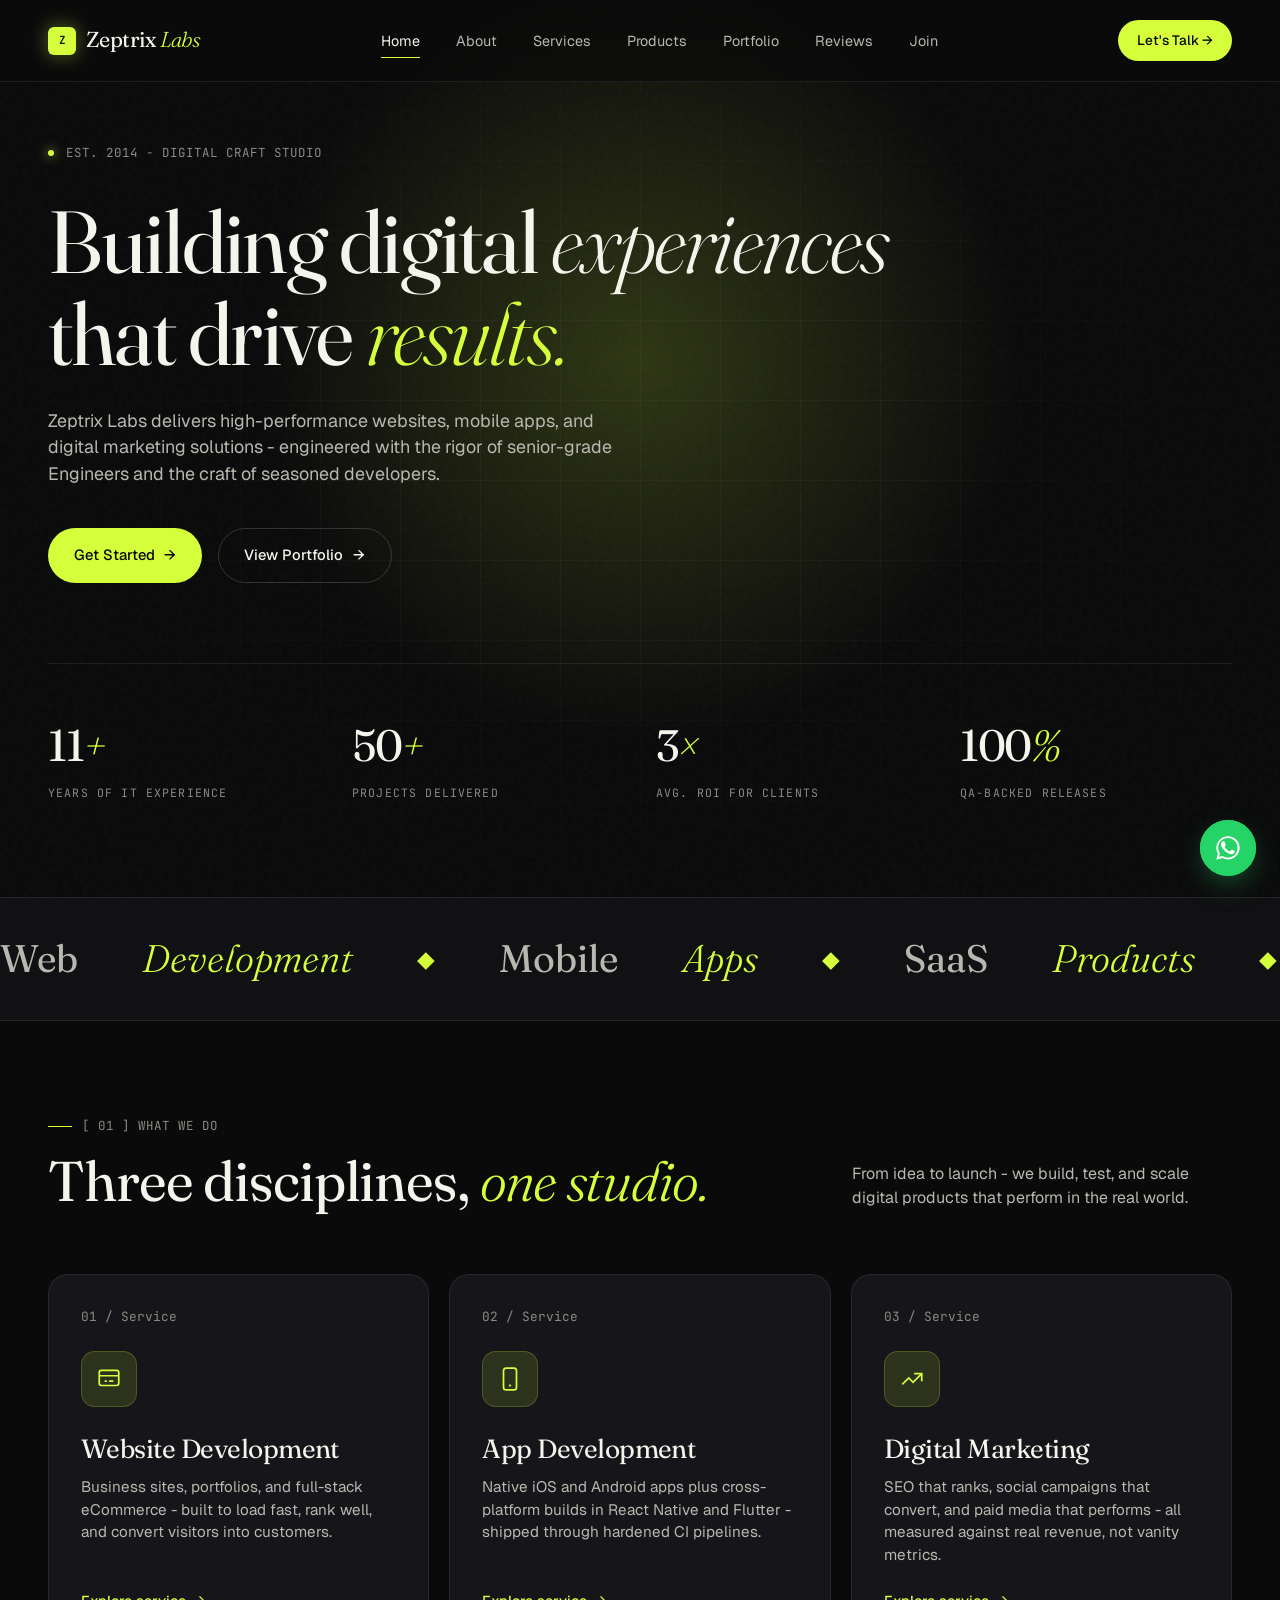
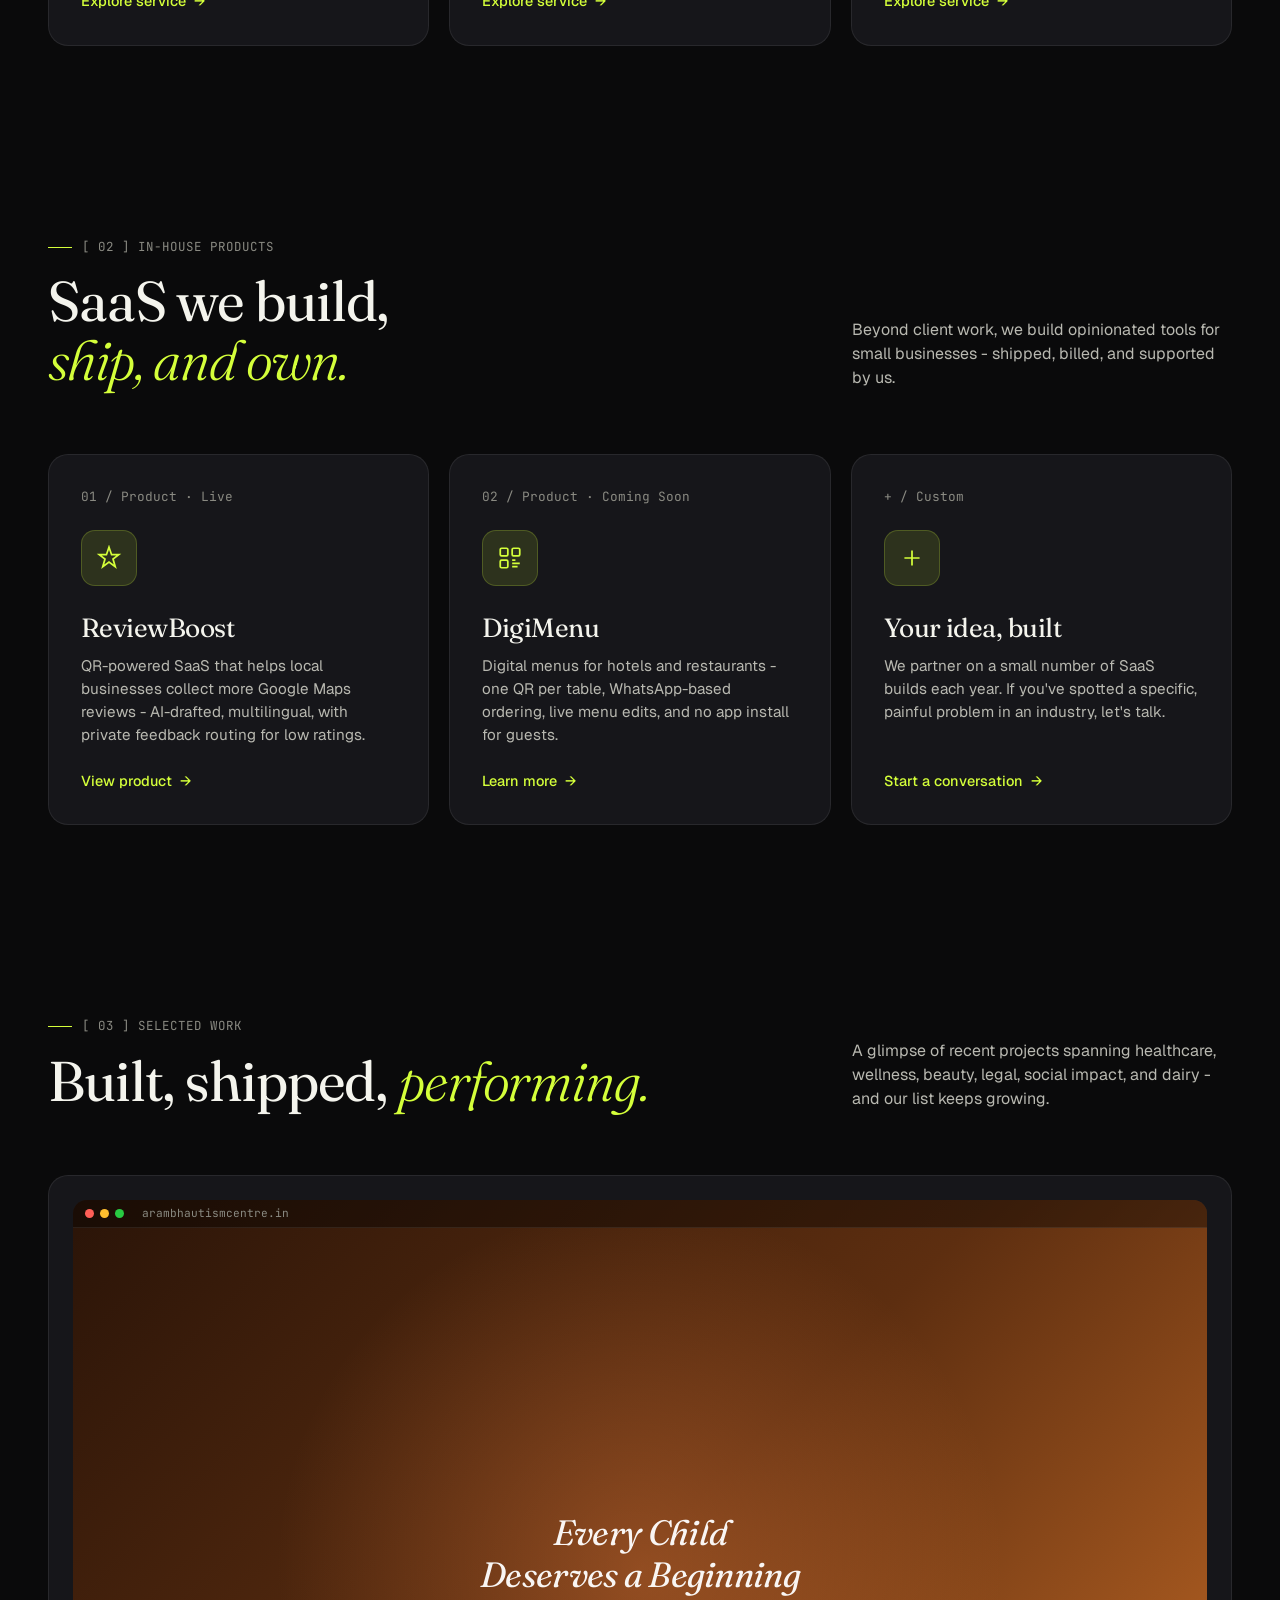
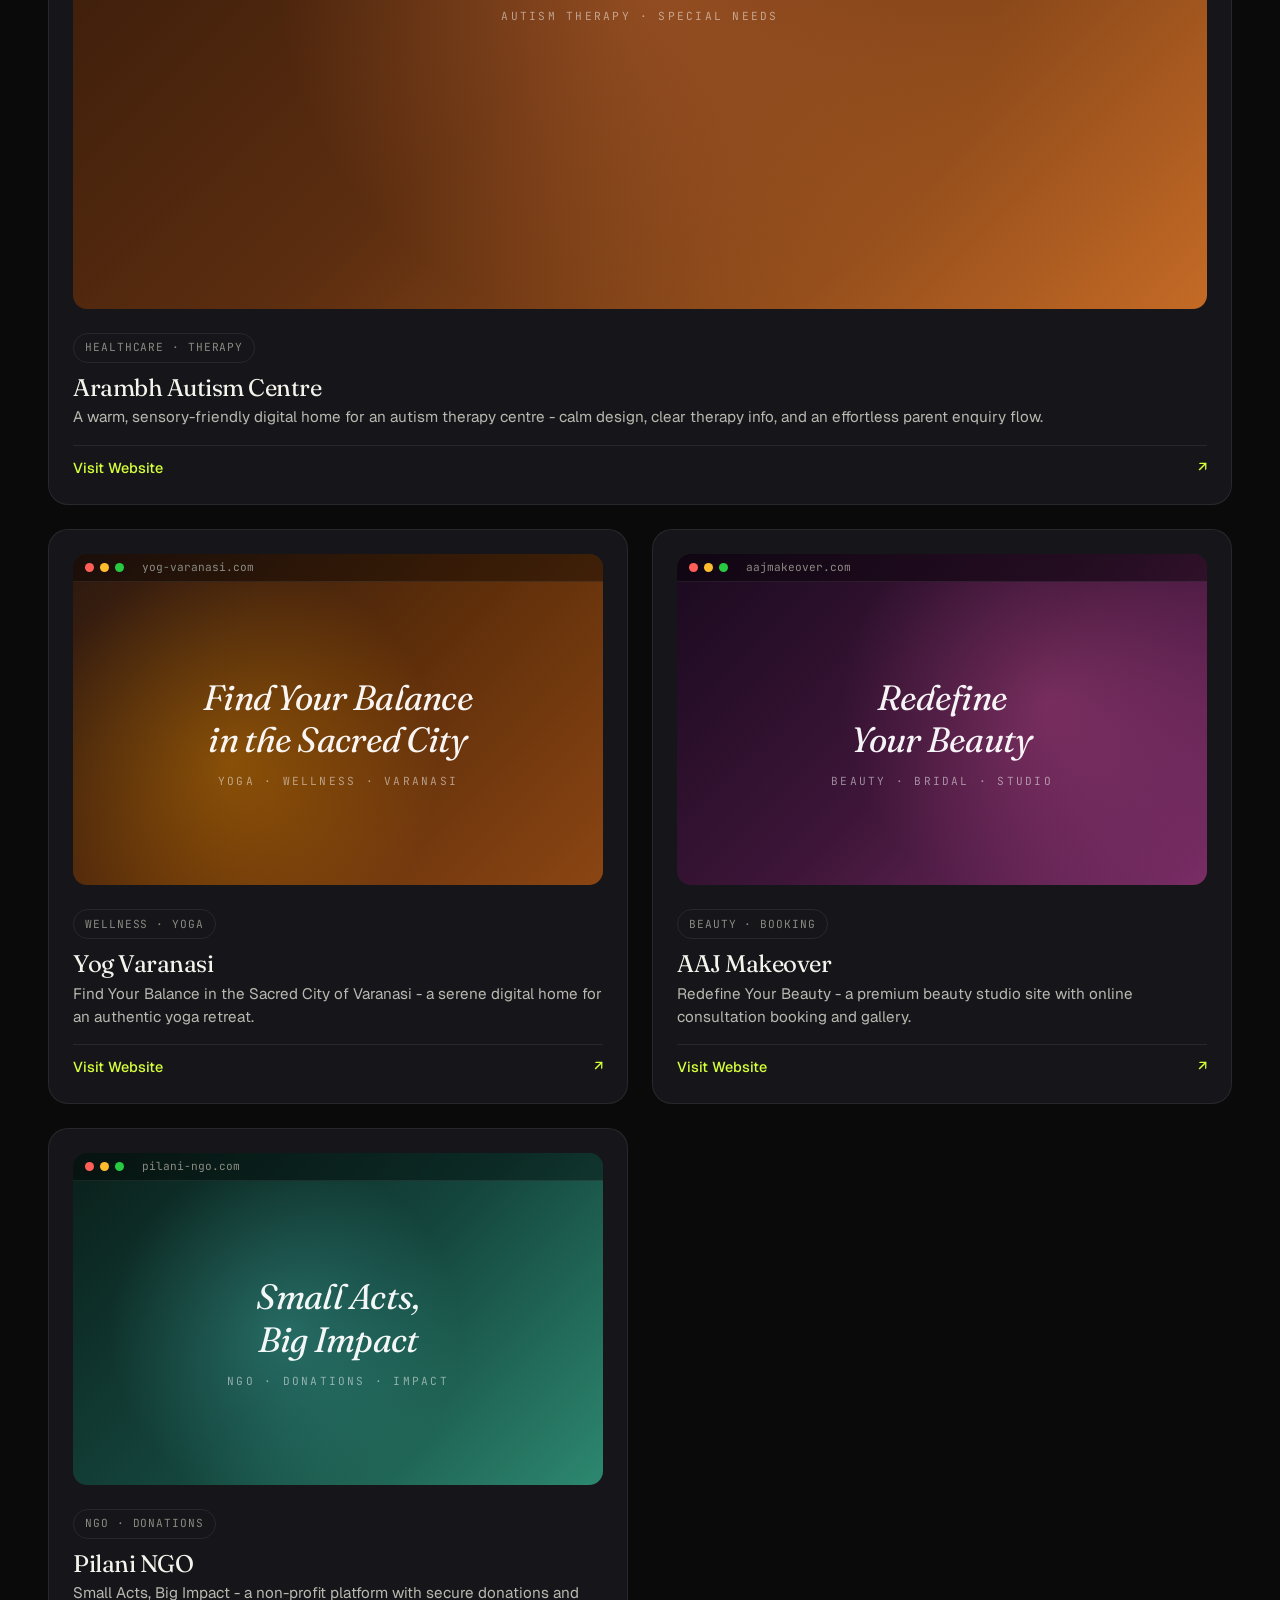
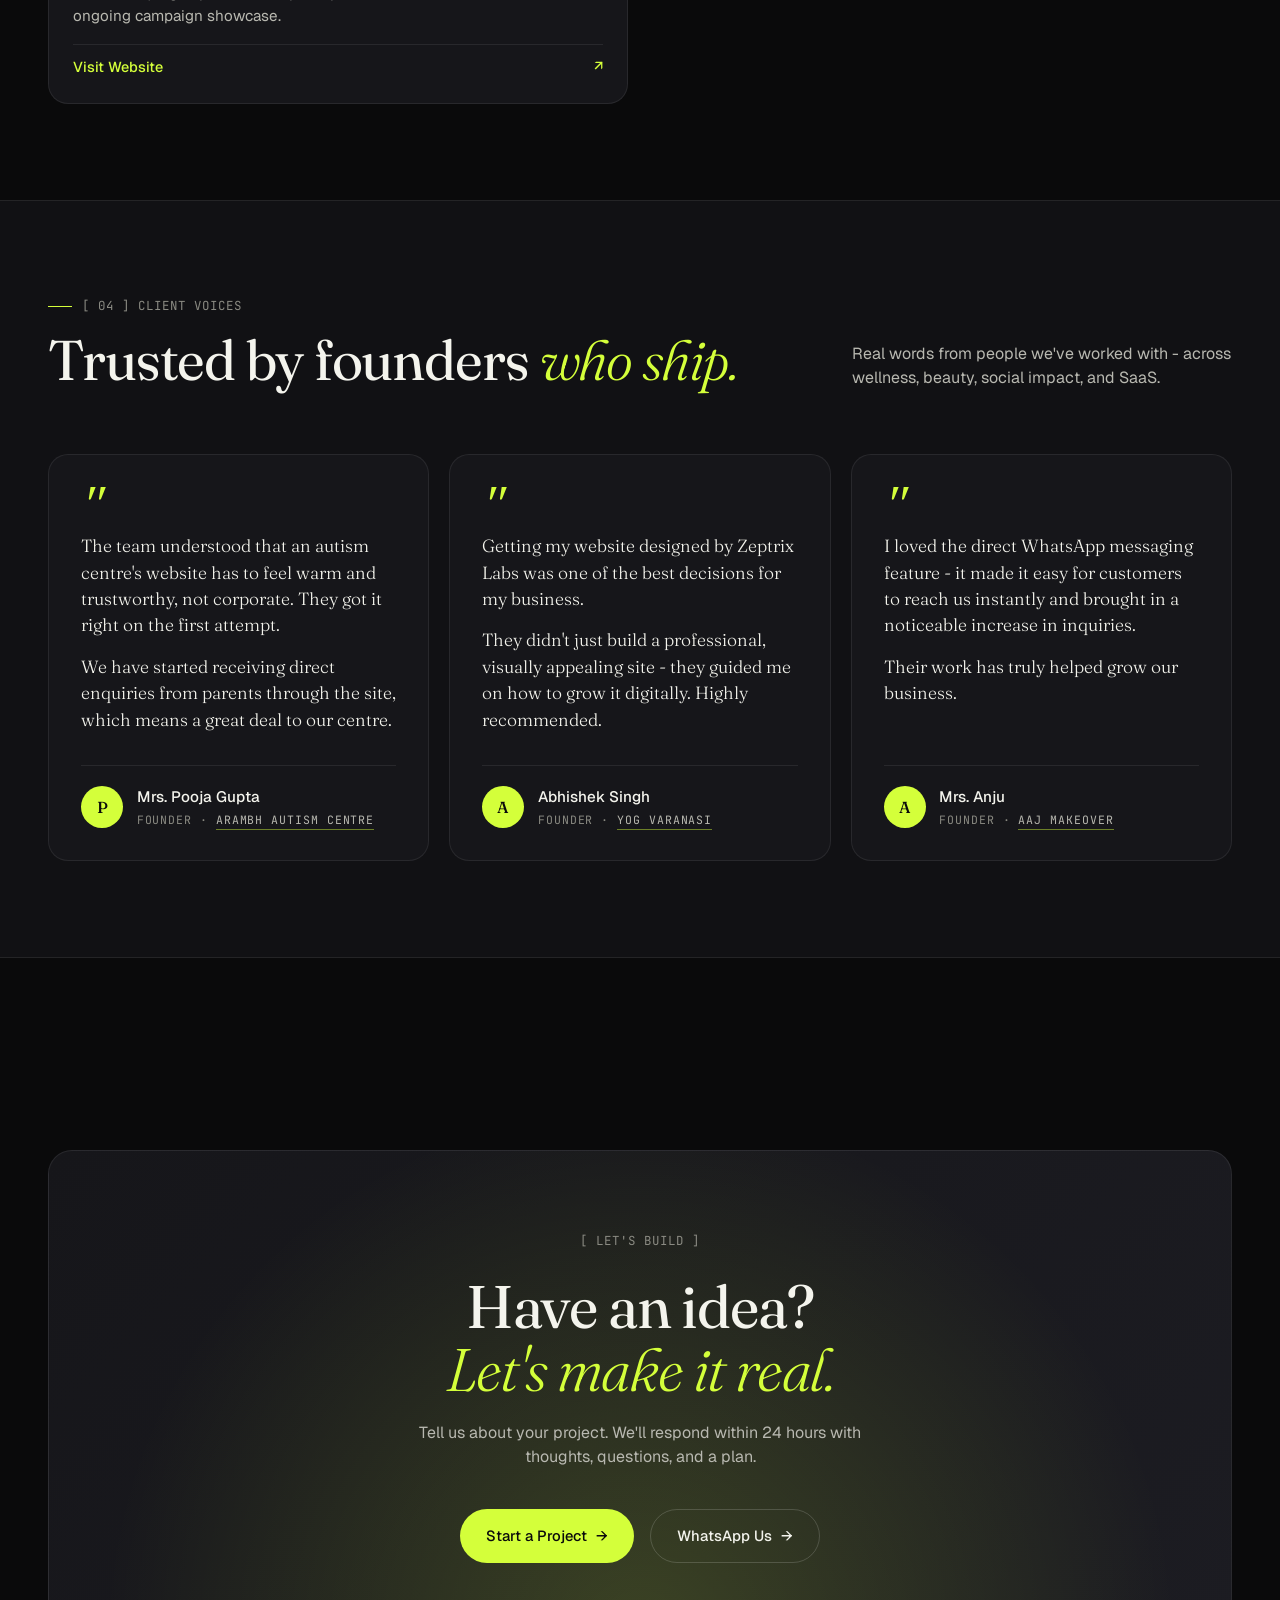
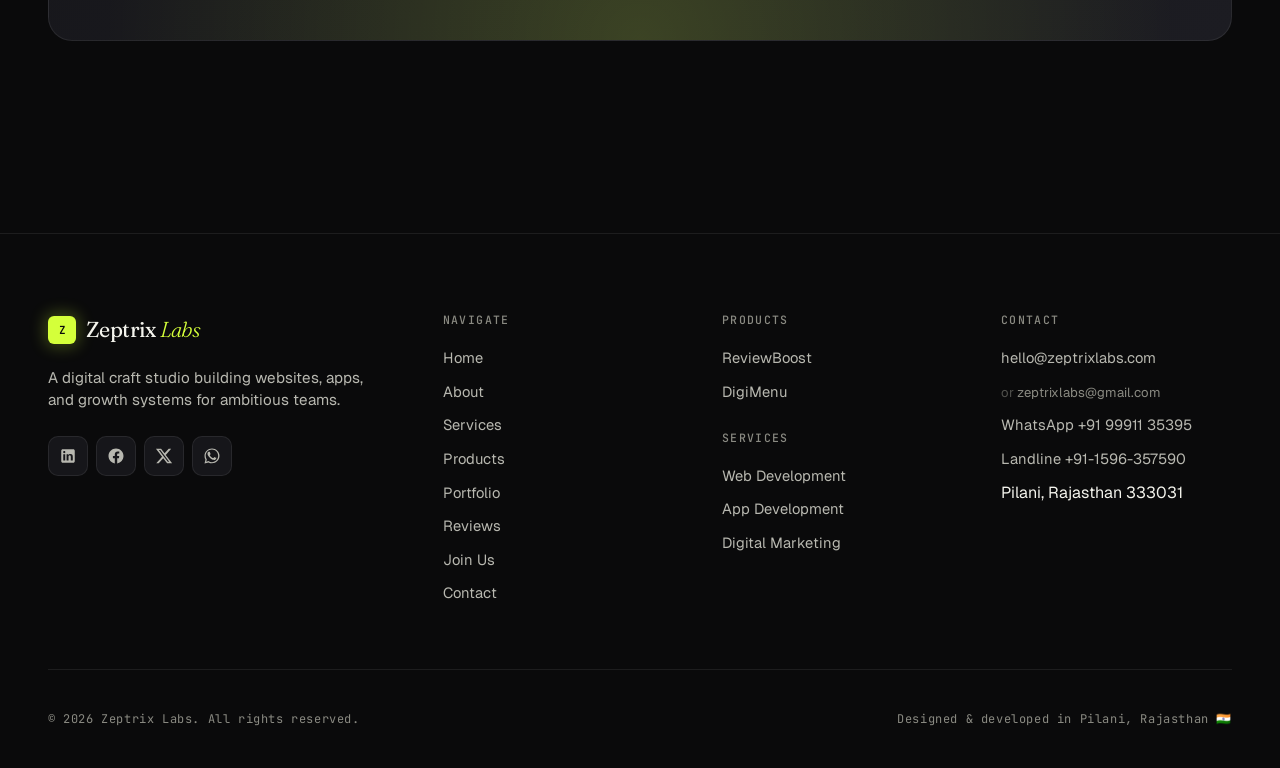
==== commit 97b36287: "footer + contact: switch primary email to hello@zeptrixlabs.com, keep gmail as alt with quieter styl" ====
--- a/index.html
+++ b/index.html
@@ -1,4 +1,4 @@
-<!DOCTYPE html>
+﻿<!DOCTYPE html>
 <html lang="en">
 <head>
   <meta charset="UTF-8">
@@ -436,7 +436,8 @@
         <div class="footer-col">
           <h4>Contact</h4>
           <ul>
-            <li><a href="mailto:zeptrixlabs@gmail.com">zeptrixlabs@gmail.com</a></li>
+            <li><a href="mailto:hello@zeptrixlabs.com">hello@zeptrixlabs.com</a></li>
+            <li><a href="mailto:zeptrixlabs@gmail.com" class="alt-email">zeptrixlabs@gmail.com</a></li>
             <li><a href="https://wa.me/919991135395">WhatsApp +91 99911 35395</a></li>
             <li><a href="tel:+911596357590">Landline +91-1596-357590</a></li>
             <li>Pilani, Rajasthan 333031</li>
--- a/styles.css
+++ b/styles.css
@@ -1242,6 +1242,16 @@
   transition: color 0.2s var(--ease);
 }
 .footer-col a:hover { color: var(--lime); }
+
+/* Alternate email — quieter than the primary, prefixed with "or" */
+.footer-col a.alt-email {
+  font-size: 0.82rem;
+  color: var(--text-muted);
+}
+.footer-col a.alt-email::before {
+  content: 'or ';
+  opacity: 0.55;
+}
 
 .footer-bottom {
   padding-top: 2.5rem;
